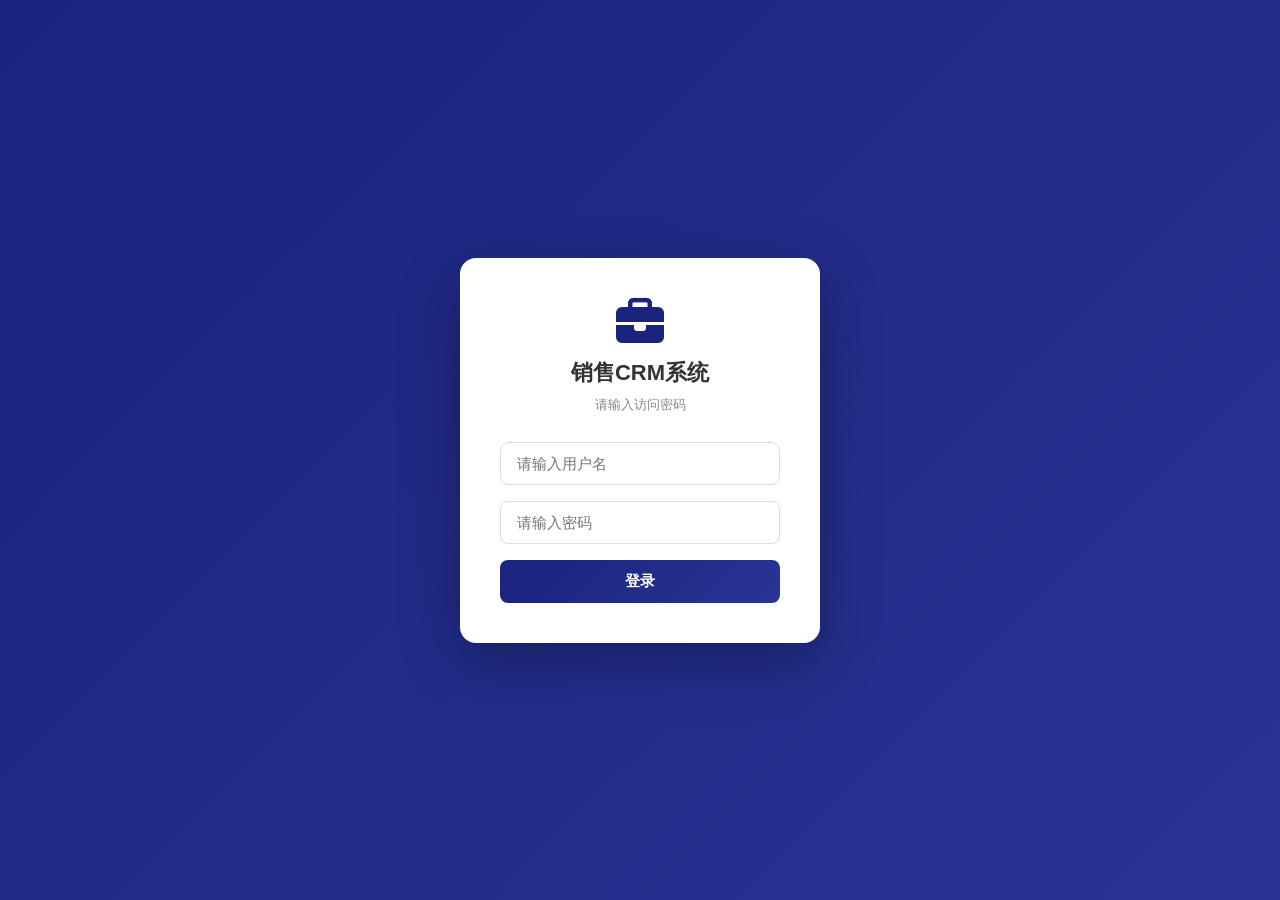
==== index.html @ 740c40c8 "2026-04-01 ??????????????,??????" ====
<!DOCTYPE html>
<html lang="zh-CN">
<head>
<meta charset="UTF-8">
<meta name="viewport" content="width=device-width, initial-scale=1.0, viewport-fit=cover">
<meta name="apple-mobile-web-app-capable" content="yes">
<meta name="apple-mobile-web-app-status-bar-style" content="black-translucent">
<meta name="format-detection" content="telephone=no">
<title>销售CRM系统</title>
<link rel="stylesheet" href="css/style.css">
<link rel="stylesheet" href="https://cdnjs.cloudflare.com/ajax/libs/font-awesome/6.4.0/css/all.min.css">
<script src="https://cdn.jsdelivr.net/npm/tesseract.js@5/dist/tesseract.min.js"></script>
</head>
<body>
<!-- 登录遮罩 -->
<div class="login-overlay" id="loginOverlay">
  <div class="login-box">
    <div class="login-logo">
      <i class="fas fa-briefcase"></i>
      <h2>销售CRM系统</h2>
      <p>请输入访问密码</p>
    </div>
    <div class="login-form">
      <input type="text" id="loginUsername" placeholder="请输入用户名" autocomplete="username" onkeypress="if(event.key==='Enter')document.getElementById('loginPassword').focus()">
      <input type="password" id="loginPassword" placeholder="请输入密码" autocomplete="current-password" onkeypress="if(event.key==='Enter')checkLogin()">
      <button onclick="checkLogin()" class="login-btn">登录</button>
    </div>
  </div>
</div>

<!-- 侧边栏导航 -->
<div class="sidebar" id="sidebar">
  <div class="sidebar-header">
    <div class="logo">
      <i class="fas fa-briefcase"></i>
      <span class="logo-text">销售CRM</span>
    </div>
    <button class="sidebar-toggle" id="sidebarToggle"><i class="fas fa-bars"></i></button>
  </div>
  <nav class="sidebar-nav">
    <a href="#" class="nav-item active" data-page="dashboard"><i class="fas fa-chart-pie"></i><span>工作台</span></a>
    <a href="#" class="nav-item" data-page="leads"><i class="fas fa-user-plus"></i><span>线索管理</span></a>
    <a href="#" class="nav-item" data-page="customers"><i class="fas fa-users"></i><span>客户管理</span></a>
    <a href="#" class="nav-item" data-page="opportunities"><i class="fas fa-fire"></i><span>商机管理</span></a>
    <a href="#" class="nav-item" data-page="contracts"><i class="fas fa-file-contract"></i><span>合同管理</span></a>
    <a href="#" class="nav-item" data-page="projects"><i class="fas fa-tasks"></i><span>项目实施</span></a>
    <a href="#" class="nav-item" data-page="followup">
      <i class="fas fa-bell"></i><span>跟进提醒</span>
      <span class="badge" id="followupBadge">0</span>
    </a>
    <a href="#" class="nav-item" data-page="maintenance"><i class="fas fa-heart"></i><span>客户维护</span></a>
    <a href="#" class="nav-item" data-page="card"><i class="fas fa-id-card"></i><span>名片录入</span></a>
    <div class="nav-divider"></div>
    <a href="#" class="nav-item" data-page="settings"><i class="fas fa-cog"></i><span>系统设置</span></a>
  </nav>
</div>

<!-- 主内容区 -->
<div class="main-content" id="mainContent">
  <div class="topbar">
    <button class="mobile-menu-btn" id="mobileMenuBtn"><i class="fas fa-bars"></i></button>
    <h1 class="page-title" id="pageTitle">工作台</h1>
    <div class="topbar-right">
      <div class="current-time" id="currentTime"></div>
      <div class="user-info"><i class="fas fa-user-circle"></i><span id="currentUserName">管理员</span></div>
    </div>
  </div>

  <div class="page-content">

    <!-- ===== 工作台 ===== -->
    <div id="page-dashboard" class="page active">
      <!-- 统计卡片（可点击跳转） -->
      <div class="stats-grid">
        <div class="stat-card blue clickable" onclick="navigateTo('leads')">
          <div class="stat-icon"><i class="fas fa-user-plus"></i></div>
          <div class="stat-info">
            <div class="stat-value" id="stat-leads">0</div>
            <div class="stat-label">待跟进线索</div>
          </div>
        </div>
        <div class="stat-card orange clickable" onclick="navigateTo('opportunities')">
          <div class="stat-icon"><i class="fas fa-fire"></i></div>
          <div class="stat-info">
            <div class="stat-value" id="stat-opps">0</div>
            <div class="stat-label">进行中商机</div>
          </div>
        </div>
        <div class="stat-card green clickable" onclick="navigateTo('contracts')">
          <div class="stat-icon"><i class="fas fa-handshake"></i></div>
          <div class="stat-info">
            <div class="stat-value" id="stat-contracts">0</div>
            <div class="stat-label">本月成交</div>
          </div>
        </div>
        <div class="stat-card red clickable" onclick="navigateTo('followup')">
          <div class="stat-icon"><i class="fas fa-bell"></i></div>
          <div class="stat-info">
            <div class="stat-value" id="stat-reminders">0</div>
            <div class="stat-label">今日待跟进</div>
          </div>
        </div>
      </div>

      <!-- 金额汇总条 -->
      <div class="amount-summary">
        <div class="amount-item">
          <span class="amount-label"><i class="fas fa-chart-bar"></i> 商机总金额</span>
          <span class="amount-value" id="sum-opps">¥0万</span>
        </div>
        <div class="amount-divider"></div>
        <div class="amount-item">
          <span class="amount-label"><i class="fas fa-trophy"></i> 本月合同金额</span>
          <span class="amount-value highlight" id="sum-contracts-month">¥0万</span>
        </div>
        <div class="amount-divider"></div>
        <div class="amount-item">
          <span class="amount-label"><i class="fas fa-coins"></i> 累计合同金额</span>
          <span class="amount-value" id="sum-contracts-total">¥0万</span>
        </div>
        <div class="amount-divider"></div>
        <div class="amount-item">
          <span class="amount-label"><i class="fas fa-hourglass-half"></i> 在谈商机金额</span>
          <span class="amount-value" id="sum-opps-active">¥0万</span>
        </div>
      </div>

      <div class="dashboard-grid">
        <div class="card">
          <div class="card-header">
            <h3><i class="fas fa-clock"></i> 今日待办</h3>
            <button class="btn-link" onclick="navigateTo('followup')">查看全部</button>
          </div>
          <div id="todayTasks" class="task-list">
            <div class="empty-state"><i class="fas fa-check-circle"></i> 暂无待办事项</div>
          </div>
        </div>
        <div class="card">
          <div class="card-header">
            <h3><i class="fas fa-chart-line"></i> 销售漏斗</h3>
          </div>
          <div class="funnel-chart">
            <div class="funnel-item clickable" style="width:100%" onclick="navigateTo('leads')">
              <span class="funnel-label">线索</span>
              <span class="funnel-count" id="funnel-leads">0</span>
            </div>
            <div class="funnel-item clickable" style="width:80%" onclick="navigateTo('opportunities')">
              <span class="funnel-label">商机</span>
              <span class="funnel-count" id="funnel-opps">0</span>
            </div>
            <div class="funnel-item clickable" style="width:60%" onclick="navigateTo('opportunities')">
              <span class="funnel-label">需求确认</span>
              <span class="funnel-count" id="funnel-needs">0</span>
            </div>
            <div class="funnel-item clickable" style="width:40%" onclick="navigateTo('contracts')">
              <span class="funnel-label">合同签署</span>
              <span class="funnel-count" id="funnel-contracts">0</span>
            </div>
          </div>
        </div>
      </div>

      <div class="card mt-16">
        <div class="card-header"><h3><i class="fas fa-history"></i> 最近动态</h3></div>
        <div id="recentActivities" class="activity-list">
          <div class="empty-state"><i class="fas fa-info-circle"></i> 暂无动态记录</div>
        </div>
      </div>
    </div>

    <!-- ===== 线索管理 ===== -->
    <div id="page-leads" class="page">
      <div class="page-actions">
        <button class="btn btn-primary" onclick="openModal('addLeadModal')"><i class="fas fa-plus"></i> 新增线索</button>
        <div class="search-box"><i class="fas fa-search"></i><input type="text" placeholder="搜索线索..." id="leadsSearch" oninput="filterList('leads')"></div>
      </div>
      <div class="card">
        <div class="table-container">
          <table class="data-table">
            <thead><tr><th>客户名称</th><th>联系人</th><th>来源</th><th>状态</th><th>负责人</th><th>下次跟进</th><th>操作</th></tr></thead>
            <tbody id="leadsTableBody"><tr><td colspan="7" class="empty-row">暂无线索数据</td></tr></tbody>
          </table>
        </div>
      </div>
    </div>

    <!-- ===== 客户管理 ===== -->
    <div id="page-customers" class="page">
      <div class="page-actions">
        <button class="btn btn-primary" onclick="openModal('addCustomerModal')"><i class="fas fa-plus"></i> 新增客户</button>
        <div class="search-box"><i class="fas fa-search"></i><input type="text" placeholder="搜索客户..." id="customersSearch" oninput="filterList('customers')"></div>
      </div>
      <div class="card">
        <div class="table-container">
          <table class="data-table">
            <thead><tr><th>公司名称</th><th>联系人</th><th>电话</th><th>行业</th><th>客户等级</th><th>负责人</th><th>操作</th></tr></thead>
            <tbody id="customersTableBody"><tr><td colspan="7" class="empty-row">暂无客户数据</td></tr></tbody>
          </table>
        </div>
      </div>
    </div>

    <!-- ===== 商机管理 ===== -->
    <div id="page-opportunities" class="page">
      <div class="page-actions">
        <button class="btn btn-primary" onclick="openModal('addOppModal')"><i class="fas fa-plus"></i> 新增商机</button>
        <div class="opp-toolbar">
          <div class="opp-search-wrap">
            <i class="fas fa-search opp-search-icon"></i>
            <input type="text" id="oppSearchInput" placeholder="搜索商机名称/客户..." oninput="renderOpportunitiesWithFilter()">
          </div>
          <select id="oppStageFilter" onchange="renderOpportunitiesWithFilter()" class="opp-filter-select">
            <option value="">全部阶段</option>
            <option value="needs_analysis">需求分析</option>
            <option value="demo">演示交流</option>
            <option value="proposal">方案提交</option>
            <option value="negotiation">商务谈判</option>
            <option value="won">成交</option>
            <option value="lost">失败</option>
          </select>
          <div class="opp-view-btns">
            <button class="opp-view-btn active" id="btnKanban" onclick="switchOppView('kanban')" title="看板视图"><i class="fas fa-columns"></i></button>
            <button class="opp-view-btn" id="btnList" onclick="switchOppView('list')" title="列表视图"><i class="fas fa-list"></i></button>
          </div>
        </div>
      </div>
      <!-- 看板视图 -->
      <div class="kanban-board" id="oppKanban">
        <div class="kanban-col"><div class="kanban-col-header needs-analysis">需求分析</div><div class="kanban-items" id="kanban-needs_analysis"></div></div>
        <div class="kanban-col"><div class="kanban-col-header demo">演示交流</div><div class="kanban-items" id="kanban-demo"></div></div>
        <div class="kanban-col"><div class="kanban-col-header proposal">方案提交</div><div class="kanban-items" id="kanban-proposal"></div></div>
        <div class="kanban-col"><div class="kanban-col-header negotiation">商务谈判</div><div class="kanban-items" id="kanban-negotiation"></div></div>
        <div class="kanban-col"><div class="kanban-col-header won">成交</div><div class="kanban-items" id="kanban-won"></div></div>
        <div class="kanban-col"><div class="kanban-col-header lost">失败</div><div class="kanban-items" id="kanban-lost"></div></div>
      </div>
      <!-- 列表视图（仅电脑端可见） -->
      <div id="oppListView" style="display:none">
        <div class="card">
          <div class="table-container">
            <table class="data-table">
              <thead><tr><th>商机名称</th><th>关联客户</th><th>阶段</th><th>预计金额</th><th>负责人</th><th>预计成交日期</th><th>操作</th></tr></thead>
              <tbody id="oppListBody"><tr><td colspan="7" class="empty-row">暂无商机数据</td></tr></tbody>
            </table>
          </div>
        </div>
      </div>
    </div>

    <!-- ===== 合同管理 ===== -->
    <div id="page-contracts" class="page">
      <div class="page-actions">
        <button class="btn btn-primary" onclick="openModal('addContractModal')"><i class="fas fa-plus"></i> 上传合同</button>
      </div>
      <div class="card">
        <div class="table-container">
          <table class="data-table">
            <thead><tr><th>合同编号</th><th>客户名称</th><th>合同金额</th><th>签署日期</th><th>状态</th><th>负责人</th><th>操作</th></tr></thead>
            <tbody id="contractsTableBody"><tr><td colspan="7" class="empty-row">暂无合同数据</td></tr></tbody>
          </table>
        </div>
      </div>
    </div>

    <!-- ===== 项目实施 ===== -->
    <div id="page-projects" class="page">
      <div class="page-actions">
        <button class="btn btn-primary" onclick="openModal('addProjectModal')"><i class="fas fa-plus"></i> 新建项目</button>
      </div>
      <div id="projectsList" class="projects-grid">
        <div class="empty-state"><i class="fas fa-project-diagram"></i> 暂无项目</div>
      </div>
    </div>

    <!-- ===== 跟进提醒 ===== -->
    <div id="page-followup" class="page">
      <div class="page-actions">
        <button class="btn btn-primary" onclick="openModal('addFollowupModal')"><i class="fas fa-plus"></i> 新增跟进记录</button>
        <button class="btn btn-outline" onclick="openCalendarExport()" style="color:#1976d2;border-color:#1976d2"><i class="fas fa-calendar-plus"></i> 导出到苹果日历</button>
      </div>
      <div class="followup-tabs">
        <button class="tab-btn active" onclick="switchTab('followup','today')">今日到期</button>
        <button class="tab-btn" onclick="switchTab('followup','upcoming')">即将到期</button>
        <button class="tab-btn" onclick="switchTab('followup','all')">全部记录</button>
      </div>
      <div class="card">
        <div id="followupList" class="followup-list"><div class="empty-state"><i class="fas fa-bell-slash"></i> 暂无跟进提醒</div></div>
      </div>
    </div>

    <!-- ===== 客户维护 ===== -->
    <div id="page-maintenance" class="page">
      <div class="page-actions">
        <button class="btn btn-primary" onclick="openModal('addMaintenanceModal')"><i class="fas fa-plus"></i> 制定维护计划</button>
      </div>
      <div class="card">
        <div class="card-header"><h3><i class="fas fa-calendar-alt"></i> 老客户维护计划</h3></div>
        <div id="maintenanceList" class="maintenance-list"><div class="empty-state"><i class="fas fa-heart"></i> 暂无维护计划</div></div>
      </div>
    </div>

    <!-- ===== 名片录入 ===== -->
    <div id="page-card" class="page">
      <div class="card-scan-area">
        <div class="card">
          <div class="card-header"><h3><i class="fas fa-id-card"></i> 名片信息录入</h3></div>
          <div class="card-scan-tips">
            <div class="tip-item"><i class="fas fa-camera"></i><span>拍照上传名片，手动确认信息后保存为线索或客户</span></div>
          </div>
          <div class="card-upload-area" id="cardUploadArea">
            <i class="fas fa-cloud-upload-alt"></i>
            <p>上传名片图片</p><p class="sub-text">支持拍照或从相册选择</p>
            <div style="display:flex;gap:10px;justify-content:center;margin-top:12px;flex-wrap:wrap">
              <button type="button" class="btn btn-primary btn-sm" onclick="document.getElementById('cardImageCamera').click()"><i class="fas fa-camera"></i> 拍照</button>
              <button type="button" class="btn btn-outline btn-sm" onclick="document.getElementById('cardImageGallery').click()"><i class="fas fa-images"></i> 从相册选择</button>
            </div>
            <input type="file" id="cardImageCamera" accept="image/*" capture="environment" style="display:none" onchange="previewCardImage(event)">
            <input type="file" id="cardImageGallery" accept="image/*" style="display:none" onchange="previewCardImage(event)">
          </div>
          <div id="cardPreview" style="display:none"><img id="cardPreviewImg" src="" alt="名片预览"></div>
          <div class="card-form">
            <h4>填写/确认名片信息</h4>
            <div class="form-grid">
              <div class="form-group"><label>姓名 *</label><input type="text" id="card-name" placeholder="联系人姓名"></div>
              <div class="form-group"><label>职位</label><input type="text" id="card-title" placeholder="职位/头衔"></div>
              <div class="form-group"><label>公司名称 *</label><input type="text" id="card-company" placeholder="公司全称"></div>
              <div class="form-group"><label>手机号 *</label><input type="tel" id="card-phone" placeholder="手机号码"></div>
              <div class="form-group"><label>邮箱</label><input type="email" id="card-email" placeholder="电子邮箱"></div>
              <div class="form-group"><label>行业</label><select id="card-industry"><option value="">请选择行业</option></select></div>
              <div class="form-group full-width"><label>地址</label><input type="text" id="card-address" placeholder="公司地址"></div>
              <div class="form-group full-width"><label>备注</label><textarea id="card-note" placeholder="初次见面的印象、背景信息等..." rows="3"></textarea></div>
            </div>
            <div class="form-actions">
              <button class="btn btn-secondary" onclick="clearCardForm()">清空</button>
              <button class="btn btn-primary" onclick="saveCardAsLead()">保存为线索</button>
              <button class="btn btn-success" onclick="saveCardAsCustomer()">保存为客户</button>
            </div>
          </div>
        </div>
      </div>
    </div>

    <!-- ===== 系统设置 ===== -->
    <div id="page-settings" class="page">
      <div class="settings-grid">

        <!-- 账号安全 -->
        <div class="card settings-card" style="grid-column:1/-1">
          <div class="card-header"><h3><i class="fas fa-user-shield"></i> 账号安全</h3></div>
          <div class="settings-body" style="padding:16px">
            <div class="account-security-grid">
              <div class="form-group">
                <label>当前用户名</label>
                <input type="text" id="newUsername" placeholder="输入新用户名" maxlength="20">
              </div>
              <div class="form-group">
                <label>原密码</label>
                <input type="password" id="oldPassword" placeholder="输入当前密码" autocomplete="current-password">
              </div>
              <div class="form-group">
                <label>新密码</label>
                <input type="password" id="newPassword" placeholder="输入新密码（至少6位）" autocomplete="new-password">
              </div>
              <div class="form-group">
                <label>确认新密码</label>
                <input type="password" id="confirmPassword" placeholder="再次输入新密码" autocomplete="new-password">
              </div>
            </div>
            <div style="margin-top:12px;display:flex;gap:10px;flex-wrap:wrap;align-items:center">
              <button class="btn btn-primary btn-sm" onclick="saveAccountSecurity()"><i class="fas fa-save"></i> 保存修改</button>
              <span id="accountSecurityTip" style="font-size:12px;color:#888">用户名和密码可分别单独修改，不填则不改</span>
            </div>
          </div>
        </div>

        <!-- 工商查询配置 -->
        <div class="card settings-card" style="grid-column:1/-1">
          <div class="card-header"><h3><i class="fas fa-building"></i> 全国工商数据查询</h3></div>
          <div class="settings-body" style="padding:16px">
            <p style="font-size:13px;color:#666;margin-bottom:12px">
              新增客户时，在公司名称输入框中输入关键词，下拉菜单会自动显示 <strong>工商官网直达</strong> 按钮，<br>
              点击即可跳转至<a href="https://www.gsxt.gov.cn/index.html" target="_blank" style="color:#1976d2">国家企业信用信息公示系统</a>（工商总局官方数据，免费、准确）查询完整工商注册信息。
            </p>
            <div style="display:flex;gap:10px;align-items:center;flex-wrap:wrap">
              <button class="btn btn-primary btn-sm" onclick="testBizApiToken()"><i class="fas fa-external-link-alt"></i> 打开工商官网</button>
              <span style="font-size:12px;color:#888">国家企业信用信息公示系统 · 全国工商总局官方数据</span>
            </div>
            <div id="bizApiStatus" style="margin-top:8px;font-size:12px;color:#388e3c">✅ 新增客户输入公司名时，下拉框自动显示"工商官网查询"直达链接</div>
          </div>
        </div>


        <!-- 团队成员 -->

        <!-- 团队成员 -->
        <div class="card settings-card">
          <div class="card-header"><h3><i class="fas fa-users-cog"></i> 团队成员</h3></div>
          <div class="settings-body">
            <div class="settings-list" id="ownersList"></div>
            <div class="settings-add-row">
              <input type="text" id="newOwnerInput" placeholder="输入新成员名称" maxlength="10">
              <button class="btn btn-primary btn-sm" onclick="addSettingItem('owners')"><i class="fas fa-plus"></i> 添加</button>
            </div>
          </div>
        </div>

        <!-- 行业类型 -->
        <div class="card settings-card">
          <div class="card-header"><h3><i class="fas fa-industry"></i> 行业类型</h3></div>
          <div class="settings-body">
            <div class="settings-list" id="industriesList"></div>
            <div class="settings-add-row">
              <input type="text" id="newIndustryInput" placeholder="输入行业名称" maxlength="15">
              <button class="btn btn-primary btn-sm" onclick="addSettingItem('industries')"><i class="fas fa-plus"></i> 添加</button>
            </div>
          </div>
        </div>

        <!-- 线索来源 -->
        <div class="card settings-card">
          <div class="card-header"><h3><i class="fas fa-filter"></i> 线索来源</h3></div>
          <div class="settings-body">
            <div class="settings-list" id="sourcesList"></div>
            <div class="settings-add-row">
              <input type="text" id="newSourceInput" placeholder="输入来源名称" maxlength="15">
              <button class="btn btn-primary btn-sm" onclick="addSettingItem('sources')"><i class="fas fa-plus"></i> 添加</button>
            </div>
          </div>
        </div>

        <!-- 产品/方案 -->
        <div class="card settings-card">
          <div class="card-header"><h3><i class="fas fa-box"></i> 产品/方案</h3></div>
          <div class="settings-body">
            <div class="settings-list" id="productsList"></div>
            <div class="settings-add-row">
              <input type="text" id="newProductInput" placeholder="输入产品名称" maxlength="15">
              <button class="btn btn-primary btn-sm" onclick="addSettingItem('products')"><i class="fas fa-plus"></i> 添加</button>
            </div>
          </div>
        </div>

        <!-- 跟进方式 -->
        <div class="card settings-card">
          <div class="card-header"><h3><i class="fas fa-comments"></i> 跟进方式</h3></div>
          <div class="settings-body">
            <div class="settings-list" id="followupTypesList"></div>
            <div class="settings-add-row">
              <input type="text" id="newFollowupTypeInput" placeholder="输入跟进方式" maxlength="10">
              <button class="btn btn-primary btn-sm" onclick="addSettingItem('followupTypes')"><i class="fas fa-plus"></i> 添加</button>
            </div>
          </div>
        </div>

        <!-- 数据管理 -->
        <div class="card settings-card">
          <div class="card-header"><h3><i class="fas fa-database"></i> 数据管理</h3></div>
          <div class="settings-body" style="padding:16px">
            <p style="font-size:13px;color:#888;margin-bottom:16px">数据保存在本地浏览器，清除浏览器数据会丢失。建议定期导出备份。</p>
            <div style="display:flex;flex-direction:column;gap:10px">
              <button class="btn btn-outline" onclick="exportData()"><i class="fas fa-download"></i> 导出全部数据（JSON）</button>
              <button class="btn btn-outline" onclick="document.getElementById('importFile').click()"><i class="fas fa-upload"></i> 导入数据（JSON）</button>
              <input type="file" id="importFile" accept=".json" style="display:none" onchange="importData(event)">
              <button class="btn btn-danger" onclick="clearAllData()"><i class="fas fa-trash"></i> 清空全部数据</button>
            </div>
          </div>
        </div>

      </div>
    </div>

  </div><!-- end page-content -->
</div><!-- end main-content -->

<!-- 遮罩层 -->
<div class="overlay" id="overlay" onclick="closeAllModals()"></div>

<!-- ===== 模态框：新增线索 ===== -->
<div class="modal" id="addLeadModal">
  <div class="modal-header"><h3>新增线索</h3><button onclick="closeModal('addLeadModal')"><i class="fas fa-times"></i></button></div>
  <div class="modal-body">
    <div class="form-grid">
      <div class="form-group"><label>公司名称 *</label><input type="text" id="lead-company" placeholder="公司名称"></div>
      <div class="form-group"><label>联系人 *</label><input type="text" id="lead-contact" placeholder="联系人姓名"></div>
      <div class="form-group"><label>联系电话</label><input type="tel" id="lead-phone" placeholder="手机/电话"></div>
      <div class="form-group"><label>线索来源</label><select id="lead-source"></select></div>
      <div class="form-group"><label>负责人</label><select id="lead-owner"></select></div>
      <div class="form-group"><label>下次跟进时间</label><input type="date" id="lead-nextfollow"></div>
      <div class="form-group full-width"><label>初步需求/备注</label><textarea id="lead-note" placeholder="客户初步需求描述..." rows="3"></textarea></div>
    </div>
  </div>
  <div class="modal-footer">
    <button class="btn btn-secondary" onclick="closeModal('addLeadModal')">取消</button>
    <button class="btn btn-primary" onclick="saveLead()">保存线索</button>
  </div>
</div>

<!-- ===== 模态框：新增客户 ===== -->
<div class="modal" id="addCustomerModal">
  <div class="modal-header"><h3>新增客户</h3><button onclick="closeModal('addCustomerModal')"><i class="fas fa-times"></i></button></div>
  <div class="modal-body">
    <div class="form-grid">
      <div class="form-group" style="position:relative">
        <label>公司名称 *</label>
        <input type="text" id="cust-company" placeholder="输入公司名称可模糊搜索" autocomplete="off" oninput="searchExistingCustomer(this.value)">
        <div id="custCompanySuggest" class="company-suggest-box" style="display:none"></div>
      </div>
      <div class="form-group"><label>联系人 *</label><input type="text" id="cust-contact" placeholder="主要联系人"></div>
      <div class="form-group"><label>职位</label><input type="text" id="cust-position" placeholder="如：采购经理、总经理"></div>
      <div class="form-group"><label>联系电话 *</label><input type="tel" id="cust-phone" placeholder="手机号码"></div>
      <div class="form-group"><label>邮箱</label><input type="email" id="cust-email" placeholder="电子邮箱"></div>
      <div class="form-group"><label>行业</label><select id="cust-industry"></select></div>
      <div class="form-group"><label>客户等级</label>
        <select id="cust-level"><option value="A">A级 - 重要客户</option><option value="B">B级 - 普通客户</option><option value="C">C级 - 观察客户</option></select>
      </div>
      <div class="form-group"><label>负责人</label><select id="cust-owner"></select></div>
      <div class="form-group full-width"><label>公司地址</label><input type="text" id="cust-address" placeholder="公司地址"></div>
      <div class="form-group full-width"><label>备注</label><textarea id="cust-note" placeholder="客户背景信息..." rows="3"></textarea></div>
    </div>
  </div>
  <div class="modal-footer">
    <button class="btn btn-secondary" onclick="closeModal('addCustomerModal')">取消</button>
    <button class="btn btn-primary" onclick="saveCustomer()">保存客户</button>
  </div>
</div>

<!-- ===== 模态框：新增商机 ===== -->
<div class="modal" id="addOppModal">
  <div class="modal-header"><h3>新增商机</h3><button onclick="closeModal('addOppModal')"><i class="fas fa-times"></i></button></div>
  <div class="modal-body">
    <div class="form-grid">
      <div class="form-group"><label>商机名称 *</label><input type="text" id="opp-name" placeholder="如：XX公司MES系统项目"></div>
      <div class="form-group"><label>关联客户</label><select id="opp-customer"><option value="">请选择客户</option></select></div>
      <div class="form-group"><label>预计金额（万元）</label><input type="number" id="opp-amount" placeholder="预计合同金额"></div>
      <div class="form-group"><label>阶段</label>
        <select id="opp-stage">
          <option value="needs_analysis">需求分析</option>
          <option value="demo">演示交流</option>
          <option value="proposal">方案提交</option>
          <option value="negotiation">商务谈判</option><option value="won">成交</option><option value="lost">失败</option>
        </select>
      </div>
      <div class="form-group"><label>负责人</label><select id="opp-owner"></select></div>
      <div class="form-group"><label>预计成交日期</label><input type="date" id="opp-closedate"></div>
    </div>
    <div class="needs-section">
      <h4>需求与产品预留</h4>
      <div id="needsList">
        <div class="need-item">
          <input type="text" placeholder="需求描述（如：MES系统）" class="need-desc">
          <select class="need-product"></select>
          <input type="number" placeholder="预估金额(万)" class="need-amount">
        </div>
      </div>
      <button class="btn btn-outline btn-sm" onclick="addNeedItem()"><i class="fas fa-plus"></i> 添加需求</button>
    </div>
    <div class="form-group full-width mt-16"><label>备注</label><textarea id="opp-note" placeholder="商机详情..." rows="3"></textarea></div>
  </div>
  <div class="modal-footer">
    <button class="btn btn-secondary" onclick="closeModal('addOppModal')">取消</button>
    <button class="btn btn-primary" onclick="saveOpportunity()">保存商机</button>
  </div>
</div>

<!-- ===== 模态框：上传合同 ===== -->
<div class="modal" id="addContractModal">
  <div class="modal-header"><h3>上传合同</h3><button onclick="closeModal('addContractModal')"><i class="fas fa-times"></i></button></div>
  <div class="modal-body">
    <!-- 来源商机提示（商机跳转建立合同时显示） -->
    <div id="contractFromOppTip" style="display:none;background:#e8f5e9;border:1px solid #a5d6a7;border-radius:8px;padding:10px 14px;margin-bottom:12px;font-size:13px;color:#2e7d32">
      <i class="fas fa-link"></i> 来自商机：<strong id="contractFromOppName"></strong>
    </div>
    <input type="hidden" id="contract-opp-id">
    <div class="form-grid">
      <div class="form-group"><label>合同编号 *</label><input type="text" id="contract-no" placeholder="如：HT-2026-001"></div>
      <div class="form-group"><label>关联客户 *</label><select id="contract-customer"><option value="">请选择客户</option></select></div>
      <div class="form-group"><label>合同金额（万元）*</label><input type="number" id="contract-amount" placeholder="合同金额"></div>
      <div class="form-group"><label>签署日期</label><input type="date" id="contract-date"></div>
      <div class="form-group"><label>合同状态</label>
        <select id="contract-status"><option value="active">执行中</option><option value="completed">已完成</option><option value="pending">待审核</option></select>
      </div>
      <div class="form-group"><label>负责人</label><select id="contract-owner"></select></div>
      <div class="form-group full-width">
        <label>合同文件</label>
        <div class="file-upload-area" onclick="document.getElementById('contractFile').click()">
          <i class="fas fa-file-upload"></i><span>点击上传合同文件（PDF/Word）</span>
          <input type="file" id="contractFile" accept=".pdf,.doc,.docx" style="display:none">
        </div>
        <div id="contractFileName" class="file-name-display"></div>
      </div>
      <div class="form-group full-width"><label>备注</label><textarea id="contract-note" placeholder="合同相关备注..." rows="2"></textarea></div>
    </div>
    <!-- 发票抬头区域 -->
    <div class="invoice-section">
      <div class="invoice-section-header">
        <h4><i class="fas fa-file-invoice" style="color:#e65100;margin-right:6px"></i>发票抬头信息</h4>
        <span style="font-size:12px;color:#888">粘贴开票资料文字，一键识别填充</span>
      </div>
      <!-- 快速粘贴识别（主方式） -->
      <div style="margin-bottom:12px">
        <div style="display:flex;align-items:center;gap:8px;margin-bottom:6px">
          <button type="button" class="btn btn-sm" style="background:#fff3e0;color:#e65100;border:1px solid #ffcc80;font-size:13px" onclick="document.getElementById('invoicePasteBox').style.display=document.getElementById('invoicePasteBox').style.display==='none'?'block':'none'">
            <i class="fas fa-paste"></i> 粘贴开票资料文字识别
          </button>
          <button type="button" class="btn btn-sm btn-outline" style="font-size:12px" onclick="document.getElementById('invoiceImageInput').click()">
            <i class="fas fa-image"></i> 上传图片
          </button>
          <input type="file" id="invoiceImageInput" accept="image/*" style="display:none">
        </div>
        <!-- 粘贴文字区域 -->
        <div id="invoicePasteBox" style="display:none">
          <textarea id="invoicePasteArea" rows="5" placeholder="将开票资料文字粘贴到这里，例如：&#10;公司名称：温州盛世机车业有限公司&#10;纳税人识别号：91330304797609680M&#10;地址、电话：浙江省温州市...&#10;开户行及帐号：温州瓯海农村商业银行...梓岙支行 201000019794288" style="width:100%;padding:8px 10px;border:1px solid #ffcc80;border-radius:8px;font-size:13px;resize:vertical;background:#fffaf0;box-sizing:border-box;line-height:1.6"></textarea>
          <button type="button" class="btn btn-primary btn-sm" onclick="parseInvoiceFromPaste()" style="margin-top:6px;width:100%"><i class="fas fa-magic"></i> 自动识别填充</button>
        </div>
        <!-- 图片预览 & 状态 -->
        <div style="display:flex;align-items:center;gap:10px;flex-wrap:wrap;margin-top:4px">
          <img id="invoiceImgPreview" src="" alt="发票预览" style="display:none;max-height:70px;border-radius:6px;border:1px solid #eee">
          <div id="invoiceOcrStatus" style="font-size:12px;color:#888"></div>
        </div>
      </div>
      <div class="form-grid" style="margin-top:12px">
        <div class="form-group full-width"><label>发票抬头（公司名称）</label><input type="text" id="contract-invoice-title" placeholder="企业全称，如：xx有限公司"></div>
        <div class="form-group"><label>纳税人识别号</label><input type="text" id="contract-invoice-taxno" placeholder="15-20位税号"></div>
        <div class="form-group"><label>注册电话</label><input type="text" id="contract-invoice-phone" placeholder="注册电话"></div>
        <div class="form-group"><label>开户银行</label><input type="text" id="contract-invoice-bank" placeholder="开户银行全称"></div>
        <div class="form-group"><label>银行账号</label><input type="text" id="contract-invoice-account" placeholder="银行账号"></div>
        <div class="form-group full-width"><label>注册地址</label><input type="text" id="contract-invoice-address" placeholder="企业注册地址"></div>
      </div>
    </div>
  </div>
  <div class="modal-footer">
    <button class="btn btn-secondary" onclick="closeModal('addContractModal')">取消</button>
    <button class="btn btn-primary" onclick="saveContract()">保存合同</button>
  </div>
</div>

<!-- ===== 模态框：新建项目 ===== -->
<div class="modal" id="addProjectModal">
  <div class="modal-header"><h3>新建实施项目</h3><button onclick="closeModal('addProjectModal')"><i class="fas fa-times"></i></button></div>
  <div class="modal-body">
    <div class="form-grid">
      <div class="form-group"><label>项目名称 *</label><input type="text" id="proj-name" placeholder="项目名称"></div>
      <div class="form-group"><label>关联客户</label><select id="proj-customer"><option value="">请选择客户</option></select></div>
      <div class="form-group"><label>项目状态</label>
        <select id="proj-status"><option value="preparing">筹备中</option><option value="implementing">实施中</option><option value="testing">测试验收</option><option value="completed">已完成</option></select>
      </div>
      <div class="form-group"><label>负责人</label><select id="proj-owner"></select></div>
      <div class="form-group"><label>开始日期</label><input type="date" id="proj-start"></div>
      <div class="form-group"><label>预计完成日期</label><input type="date" id="proj-end"></div>
      <div class="form-group full-width"><label>项目描述</label><textarea id="proj-desc" placeholder="项目内容描述..." rows="3"></textarea></div>
    </div>
    <div class="milestone-section">
      <h4>里程碑计划</h4>
      <div id="milestoneList">
        <div class="milestone-item">
          <input type="text" placeholder="里程碑名称（如：系统上线）" class="milestone-name">
          <input type="date" class="milestone-date">
          <select class="milestone-status"><option value="pending">待完成</option><option value="done">已完成</option></select>
        </div>
      </div>
      <button class="btn btn-outline btn-sm" onclick="addMilestone()"><i class="fas fa-plus"></i> 添加里程碑</button>
    </div>
  </div>
  <div class="modal-footer">
    <button class="btn btn-secondary" onclick="closeModal('addProjectModal')">取消</button>
    <button class="btn btn-primary" onclick="saveProject()">保存项目</button>
  </div>
</div>

<!-- ===== 模态框：新增跟进（含语音录入）===== -->
<div class="modal" id="addFollowupModal">
  <div class="modal-header"><h3>新增跟进记录</h3><button onclick="closeModal('addFollowupModal')"><i class="fas fa-times"></i></button></div>
  <div class="modal-body">
    <div class="form-grid">
      <div class="form-group"><label>关联客户/线索 *</label><select id="followup-customer"><option value="">请选择</option></select></div>
      <div class="form-group"><label>跟进方式</label><select id="followup-type"></select></div>
      <div class="form-group"><label>下次跟进时间 *</label><input type="date" id="followup-nextdate"></div>
      <div class="form-group"><label>优先级</label>
        <select id="followup-priority"><option value="high">高 - 重点跟进</option><option value="medium" selected>中 - 正常跟进</option><option value="low">低 - 定期维护</option></select>
      </div>
      <div class="form-group full-width">
        <label>本次跟进内容
          <button type="button" class="voice-btn" id="voiceBtn" onclick="toggleVoice()" title="点击语音录入">
            <i class="fas fa-microphone"></i><span class="voice-btn-text">语音录入</span>
          </button>
        </label>
        <div class="voice-status" id="voiceStatus"></div>
        <textarea id="followup-content" placeholder="记录本次沟通内容、客户反馈等（可点击上方麦克风语音输入）..." rows="4"></textarea>
      </div>
      <div class="form-group full-width"><label>下次跟进目标</label><input type="text" id="followup-goal" placeholder="下次沟通想达成的目标..."></div>
    </div>
  </div>
  <div class="modal-footer">
    <button class="btn btn-secondary" onclick="closeModal('addFollowupModal')">取消</button>
    <button class="btn btn-primary" onclick="saveFollowup()">保存记录</button>
  </div>
</div>

<!-- ===== 模态框：导出日历提醒 ===== -->
<div class="modal" id="exportCalendarModal" style="max-width:400px">
  <div class="modal-header"><h3><i class="fas fa-calendar-plus" style="color:#1976d2;margin-right:8px"></i>添加到苹果日历</h3><button onclick="closeModal('exportCalendarModal')"><i class="fas fa-times"></i></button></div>
  <div class="modal-body">
    <p style="font-size:13px;color:#666;margin-bottom:16px">将跟进提醒导出为日历文件（.ics），点击后可直接在 iPhone/iPad 日历 App 中添加并设置提醒通知。</p>
    <div id="calendarExportList" style="display:flex;flex-direction:column;gap:8px;max-height:320px;overflow-y:auto"></div>
    <div style="margin-top:16px;padding:12px;background:#f0f4ff;border-radius:8px;font-size:12px;color:#555;line-height:1.6">
      <strong>📱 使用步骤：</strong><br>
      1. 点击下方按钮下载 .ics 文件<br>
      2. 手机打开文件，选择"添加到日历"<br>
      3. 日历 App 将在提醒时间发送通知
    </div>
  </div>
  <div class="modal-footer">
    <button class="btn btn-secondary" onclick="closeModal('exportCalendarModal')">关闭</button>
    <button class="btn btn-primary" onclick="exportAllFollowupsToCalendar()"><i class="fas fa-download"></i> 全部导出</button>
  </div>
</div>

<!-- ===== 模态框：制定维护计划 ===== -->
<div class="modal" id="addMaintenanceModal">
  <div class="modal-header"><h3>制定老客户维护计划</h3><button onclick="closeModal('addMaintenanceModal')"><i class="fas fa-times"></i></button></div>
  <div class="modal-body">
    <div class="form-grid">
      <div class="form-group"><label>选择客户 *</label><select id="maint-customer"><option value="">请选择老客户</option></select></div>
      <div class="form-group"><label>维护频率</label>
        <select id="maint-frequency"><option value="weekly">每周一次</option><option value="biweekly">每两周一次</option><option value="monthly">每月一次</option><option value="quarterly">每季度一次</option></select>
      </div>
      <div class="form-group"><label>维护方式</label><select id="maint-type"></select></div>
      <div class="form-group"><label>负责人</label><select id="maint-owner"></select></div>
      <div class="form-group full-width"><label>维护目标</label><textarea id="maint-goal" placeholder="维护目的，如：了解使用情况、挖掘二次需求等..." rows="3"></textarea></div>
    </div>
  </div>
  <div class="modal-footer">
    <button class="btn btn-secondary" onclick="closeModal('addMaintenanceModal')">取消</button>
    <button class="btn btn-primary" onclick="saveMaintenance()">保存计划</button>
  </div>
</div>

<!-- ===== 通用详情模态框 ===== -->
<div class="modal modal-lg" id="detailModal">
  <div class="modal-header"><h3 id="detailTitle">详情</h3><button onclick="closeModal('detailModal')"><i class="fas fa-times"></i></button></div>
  <div class="modal-body" id="detailContent"></div>
  <div class="modal-footer"><button class="btn btn-secondary" onclick="closeModal('detailModal')">关闭</button></div>
</div>

<!-- Toast提示 -->
<div id="toast" class="toast"></div>

<script>
// ============ 账号管理（用户名+密码存储在localStorage）============
const DEFAULT_USERNAME = 'admin';
const DEFAULT_PASSWORD = 'crm888';

function getAccount() {
  return {
    username: localStorage.getItem('crm_username') || DEFAULT_USERNAME,
    password: localStorage.getItem('crm_password') || DEFAULT_PASSWORD
  };
}

function checkLogin() {
  const inputUser = document.getElementById('loginUsername').value.trim();
  const inputPass = document.getElementById('loginPassword').value;
  const account = getAccount();
  if (!inputUser) { showLoginError('请输入用户名'); return; }
  if (!inputPass) { showLoginError('请输入密码'); return; }
  if (inputUser === account.username && inputPass === account.password) {
    document.getElementById('loginOverlay').style.display = 'none';
    sessionStorage.setItem('crm_logged_in', 'true');
    sessionStorage.setItem('crm_current_user', inputUser);
    // 更新右上角显示用户名
    const userEl = document.getElementById('currentUserName');
    if (userEl) userEl.textContent = inputUser;
  } else {
    showLoginError('用户名或密码错误，请重试');
    document.getElementById('loginPassword').value = '';
  }
}

function showLoginError(msg) {
  let errEl = document.getElementById('loginError');
  if (!errEl) {
    errEl = document.createElement('div');
    errEl.id = 'loginError';
    errEl.style.cssText = 'color:#e53935;font-size:13px;margin-top:8px;text-align:center';
    document.querySelector('.login-form').appendChild(errEl);
  }
  errEl.textContent = msg;
  setTimeout(() => { if (errEl) errEl.textContent = ''; }, 3000);
}

// 检查是否已登录
if (sessionStorage.getItem('crm_logged_in') === 'true') {
  document.getElementById('loginOverlay').style.display = 'none';
  const savedUser = sessionStorage.getItem('crm_current_user') || getAccount().username;
  const userEl = document.getElementById('currentUserName');
  if (userEl) userEl.textContent = savedUser;
}
</script>
<script src="js/app.js"></script>
</body>
</html>
---- css/style.css ----
/* ============ 全局重置 ============ */
*, *::before, *::after { box-sizing: border-box; margin: 0; padding: 0; }
html { font-size: 14px; }
body { font-family: -apple-system, BlinkMacSystemFont, 'Segoe UI', 'PingFang SC', 'Hiragino Sans GB', 'Microsoft YaHei', sans-serif; background: #f0f2f5; color: #333; display: flex; height: 100vh; overflow: hidden; }

/* ============ 侧边栏 ============ */
.sidebar { width: 220px; background: linear-gradient(180deg, #1a237e 0%, #283593 100%); color: #fff; display: flex; flex-direction: column; flex-shrink: 0; transition: width 0.3s ease; z-index: 100; }
.sidebar.collapsed { width: 60px; }
.sidebar-header { display: flex; align-items: center; justify-content: space-between; padding: 16px 14px; border-bottom: 1px solid rgba(255,255,255,0.1); height: 60px; }
.logo { display: flex; align-items: center; gap: 10px; overflow: hidden; }
.logo i { font-size: 20px; color: #ffd54f; flex-shrink: 0; }
.logo-text { font-size: 16px; font-weight: 700; white-space: nowrap; transition: opacity 0.2s; }
.sidebar.collapsed .logo-text { opacity: 0; width: 0; }
.sidebar-toggle { background: none; border: none; color: rgba(255,255,255,0.7); cursor: pointer; padding: 4px; border-radius: 4px; font-size: 16px; }
.sidebar-toggle:hover { color: #fff; background: rgba(255,255,255,0.1); }
.sidebar-nav { flex: 1; padding: 12px 0; overflow-y: auto; }
.nav-item { display: flex; align-items: center; gap: 12px; padding: 12px 16px; color: rgba(255,255,255,0.75); text-decoration: none; transition: all 0.2s; position: relative; white-space: nowrap; }
.nav-item i { font-size: 16px; flex-shrink: 0; width: 20px; text-align: center; }
.nav-item span { transition: opacity 0.2s; }
.sidebar.collapsed .nav-item span { opacity: 0; width: 0; overflow: hidden; }
.nav-item:hover { background: rgba(255,255,255,0.1); color: #fff; }
.nav-item.active { background: rgba(255,255,255,0.15); color: #fff; border-right: 3px solid #ffd54f; }
.badge { background: #f44336; color: #fff; font-size: 11px; font-weight: 700; padding: 1px 6px; border-radius: 10px; min-width: 18px; text-align: center; }

/* ============ 主内容区 ============ */
.main-content { flex: 1; display: flex; flex-direction: column; overflow: hidden; }
.topbar { height: 60px; background: #fff; box-shadow: 0 1px 4px rgba(0,0,0,0.1); display: flex; align-items: center; padding: 0 20px; gap: 12px; flex-shrink: 0; }
.mobile-menu-btn { display: none; background: none; border: none; font-size: 20px; color: #555; cursor: pointer; }
.page-title { font-size: 18px; font-weight: 600; flex: 1; }
.topbar-right { display: flex; align-items: center; gap: 16px; }
.current-time { font-size: 13px; color: #888; }
.user-info { display: flex; align-items: center; gap: 8px; font-size: 14px; color: #555; }
.user-info i { font-size: 24px; color: #1a237e; }
.page-content { flex: 1; overflow-y: auto; padding: 20px; }

/* ============ 页面切换 ============ */
.page { display: none; }
.page.active { display: block; }

/* ============ 统计卡片 ============ */
.stats-grid { display: grid; grid-template-columns: repeat(4, 1fr); gap: 16px; margin-bottom: 20px; }
.stat-card { background: #fff; border-radius: 10px; padding: 20px; display: flex; align-items: center; gap: 16px; box-shadow: 0 2px 8px rgba(0,0,0,0.06); }
.stat-icon { width: 52px; height: 52px; border-radius: 12px; display: flex; align-items: center; justify-content: center; font-size: 22px; color: #fff; flex-shrink: 0; }
.stat-card.blue .stat-icon { background: linear-gradient(135deg, #42a5f5, #1976d2); }
.stat-card.orange .stat-icon { background: linear-gradient(135deg, #ffa726, #f57c00); }
.stat-card.green .stat-icon { background: linear-gradient(135deg, #66bb6a, #388e3c); }
.stat-card.red .stat-icon { background: linear-gradient(135deg, #ef5350, #c62828); }
.stat-value { font-size: 28px; font-weight: 700; line-height: 1; }
.stat-label { font-size: 13px; color: #888; margin-top: 4px; }

/* ============ 卡片 ============ */
.card { background: #fff; border-radius: 10px; box-shadow: 0 2px 8px rgba(0,0,0,0.06); overflow: hidden; }
.card-header { display: flex; align-items: center; justify-content: space-between; padding: 16px 20px; border-bottom: 1px solid #f0f0f0; }
.card-header h3 { font-size: 15px; font-weight: 600; display: flex; align-items: center; gap: 8px; }
.card-header h3 i { color: #1a237e; }
.btn-link { background: none; border: none; color: #1976d2; font-size: 13px; cursor: pointer; }
.btn-link:hover { text-decoration: underline; }
.mt-16 { margin-top: 16px; }

/* ============ 仪表盘网格 ============ */
.dashboard-grid { display: grid; grid-template-columns: 1fr 1fr; gap: 16px; }

/* ============ 漏斗图 ============ */
.funnel-chart { padding: 20px; display: flex; flex-direction: column; align-items: center; gap: 6px; }
.funnel-item { background: linear-gradient(135deg, #1a237e, #3949ab); color: #fff; border-radius: 6px; padding: 12px 16px; display: flex; justify-content: space-between; align-items: center; transition: all 0.3s; }
.funnel-item:nth-child(2) { background: linear-gradient(135deg, #1565c0, #1976d2); }
.funnel-item:nth-child(3) { background: linear-gradient(135deg, #0277bd, #0288d1); }
.funnel-item:nth-child(4) { background: linear-gradient(135deg, #00838f, #00acc1); }
.funnel-label { font-size: 13px; }
.funnel-count { font-weight: 700; font-size: 18px; }

/* ============ 任务列表 ============ */
.task-list { padding: 8px 0; }
.task-item { display: flex; align-items: center; gap: 12px; padding: 10px 20px; border-bottom: 1px solid #f5f5f5; cursor: pointer; }
.task-item:hover { background: #fafafa; }
.task-item:last-child { border-bottom: none; }
.task-dot { width: 8px; height: 8px; border-radius: 50%; flex-shrink: 0; }
.task-dot.high { background: #f44336; }
.task-dot.medium { background: #ff9800; }
.task-dot.low { background: #4caf50; }
.task-info { flex: 1; }
.task-name { font-size: 14px; font-weight: 500; }
.task-meta { font-size: 12px; color: #999; margin-top: 2px; }
.task-date { font-size: 12px; color: #f44336; white-space: nowrap; }

/* ============ 动态列表 ============ */
.activity-list { padding: 8px 0; }
.activity-item { display: flex; gap: 12px; padding: 12px 20px; border-bottom: 1px solid #f5f5f5; }
.activity-item:last-child { border-bottom: none; }
.activity-icon { width: 32px; height: 32px; border-radius: 50%; background: #e8eaf6; display: flex; align-items: center; justify-content: center; flex-shrink: 0; }
.activity-icon i { color: #3949ab; font-size: 13px; }
.activity-content { flex: 1; }
.activity-text { font-size: 13px; }
.activity-time { font-size: 12px; color: #bbb; margin-top: 2px; }

/* ============ 操作栏 ============ */
.page-actions { display: flex; align-items: center; gap: 12px; margin-bottom: 16px; flex-wrap: wrap; }
.search-box { display: flex; align-items: center; gap: 8px; background: #fff; border: 1px solid #ddd; border-radius: 8px; padding: 8px 14px; flex: 1; min-width: 200px; }
.search-box i { color: #bbb; }
.search-box input { border: none; outline: none; font-size: 14px; width: 100%; }

/* ============ 按钮 ============ */
.btn { display: inline-flex; align-items: center; gap: 6px; padding: 9px 18px; border-radius: 8px; font-size: 14px; cursor: pointer; border: none; transition: all 0.2s; font-weight: 500; }
.btn-primary { background: #1a237e; color: #fff; }
.btn-primary:hover { background: #283593; }
.btn-secondary { background: #f5f5f5; color: #555; }
.btn-secondary:hover { background: #eeeeee; }
.btn-success { background: #388e3c; color: #fff; }
.btn-success:hover { background: #2e7d32; }
.btn-danger { background: #c62828; color: #fff; }
.btn-danger:hover { background: #b71c1c; }
.btn-outline { background: transparent; border: 1px solid #1a237e; color: #1a237e; }
.btn-outline:hover { background: #e8eaf6; }
.btn-sm { padding: 6px 12px; font-size: 13px; }

/* ============ 表格 ============ */
.table-container { overflow-x: auto; }
.data-table { width: 100%; border-collapse: collapse; font-size: 14px; }
.data-table th { background: #f8f9ff; padding: 12px 16px; text-align: left; font-weight: 600; color: #555; border-bottom: 2px solid #e8eaf6; white-space: nowrap; }
.data-table td { padding: 12px 16px; border-bottom: 1px solid #f0f0f0; }
.data-table tr:hover td { background: #fafbff; }
.empty-row { text-align: center; color: #bbb; padding: 40px !important; }

/* ============ 状态标签 ============ */
.tag { display: inline-block; padding: 3px 10px; border-radius: 12px; font-size: 12px; font-weight: 500; }
.tag-blue { background: #e3f2fd; color: #1565c0; }
.tag-orange { background: #fff3e0; color: #e65100; }
.tag-green { background: #e8f5e9; color: #2e7d32; }
.tag-red { background: #ffebee; color: #c62828; }
.tag-gray { background: #f5f5f5; color: #666; }
.tag-purple { background: #f3e5f5; color: #6a1b9a; }

/* ============ 看板 ============ */
.kanban-board { display: grid; grid-template-columns: repeat(6, 1fr); gap: 12px; overflow-x: auto; padding-bottom: 8px; }
.kanban-col { min-width: 160px; background: #f8f9ff; border-radius: 10px; overflow: hidden; }
.kanban-col-header { padding: 12px 14px; font-weight: 600; font-size: 13px; color: #fff; }
.kanban-col-header.needs-analysis { background: #5c6bc0; }
.kanban-col-header.demo { background: #26a69a; }
.kanban-col-header.proposal { background: #42a5f5; }
.kanban-col-header.negotiation { background: #ffa726; }
.kanban-col-header.won { background: #66bb6a; }
.kanban-col-header.lost { background: #ef5350; }
.kanban-items { padding: 8px; min-height: 100px; }
.kanban-card { background: #fff; border-radius: 8px; padding: 12px; margin-bottom: 8px; box-shadow: 0 1px 4px rgba(0,0,0,0.08); cursor: pointer; transition: all 0.2s; }
.kanban-card:hover { transform: translateY(-2px); box-shadow: 0 4px 12px rgba(0,0,0,0.12); }
.kanban-card-title { font-size: 13px; font-weight: 600; margin-bottom: 6px; }
.kanban-card-meta { font-size: 12px; color: #999; }
.kanban-card-amount { font-size: 13px; color: #388e3c; font-weight: 600; margin-top: 6px; }

/* ============ 商机工具栏 ============ */
.opp-toolbar { display: flex; align-items: center; gap: 8px; flex-wrap: wrap; margin-left: auto; }
.opp-search-wrap { position: relative; display: flex; align-items: center; }
.opp-search-icon { position: absolute; left: 10px; color: #bbb; font-size: 13px; pointer-events: none; }
.opp-search-wrap input { padding: 7px 12px 7px 32px; border: 1px solid #ddd; border-radius: 8px; font-size: 13px; width: 180px; outline: none; transition: border 0.2s; }
.opp-search-wrap input:focus { border-color: #1976d2; }
.opp-filter-select { padding: 7px 10px; border: 1px solid #ddd; border-radius: 8px; font-size: 13px; outline: none; background: #fff; }
.opp-view-btns { display: flex; gap: 4px; }
.opp-view-btn { width: 34px; height: 34px; border: 1px solid #ddd; border-radius: 6px; background: #fff; cursor: pointer; display: flex; align-items: center; justify-content: center; color: #999; font-size: 14px; transition: all 0.15s; }
.opp-view-btn:hover { border-color: #1976d2; color: #1976d2; }
.opp-view-btn.active { background: #1976d2; border-color: #1976d2; color: #fff; }
/* 手机端隐藏列表视图按钮 */
@media (max-width: 768px) {
  .opp-view-btns { display: none; }
  .opp-search-wrap input { width: 130px; }
}

/* ============ 跟进列表 ============ */
.followup-tabs { display: flex; gap: 8px; margin-bottom: 12px; }
.tab-btn { padding: 8px 18px; border-radius: 20px; border: 1px solid #ddd; background: #fff; cursor: pointer; font-size: 13px; }
.tab-btn.active { background: #1a237e; color: #fff; border-color: #1a237e; }
.followup-list { padding: 12px; }
.followup-item { display: flex; gap: 14px; padding: 14px; margin-bottom: 10px; border: 1px solid #eee; border-radius: 10px; background: #fff; transition: all 0.2s; cursor: pointer; }
.followup-item:hover { border-color: #1a237e; box-shadow: 0 2px 8px rgba(26,35,126,0.1); }
.followup-item.overdue { border-left: 3px solid #f44336; }
.followup-item.today { border-left: 3px solid #ff9800; }
.followup-item.upcoming { border-left: 3px solid #4caf50; }
.followup-avatar { width: 44px; height: 44px; border-radius: 50%; background: linear-gradient(135deg, #1a237e, #3949ab); color: #fff; display: flex; align-items: center; justify-content: center; font-size: 18px; font-weight: 700; flex-shrink: 0; }
.followup-info { flex: 1; }
.followup-title { font-size: 14px; font-weight: 600; }
.followup-sub { font-size: 12px; color: #888; margin-top: 4px; }
.followup-content { font-size: 13px; color: #555; margin-top: 6px; }
.followup-right { text-align: right; flex-shrink: 0; }
.followup-date { font-size: 13px; font-weight: 600; }
.followup-date.overdue { color: #f44336; }
.followup-date.today { color: #ff9800; }
.followup-type-icon { margin-top: 6px; font-size: 18px; color: #bbb; }

/* ============ 维护计划 ============ */
.maintenance-list { padding: 12px; }
.maintenance-item { display: flex; align-items: center; gap: 14px; padding: 14px; margin-bottom: 10px; border: 1px solid #eee; border-radius: 10px; background: #fff; }
.maint-icon { width: 44px; height: 44px; border-radius: 50%; background: linear-gradient(135deg, #388e3c, #4caf50); color: #fff; display: flex; align-items: center; justify-content: center; font-size: 18px; flex-shrink: 0; }
.maint-info { flex: 1; }
.maint-name { font-size: 14px; font-weight: 600; }
.maint-sub { font-size: 12px; color: #888; margin-top: 4px; }
.maint-right { text-align: right; }
.maint-freq { font-size: 12px; padding: 3px 10px; border-radius: 12px; background: #e8f5e9; color: #2e7d32; font-weight: 500; }
.maint-next { font-size: 12px; color: #888; margin-top: 4px; }

/* ============ 名片录入 ============ */
.card-scan-area { max-width: 800px; margin: 0 auto; }
.card-scan-tips { padding: 16px 20px; background: #e8eaf6; border-bottom: 1px solid #e8eaf6; }
.tip-item { display: flex; align-items: center; gap: 10px; font-size: 14px; color: #3949ab; }
.card-upload-area { margin: 20px; border: 2px dashed #c5cae9; border-radius: 10px; padding: 40px; text-align: center; cursor: pointer; transition: all 0.2s; }
.card-upload-area:hover { border-color: #1a237e; background: #f8f9ff; }
.card-upload-area i { font-size: 40px; color: #c5cae9; display: block; margin-bottom: 12px; }
.card-upload-area p { color: #888; }
.sub-text { font-size: 12px; margin-top: 4px; color: #bbb; }
#cardPreview { margin: 0 20px; border-radius: 8px; overflow: hidden; }
#cardPreviewImg { width: 100%; max-height: 200px; object-fit: cover; }
.card-form { padding: 20px; }
.card-form h4 { font-size: 15px; font-weight: 600; margin-bottom: 16px; }

/* ============ 表单 ============ */
.form-grid { display: grid; grid-template-columns: 1fr 1fr; gap: 14px; }
.form-group { display: flex; flex-direction: column; gap: 6px; }
.form-group.full-width { grid-column: 1 / -1; }
.form-group label { font-size: 13px; color: #666; font-weight: 500; }
.form-group input, .form-group select, .form-group textarea { padding: 9px 12px; border: 1px solid #ddd; border-radius: 8px; font-size: 14px; outline: none; transition: border-color 0.2s; font-family: inherit; }
.form-group input:focus, .form-group select:focus, .form-group textarea:focus { border-color: #1a237e; box-shadow: 0 0 0 3px rgba(26,35,126,0.08); }
.form-actions { display: flex; gap: 10px; justify-content: flex-end; margin-top: 20px; flex-wrap: wrap; }
.file-upload-area { border: 1px dashed #ddd; border-radius: 8px; padding: 16px; text-align: center; cursor: pointer; color: #888; font-size: 14px; transition: all 0.2s; }
.file-upload-area:hover { border-color: #1a237e; color: #1a237e; }
.file-upload-area i { margin-right: 8px; }
.file-name-display { font-size: 12px; color: #4caf50; margin-top: 6px; }

/* ============ 需求/里程碑动态行 ============ */
.needs-section, .milestone-section { margin-top: 16px; padding: 16px; background: #f8f9ff; border-radius: 8px; }
.needs-section h4, .milestone-section h4 { font-size: 14px; font-weight: 600; margin-bottom: 12px; }
.need-item, .milestone-item { display: grid; grid-template-columns: 2fr 1.5fr 1fr; gap: 8px; margin-bottom: 8px; }
.need-item input, .need-item select, .milestone-item input, .milestone-item select { padding: 8px 10px; border: 1px solid #ddd; border-radius: 6px; font-size: 13px; outline: none; }
.need-item input:focus, .milestone-item input:focus { border-color: #1a237e; }

/* ============ 项目卡片 ============ */
.projects-grid { display: grid; grid-template-columns: repeat(auto-fill, minmax(320px, 1fr)); gap: 16px; }
.project-card { background: #fff; border-radius: 10px; box-shadow: 0 2px 8px rgba(0,0,0,0.06); overflow: hidden; }
.project-card-header { padding: 16px 20px; color: #fff; }
.project-card-header.preparing { background: linear-gradient(135deg, #7e57c2, #5c35a2); }
.project-card-header.implementing { background: linear-gradient(135deg, #1976d2, #1565c0); }
.project-card-header.testing { background: linear-gradient(135deg, #f57c00, #e65100); }
.project-card-header.completed { background: linear-gradient(135deg, #388e3c, #2e7d32); }
.project-card-title { font-size: 16px; font-weight: 600; }
.project-card-customer { font-size: 13px; opacity: 0.85; margin-top: 4px; }
.project-card-body { padding: 16px 20px; }
.project-progress { margin-bottom: 12px; }
.progress-label { display: flex; justify-content: space-between; font-size: 12px; color: #888; margin-bottom: 4px; }
.progress-bar { height: 6px; background: #f0f0f0; border-radius: 3px; overflow: hidden; }
.progress-fill { height: 100%; background: linear-gradient(90deg, #1a237e, #42a5f5); border-radius: 3px; transition: width 0.5s; }
.milestone-list-mini { font-size: 13px; }
.milestone-mini { display: flex; align-items: center; gap: 8px; padding: 4px 0; }
.milestone-mini i { font-size: 12px; }
.milestone-mini i.done { color: #4caf50; }
.milestone-mini i.pending { color: #bbb; }

/* ============ 模态框 ============ */
.overlay { position: fixed; inset: 0; background: rgba(0,0,0,0.45); z-index: 200; display: none; }
.overlay.active { display: block; }
.modal { position: fixed; top: 50%; left: 50%; transform: translate(-50%, -50%) scale(0.95); background: #fff; border-radius: 12px; width: 90%; max-width: 560px; max-height: 90vh; overflow-y: auto; z-index: 300; display: none; box-shadow: 0 20px 60px rgba(0,0,0,0.2); transition: transform 0.2s; }
.modal.modal-lg { max-width: 720px; }
.modal.active { display: block; transform: translate(-50%, -50%) scale(1); }
.modal-header { display: flex; align-items: center; justify-content: space-between; padding: 16px 20px; border-bottom: 1px solid #f0f0f0; position: sticky; top: 0; background: #fff; z-index: 1; }
.modal-header h3 { font-size: 16px; font-weight: 600; }
.modal-header button { background: none; border: none; font-size: 18px; color: #aaa; cursor: pointer; }
.modal-header button:hover { color: #333; }
.modal-body { padding: 20px; }
.modal-footer { padding: 14px 20px; border-top: 1px solid #f0f0f0; display: flex; justify-content: flex-end; gap: 10px; }

/* ============ 操作按钮 ============ */
.action-btn { background: none; border: none; cursor: pointer; padding: 4px 8px; border-radius: 4px; font-size: 13px; transition: all 0.2s; }
.action-btn.edit { color: #1976d2; }
.action-btn.edit:hover { background: #e3f2fd; }
.action-btn.view { color: #7b1fa2; }
.action-btn.view:hover { background: #f3e5f5; }
.action-btn.del { color: #c62828; }
.action-btn.del:hover { background: #ffebee; }
.action-btn.followup { color: #e65100; }
.action-btn.followup:hover { background: #fff3e0; }

/* ============ 空状态 ============ */
.empty-state { text-align: center; padding: 40px 20px; color: #bbb; }
.empty-state i { font-size: 36px; display: block; margin-bottom: 12px; }

/* ============ Toast提示 ============ */
.toast { position: fixed; bottom: 24px; right: 24px; background: #333; color: #fff; padding: 12px 20px; border-radius: 8px; font-size: 14px; z-index: 9999; opacity: 0; transform: translateY(20px); transition: all 0.3s; pointer-events: none; }
.toast.show { opacity: 1; transform: translateY(0); }
.toast.success { background: #2e7d32; }
.toast.error { background: #c62828; }

/* ============ 登录页面 ============ */
.login-overlay {
  position: fixed; inset: 0; background: linear-gradient(135deg, #1a237e 0%, #283593 100%);
  z-index: 10000; display: flex; align-items: center; justify-content: center;
}
.login-box {
  background: #fff; border-radius: 16px; padding: 40px; width: 90%; max-width: 360px;
  box-shadow: 0 20px 60px rgba(0,0,0,0.3); animation: slideUp 0.4s ease;
}
@keyframes slideUp {
  from { transform: translateY(30px); opacity: 0; }
  to { transform: translateY(0); opacity: 1; }
}
.login-logo {
  text-align: center; margin-bottom: 28px;
}
.login-logo i {
  font-size: 48px; color: #1a237e; margin-bottom: 12px; display: block;
}
.login-logo h2 {
  font-size: 22px; font-weight: 700; color: #333; margin: 0 0 8px 0;
}
.login-logo p {
  font-size: 13px; color: #888; margin: 0;
}
.login-form {
  display: flex; flex-direction: column; gap: 16px;
}
.login-form input {
  padding: 12px 16px; border: 1px solid #ddd; border-radius: 8px;
  font-size: 15px; outline: none; transition: border-color 0.2s;
}
.login-form input:focus { border-color: #1a237e; }
.login-btn {
  padding: 12px; background: linear-gradient(135deg, #1a237e, #283593);
  color: #fff; border: none; border-radius: 8px; font-size: 15px;
  font-weight: 600; cursor: pointer; transition: transform 0.2s;
}
.login-btn:hover { transform: scale(1.02); }
.login-btn:active { transform: scale(0.98); }

/* ============ 详情视图 ============ */
.detail-section { margin-bottom: 20px; }
.detail-section h4 { font-size: 14px; font-weight: 600; color: #555; margin-bottom: 10px; padding-bottom: 6px; border-bottom: 1px solid #f0f0f0; }
.detail-grid { display: grid; grid-template-columns: 1fr 1fr; gap: 10px; }
.detail-item label { font-size: 12px; color: #999; display: block; }
.detail-item span { font-size: 14px; color: #333; }
.followup-history { display: flex; flex-direction: column; gap: 10px; }
.followup-history-item { background: #f8f9ff; border-radius: 8px; padding: 12px; }
.fhi-header { display: flex; justify-content: space-between; font-size: 12px; color: #888; margin-bottom: 6px; }
.fhi-content { font-size: 13px; }

/* ============ 可点击卡片/漏斗 ============ */
.clickable { cursor: pointer; transition: transform 0.15s, box-shadow 0.15s; }
.stat-card.clickable:hover { transform: translateY(-3px); box-shadow: 0 6px 20px rgba(0,0,0,0.12); }
.funnel-item.clickable:hover { filter: brightness(1.1); transform: scaleY(1.03); }

/* ============ 金额汇总条 ============ */
.amount-summary {
  display: flex;
  align-items: center;
  background: linear-gradient(135deg, #1a237e 0%, #3949ab 100%);
  border-radius: 10px;
  padding: 14px 24px;
  margin-bottom: 20px;
  box-shadow: 0 4px 16px rgba(26,35,126,0.2);
  gap: 0;
  flex-wrap: wrap;
}
.amount-item {
  flex: 1;
  min-width: 150px;
  display: flex;
  flex-direction: column;
  align-items: center;
  gap: 4px;
  padding: 6px 0;
}
.amount-label {
  font-size: 12px;
  color: rgba(255,255,255,0.75);
  white-space: nowrap;
}
.amount-label i { margin-right: 4px; }
.amount-value {
  font-size: 20px;
  font-weight: 700;
  color: #fff;
  letter-spacing: 0.5px;
}
.amount-value.highlight {
  color: #ffd54f;
  font-size: 22px;
}
.amount-divider {
  width: 1px;
  height: 36px;
  background: rgba(255,255,255,0.2);
  flex-shrink: 0;
}

/* ============ 语音录入按钮 ============ */
.voice-btn {
  display: inline-flex;
  align-items: center;
  gap: 5px;
  margin-left: 10px;
  padding: 4px 12px;
  background: #f5f5f5;
  border: 1px solid #ddd;
  border-radius: 20px;
  font-size: 12px;
  color: #555;
  cursor: pointer;
  vertical-align: middle;
  transition: all 0.2s;
}
.voice-btn:hover { background: #e8eaf6; border-color: #1a237e; color: #1a237e; }
.voice-btn.recording {
  background: #ffebee;
  border-color: #f44336;
  color: #f44336;
  animation: pulse-voice 1.2s infinite;
}
.voice-btn.recording i { color: #f44336; }
@keyframes pulse-voice {
  0%, 100% { box-shadow: 0 0 0 0 rgba(244,67,54,0.3); }
  50% { box-shadow: 0 0 0 6px rgba(244,67,54,0); }
}
.voice-status {
  font-size: 12px;
  color: #f44336;
  min-height: 18px;
  margin-bottom: 4px;
  transition: opacity 0.3s;
}

/* ============ 系统设置页 ============ */
.settings-grid {
  display: grid;
  grid-template-columns: repeat(3, 1fr);
  gap: 16px;
}
.settings-card .settings-body {
  padding: 14px 16px;
}
.settings-list {
  display: flex;
  flex-wrap: wrap;
  gap: 8px;
  min-height: 60px;
  margin-bottom: 12px;
}
.settings-tag {
  display: inline-flex;
  align-items: center;
  gap: 6px;
  background: #e8eaf6;
  color: #1a237e;
  border-radius: 20px;
  padding: 4px 10px 4px 12px;
  font-size: 13px;
}
.settings-tag button {
  background: none;
  border: none;
  cursor: pointer;
  padding: 0;
  width: 16px;
  height: 16px;
  border-radius: 50%;
  display: flex;
  align-items: center;
  justify-content: center;
  color: #7986cb;
  font-size: 10px;
  transition: all 0.2s;
}
.settings-tag button:hover { background: #f44336; color: #fff; }
.settings-add-row {
  display: flex;
  gap: 8px;
  align-items: center;
}
.settings-add-row input {
  flex: 1;
  padding: 8px 12px;
  border: 1px solid #ddd;
  border-radius: 8px;
  font-size: 13px;
  outline: none;
}
.settings-add-row input:focus { border-color: #1a237e; }

/* ============ 侧边栏分割线 ============ */
.nav-divider {
  height: 1px;
  background: rgba(255,255,255,0.1);
  margin: 8px 14px;
}

/* ============ 账号安全卡片 ============ */
.account-security-grid {
  display: grid;
  grid-template-columns: repeat(2, 1fr);
  gap: 12px;
}
@media (max-width: 600px) {
  .account-security-grid { grid-template-columns: 1fr; }
}

/* ============ 客户模糊搜索建议框 ============ */
.company-suggest-box {
  position: absolute;
  top: 100%;
  left: 0; right: 0;
  background: #fff;
  border: 1px solid #ddd;
  border-radius: 8px;
  box-shadow: 0 4px 16px rgba(0,0,0,0.12);
  z-index: 2000;
  max-height: 200px;
  overflow-y: auto;
}
.suggest-item {
  padding: 10px 14px;
  cursor: pointer;
  font-size: 13px;
  display: flex;
  align-items: center;
  gap: 8px;
  border-bottom: 1px solid #f5f5f5;
  transition: background 0.15s;
}
.suggest-item:last-child { border-bottom: none; }
.suggest-item:hover { background: #f0f4ff; }
.suggest-tag {
  display: inline-block;
  padding: 1px 6px;
  border-radius: 4px;
  font-size: 11px;
  font-weight: 600;
  flex-shrink: 0;
}
.suggest-customer { background: #e8f5e9; color: #2e7d32; }
.suggest-lead { background: #fff3e0; color: #e65100; }
.suggest-biz { background: #e3f2fd; color: #1565c0; }
.suggest-loading { color: #888; font-size: 12px; justify-content: center; }




/* ============ 发票抬头区域 ============ */
.invoice-section {
  margin-top: 16px;
  border-top: 2px dashed #ffe0b2;
  padding-top: 14px;
}
.invoice-section-header {
  display: flex;
  align-items: center;
  justify-content: space-between;
  margin-bottom: 10px;
  flex-wrap: wrap;
  gap: 4px;
}
.invoice-section-header h4 {
  font-size: 14px;
  font-weight: 600;
  color: #e65100;
}
.invoice-upload-row {
  display: flex;
  align-items: center;
  gap: 12px;
  flex-wrap: wrap;
  margin-bottom: 4px;
}
.invoice-img-upload {
  display: flex;
  align-items: center;
  gap: 8px;
  padding: 8px 16px;
  background: #fff3e0;
  border: 1px dashed #ff9800;
  border-radius: 8px;
  cursor: pointer;
  font-size: 13px;
  color: #e65100;
  transition: background 0.2s;
}
.invoice-img-upload:hover { background: #ffe0b2; }
.invoice-img-upload i { font-size: 16px; }

/* ============ 响应式 ============ */
@media (max-width: 1200px) {
  .kanban-board { grid-template-columns: repeat(3, 1fr); }
}
@media (max-width: 1024px) {
  .stats-grid { grid-template-columns: repeat(2, 1fr); }
  .kanban-board { grid-template-columns: repeat(3, 1fr); }
}

@media (max-width: 768px) {
  .sidebar { position: fixed; left: -220px; height: 100vh; transition: left 0.3s; }
  .sidebar.mobile-open { left: 0; }
  .mobile-menu-btn { display: block; }
  .stats-grid { grid-template-columns: repeat(2, 1fr); }
  .dashboard-grid { grid-template-columns: 1fr; }
  .kanban-board { grid-template-columns: repeat(2, 1fr); }
  .form-grid { grid-template-columns: 1fr; }
  .form-group.full-width { grid-column: 1; }
  .need-item, .milestone-item { grid-template-columns: 1fr; }
  .page-content { padding: 12px; }
  .modal { width: 95%; }
  .topbar { padding: 0 12px; }
  /* 金额汇总条移动端 */
  .amount-summary { padding: 12px 16px; gap: 4px; }
  .amount-item { min-width: calc(50% - 8px); padding: 8px 4px; }
  .amount-value { font-size: 17px; }
  .amount-value.highlight { font-size: 18px; }
  .amount-divider { display: none; }
  /* 设置页移动端 */
  .settings-grid { grid-template-columns: 1fr; }
}

@media (max-width: 480px) {
  .stats-grid { grid-template-columns: 1fr 1fr; }
  .page-actions { flex-direction: column; align-items: stretch; }
  .kanban-board { grid-template-columns: 1fr; }
  .detail-grid { grid-template-columns: 1fr; }
  .amount-item { min-width: 100%; }
  .settings-grid { grid-template-columns: 1fr; }
}
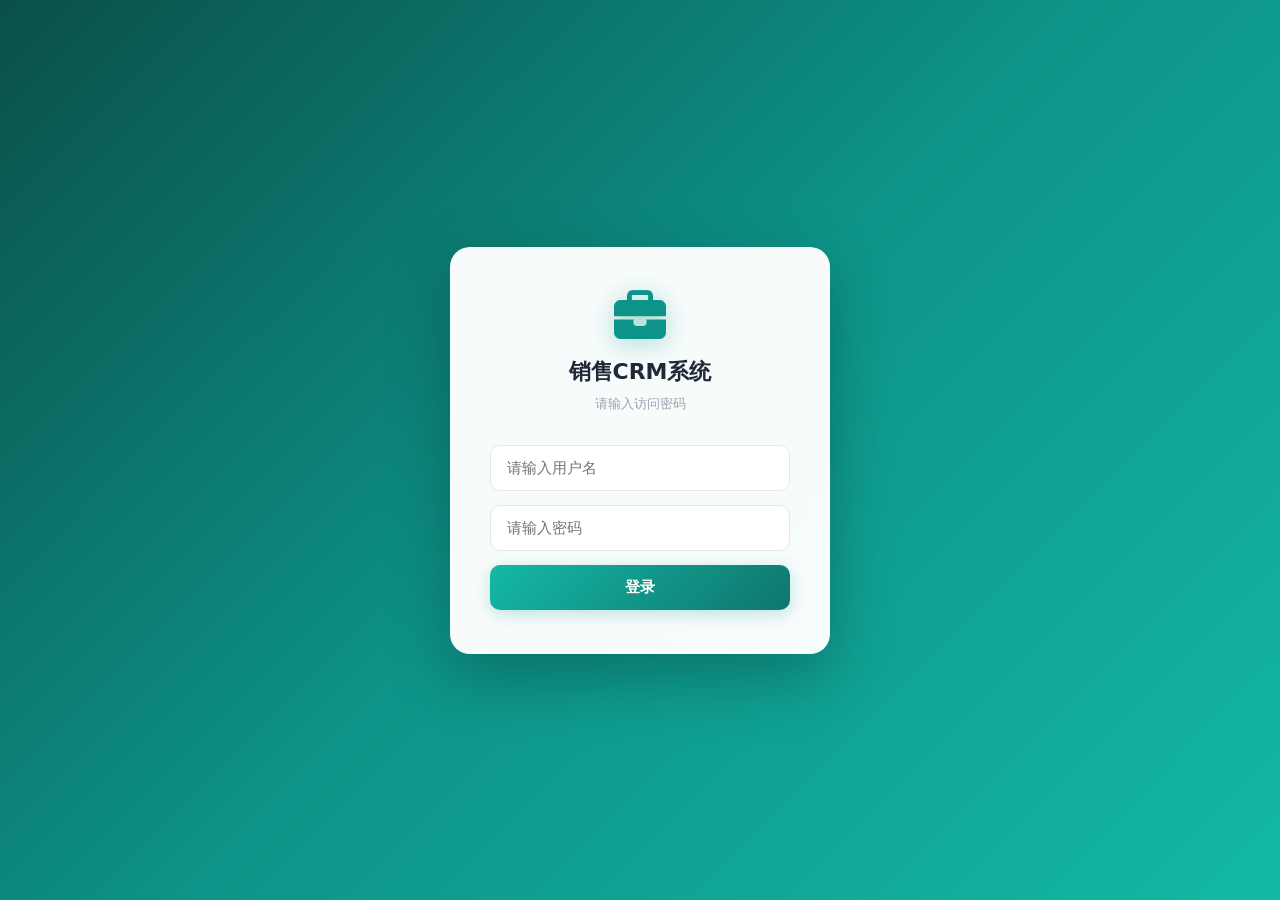
==== commit 3b4d8359: "2026-04-07 ??????????OCR????" ====
--- a/index.html
+++ b/index.html
@@ -7,6 +7,8 @@
 <meta name="apple-mobile-web-app-status-bar-style" content="black-translucent">
 <meta name="format-detection" content="telephone=no">
 <title>销售CRM系统</title>
+<link rel="preconnect" href="https://fonts.googleapis.com">
+<link href="https://fonts.googleapis.com/css2?family=Inter:wght@400;500;600;700&display=swap" rel="stylesheet">
 <link rel="stylesheet" href="css/style.css">
 <link rel="stylesheet" href="https://cdnjs.cloudflare.com/ajax/libs/font-awesome/6.4.0/css/all.min.css">
 <script src="https://cdn.jsdelivr.net/npm/tesseract.js@5/dist/tesseract.min.js"></script>
@@ -372,21 +374,7 @@
           </div>
         </div>
 
-        <!-- 工商查询配置 -->
-        <div class="card settings-card" style="grid-column:1/-1">
-          <div class="card-header"><h3><i class="fas fa-building"></i> 全国工商数据查询</h3></div>
-          <div class="settings-body" style="padding:16px">
-            <p style="font-size:13px;color:#666;margin-bottom:12px">
-              新增客户时，在公司名称输入框中输入关键词，下拉菜单会自动显示 <strong>工商官网直达</strong> 按钮，<br>
-              点击即可跳转至<a href="https://www.gsxt.gov.cn/index.html" target="_blank" style="color:#1976d2">国家企业信用信息公示系统</a>（工商总局官方数据，免费、准确）查询完整工商注册信息。
-            </p>
-            <div style="display:flex;gap:10px;align-items:center;flex-wrap:wrap">
-              <button class="btn btn-primary btn-sm" onclick="testBizApiToken()"><i class="fas fa-external-link-alt"></i> 打开工商官网</button>
-              <span style="font-size:12px;color:#888">国家企业信用信息公示系统 · 全国工商总局官方数据</span>
-            </div>
-            <div id="bizApiStatus" style="margin-top:8px;font-size:12px;color:#388e3c">✅ 新增客户输入公司名时，下拉框自动显示"工商官网查询"直达链接</div>
-          </div>
-        </div>
+
 
 
         <!-- 团队成员 -->
@@ -478,6 +466,27 @@
 <div class="modal" id="addLeadModal">
   <div class="modal-header"><h3>新增线索</h3><button onclick="closeModal('addLeadModal')"><i class="fas fa-times"></i></button></div>
   <div class="modal-body">
+    <!-- 名片快速录入区 -->
+    <div class="card-scan-area" style="margin-bottom:16px">
+      <div class="card-upload-compact">
+        <div id="leadCardUploadArea">
+          <i class="fas fa-id-card"></i>
+          <span>上传名片自动识别</span>
+          <div style="display:flex;gap:8px;justify-content:center;margin-top:8px;flex-wrap:wrap">
+            <button type="button" class="btn btn-primary btn-sm" onclick="document.getElementById('leadCardCamera').click()"><i class="fas fa-camera"></i> 拍照</button>
+            <button type="button" class="btn btn-outline btn-sm" onclick="document.getElementById('leadCardGallery').click()"><i class="fas fa-images"></i> 相册</button>
+          </div>
+          <input type="file" id="leadCardCamera" accept="image/*" capture="environment" style="display:none" onchange="previewLeadCardImage(event)">
+          <input type="file" id="leadCardGallery" accept="image/*" style="display:none" onchange="previewLeadCardImage(event)">
+        </div>
+        <div id="leadCardPreview" style="display:none">
+          <img id="leadCardPreviewImg" src="" alt="名片预览" style="max-width:100%;max-height:200px;border-radius:8px;margin-bottom:8px">
+          <div id="leadOcrStatus" style="font-size:12px;color:#1976d2;margin-bottom:4px">正在识别名片...</div>
+          <button type="button" class="btn btn-text btn-sm" onclick="clearLeadCard()"><i class="fas fa-times"></i> 清除</button>
+        </div>
+      </div>
+    </div>
+    <!-- 手动补充表单 -->
     <div class="form-grid">
       <div class="form-group"><label>公司名称 *</label><input type="text" id="lead-company" placeholder="公司名称"></div>
       <div class="form-group"><label>联系人 *</label><input type="text" id="lead-contact" placeholder="联系人姓名"></div>
--- a/css/style.css
+++ b/css/style.css
@@ -1,36 +1,185 @@
+/* =====================================================
+   设计令牌 Design Tokens
+   ===================================================== */
+:root {
+  /* 主色 - 工业蓝绿 */
+  --primary-50:  #f0fdfa;
+  --primary-100: #ccfbf1;
+  --primary-200: #99f6e4;
+  --primary-300: #5eead4;
+  --primary-400: #2dd4bf;
+  --primary-500: #14b8a6;
+  --primary-600: #0d9488;  /* 核心品牌色 */
+  --primary-700: #0f766e;
+  --primary-800: #115e59;
+  --primary-900: #134e4a;
+
+  /* 强调色 - 暖橙 */
+  --accent-400: #fb923c;
+  --accent-500: #f97316;
+  --accent-600: #ea6c0a;
+
+  /* 语义色 */
+  --success:  #10b981;
+  --success-bg: #d1fae5;
+  --warning:  #f59e0b;
+  --warning-bg: #fef3c7;
+  --danger:   #ef4444;
+  --danger-bg: #fee2e2;
+  --info:     #3b82f6;
+  --info-bg:  #dbeafe;
+
+  /* 中性灰 */
+  --gray-50:  #f9fafb;
+  --gray-100: #f3f4f6;
+  --gray-200: #e5e7eb;
+  --gray-300: #d1d5db;
+  --gray-400: #9ca3af;
+  --gray-500: #6b7280;
+  --gray-600: #4b5563;
+  --gray-700: #374151;
+  --gray-800: #1f2937;
+  --gray-900: #111827;
+
+  /* 字体 */
+  --font: 'Inter', 'PingFang SC', 'Hiragino Sans GB', 'Microsoft YaHei', system-ui, sans-serif;
+
+  /* 圆角 */
+  --radius-sm: 6px;
+  --radius-md: 10px;
+  --radius-lg: 14px;
+  --radius-xl: 20px;
+  --radius-full: 9999px;
+
+  /* 阴影 */
+  --shadow-xs: 0 1px 2px rgba(0,0,0,.05);
+  --shadow-sm: 0 2px 8px rgba(0,0,0,.07);
+  --shadow-md: 0 4px 16px rgba(0,0,0,.09);
+  --shadow-lg: 0 8px 32px rgba(0,0,0,.11);
+  --shadow-xl: 0 16px 48px rgba(0,0,0,.14);
+  --shadow-teal: 0 4px 16px rgba(13,148,136,.25);
+
+  /* 过渡 */
+  --ease: 200ms cubic-bezier(.4,0,.2,1);
+}
+
 /* ============ 全局重置 ============ */
 *, *::before, *::after { box-sizing: border-box; margin: 0; padding: 0; }
 html { font-size: 14px; }
-body { font-family: -apple-system, BlinkMacSystemFont, 'Segoe UI', 'PingFang SC', 'Hiragino Sans GB', 'Microsoft YaHei', sans-serif; background: #f0f2f5; color: #333; display: flex; height: 100vh; overflow: hidden; }
+body {
+  font-family: var(--font);
+  background: #f0f4f8;
+  color: var(--gray-800);
+  display: flex;
+  height: 100vh;
+  overflow: hidden;
+  -webkit-font-smoothing: antialiased;
+}
 
 /* ============ 侧边栏 ============ */
-.sidebar { width: 220px; background: linear-gradient(180deg, #1a237e 0%, #283593 100%); color: #fff; display: flex; flex-direction: column; flex-shrink: 0; transition: width 0.3s ease; z-index: 100; }
+.sidebar {
+  width: 220px;
+  background: linear-gradient(180deg, #0a4f4a 0%, #0d9488 60%, #14b8a6 100%);
+  color: #fff;
+  display: flex;
+  flex-direction: column;
+  flex-shrink: 0;
+  transition: width 0.3s ease;
+  z-index: 100;
+  box-shadow: 2px 0 16px rgba(13,148,136,.18);
+}
 .sidebar.collapsed { width: 60px; }
-.sidebar-header { display: flex; align-items: center; justify-content: space-between; padding: 16px 14px; border-bottom: 1px solid rgba(255,255,255,0.1); height: 60px; }
+.sidebar-header {
+  display: flex;
+  align-items: center;
+  justify-content: space-between;
+  padding: 16px 14px;
+  border-bottom: 1px solid rgba(255,255,255,0.12);
+  height: 64px;
+  background: rgba(0,0,0,0.12);
+}
 .logo { display: flex; align-items: center; gap: 10px; overflow: hidden; }
-.logo i { font-size: 20px; color: #ffd54f; flex-shrink: 0; }
-.logo-text { font-size: 16px; font-weight: 700; white-space: nowrap; transition: opacity 0.2s; }
+.logo i { font-size: 20px; color: #fde68a; flex-shrink: 0; }
+.logo-text { font-size: 16px; font-weight: 700; white-space: nowrap; transition: opacity 0.2s; letter-spacing: 0.3px; }
 .sidebar.collapsed .logo-text { opacity: 0; width: 0; }
-.sidebar-toggle { background: none; border: none; color: rgba(255,255,255,0.7); cursor: pointer; padding: 4px; border-radius: 4px; font-size: 16px; }
-.sidebar-toggle:hover { color: #fff; background: rgba(255,255,255,0.1); }
-.sidebar-nav { flex: 1; padding: 12px 0; overflow-y: auto; }
-.nav-item { display: flex; align-items: center; gap: 12px; padding: 12px 16px; color: rgba(255,255,255,0.75); text-decoration: none; transition: all 0.2s; position: relative; white-space: nowrap; }
-.nav-item i { font-size: 16px; flex-shrink: 0; width: 20px; text-align: center; }
+.sidebar-toggle {
+  background: none;
+  border: none;
+  color: rgba(255,255,255,0.65);
+  cursor: pointer;
+  padding: 5px;
+  border-radius: 6px;
+  font-size: 16px;
+  transition: all 0.2s;
+}
+.sidebar-toggle:hover { color: #fff; background: rgba(255,255,255,0.15); }
+.sidebar-nav { flex: 1; padding: 10px 0; overflow-y: auto; }
+.nav-item {
+  display: flex;
+  align-items: center;
+  gap: 12px;
+  padding: 11px 16px;
+  color: rgba(255,255,255,0.78);
+  text-decoration: none;
+  transition: all 0.18s;
+  position: relative;
+  white-space: nowrap;
+  font-size: 14px;
+  margin: 1px 8px;
+  border-radius: var(--radius-md);
+}
+.nav-item i { font-size: 15px; flex-shrink: 0; width: 20px; text-align: center; }
 .nav-item span { transition: opacity 0.2s; }
 .sidebar.collapsed .nav-item span { opacity: 0; width: 0; overflow: hidden; }
-.nav-item:hover { background: rgba(255,255,255,0.1); color: #fff; }
-.nav-item.active { background: rgba(255,255,255,0.15); color: #fff; border-right: 3px solid #ffd54f; }
-.badge { background: #f44336; color: #fff; font-size: 11px; font-weight: 700; padding: 1px 6px; border-radius: 10px; min-width: 18px; text-align: center; }
+.nav-item:hover { background: rgba(255,255,255,0.16); color: #fff; }
+.nav-item.active {
+  background: rgba(255,255,255,0.22);
+  color: #fff;
+  font-weight: 600;
+  box-shadow: 0 2px 8px rgba(0,0,0,.15);
+}
+.nav-item.active::before {
+  content: '';
+  position: absolute;
+  left: 0;
+  top: 50%;
+  transform: translateY(-50%);
+  width: 3px;
+  height: 60%;
+  background: #fde68a;
+  border-radius: 0 3px 3px 0;
+}
+.badge {
+  background: var(--accent-500);
+  color: #fff;
+  font-size: 11px;
+  font-weight: 700;
+  padding: 1px 6px;
+  border-radius: var(--radius-full);
+  min-width: 18px;
+  text-align: center;
+  margin-left: auto;
+}
 
 /* ============ 主内容区 ============ */
 .main-content { flex: 1; display: flex; flex-direction: column; overflow: hidden; }
-.topbar { height: 60px; background: #fff; box-shadow: 0 1px 4px rgba(0,0,0,0.1); display: flex; align-items: center; padding: 0 20px; gap: 12px; flex-shrink: 0; }
-.mobile-menu-btn { display: none; background: none; border: none; font-size: 20px; color: #555; cursor: pointer; }
-.page-title { font-size: 18px; font-weight: 600; flex: 1; }
+.topbar {
+  height: 64px;
+  background: #fff;
+  box-shadow: 0 1px 0 var(--gray-200);
+  display: flex;
+  align-items: center;
+  padding: 0 24px;
+  gap: 12px;
+  flex-shrink: 0;
+  border-bottom: 1px solid var(--gray-100);
+}
+.mobile-menu-btn { display: none; background: none; border: none; font-size: 20px; color: var(--gray-500); cursor: pointer; }
+.page-title { font-size: 18px; font-weight: 700; flex: 1; color: var(--gray-800); letter-spacing: -0.2px; }
 .topbar-right { display: flex; align-items: center; gap: 16px; }
-.current-time { font-size: 13px; color: #888; }
-.user-info { display: flex; align-items: center; gap: 8px; font-size: 14px; color: #555; }
-.user-info i { font-size: 24px; color: #1a237e; }
+.current-time { font-size: 13px; color: var(--gray-400); font-variant-numeric: tabular-nums; }
+.user-info { display: flex; align-items: center; gap: 8px; font-size: 14px; color: var(--gray-600); }
+.user-info i { font-size: 26px; color: var(--primary-600); }
 .page-content { flex: 1; overflow-y: auto; padding: 20px; }
 
 /* ============ 页面切换 ============ */
@@ -39,22 +188,61 @@
 
 /* ============ 统计卡片 ============ */
 .stats-grid { display: grid; grid-template-columns: repeat(4, 1fr); gap: 16px; margin-bottom: 20px; }
-.stat-card { background: #fff; border-radius: 10px; padding: 20px; display: flex; align-items: center; gap: 16px; box-shadow: 0 2px 8px rgba(0,0,0,0.06); }
-.stat-icon { width: 52px; height: 52px; border-radius: 12px; display: flex; align-items: center; justify-content: center; font-size: 22px; color: #fff; flex-shrink: 0; }
-.stat-card.blue .stat-icon { background: linear-gradient(135deg, #42a5f5, #1976d2); }
-.stat-card.orange .stat-icon { background: linear-gradient(135deg, #ffa726, #f57c00); }
-.stat-card.green .stat-icon { background: linear-gradient(135deg, #66bb6a, #388e3c); }
-.stat-card.red .stat-icon { background: linear-gradient(135deg, #ef5350, #c62828); }
-.stat-value { font-size: 28px; font-weight: 700; line-height: 1; }
-.stat-label { font-size: 13px; color: #888; margin-top: 4px; }
+.stat-card {
+  background: #fff;
+  border-radius: var(--radius-lg);
+  padding: 20px;
+  display: flex;
+  align-items: center;
+  gap: 16px;
+  box-shadow: var(--shadow-sm);
+  border: 1px solid var(--gray-100);
+  transition: transform var(--ease), box-shadow var(--ease);
+}
+.stat-icon {
+  width: 52px;
+  height: 52px;
+  border-radius: var(--radius-md);
+  display: flex;
+  align-items: center;
+  justify-content: center;
+  font-size: 22px;
+  color: #fff;
+  flex-shrink: 0;
+}
+.stat-card.blue .stat-icon { background: linear-gradient(135deg, #60a5fa, #2563eb); }
+.stat-card.orange .stat-icon { background: linear-gradient(135deg, #fb923c, #ea580c); }
+.stat-card.green .stat-icon { background: linear-gradient(135deg, #34d399, #059669); }
+.stat-card.red .stat-icon { background: linear-gradient(135deg, #f87171, #dc2626); }
+.stat-value { font-size: 28px; font-weight: 700; line-height: 1; color: var(--gray-800); }
+.stat-label { font-size: 12px; color: var(--gray-400); margin-top: 5px; font-weight: 500; }
 
 /* ============ 卡片 ============ */
-.card { background: #fff; border-radius: 10px; box-shadow: 0 2px 8px rgba(0,0,0,0.06); overflow: hidden; }
-.card-header { display: flex; align-items: center; justify-content: space-between; padding: 16px 20px; border-bottom: 1px solid #f0f0f0; }
-.card-header h3 { font-size: 15px; font-weight: 600; display: flex; align-items: center; gap: 8px; }
-.card-header h3 i { color: #1a237e; }
-.btn-link { background: none; border: none; color: #1976d2; font-size: 13px; cursor: pointer; }
-.btn-link:hover { text-decoration: underline; }
+.card {
+  background: #fff;
+  border-radius: var(--radius-lg);
+  box-shadow: var(--shadow-sm);
+  border: 1px solid var(--gray-100);
+  overflow: hidden;
+}
+.card-header {
+  display: flex;
+  align-items: center;
+  justify-content: space-between;
+  padding: 16px 20px;
+  border-bottom: 1px solid var(--gray-100);
+}
+.card-header h3 {
+  font-size: 15px;
+  font-weight: 600;
+  display: flex;
+  align-items: center;
+  gap: 8px;
+  color: var(--gray-800);
+}
+.card-header h3 i { color: var(--primary-600); }
+.btn-link { background: none; border: none; color: var(--primary-600); font-size: 13px; cursor: pointer; font-weight: 500; }
+.btn-link:hover { text-decoration: underline; color: var(--primary-700); }
 .mt-16 { margin-top: 16px; }
 
 /* ============ 仪表盘网格 ============ */
@@ -62,103 +250,244 @@
 
 /* ============ 漏斗图 ============ */
 .funnel-chart { padding: 20px; display: flex; flex-direction: column; align-items: center; gap: 6px; }
-.funnel-item { background: linear-gradient(135deg, #1a237e, #3949ab); color: #fff; border-radius: 6px; padding: 12px 16px; display: flex; justify-content: space-between; align-items: center; transition: all 0.3s; }
-.funnel-item:nth-child(2) { background: linear-gradient(135deg, #1565c0, #1976d2); }
-.funnel-item:nth-child(3) { background: linear-gradient(135deg, #0277bd, #0288d1); }
-.funnel-item:nth-child(4) { background: linear-gradient(135deg, #00838f, #00acc1); }
+.funnel-item {
+  color: #fff;
+  border-radius: var(--radius-sm);
+  padding: 12px 16px;
+  display: flex;
+  justify-content: space-between;
+  align-items: center;
+  transition: all 0.2s;
+}
+.funnel-item:nth-child(1) { background: linear-gradient(135deg, #6366f1, #4f46e5); }
+.funnel-item:nth-child(2) { background: linear-gradient(135deg, #14b8a6, #0d9488); }
+.funnel-item:nth-child(3) { background: linear-gradient(135deg, #3b82f6, #2563eb); }
+.funnel-item:nth-child(4) { background: linear-gradient(135deg, #10b981, #059669); }
 .funnel-label { font-size: 13px; }
 .funnel-count { font-weight: 700; font-size: 18px; }
 
 /* ============ 任务列表 ============ */
 .task-list { padding: 8px 0; }
-.task-item { display: flex; align-items: center; gap: 12px; padding: 10px 20px; border-bottom: 1px solid #f5f5f5; cursor: pointer; }
-.task-item:hover { background: #fafafa; }
+.task-item {
+  display: flex;
+  align-items: center;
+  gap: 12px;
+  padding: 10px 20px;
+  border-bottom: 1px solid var(--gray-100);
+  cursor: pointer;
+  transition: background var(--ease);
+}
+.task-item:hover { background: var(--primary-50); }
 .task-item:last-child { border-bottom: none; }
 .task-dot { width: 8px; height: 8px; border-radius: 50%; flex-shrink: 0; }
-.task-dot.high { background: #f44336; }
-.task-dot.medium { background: #ff9800; }
-.task-dot.low { background: #4caf50; }
+.task-dot.high { background: var(--danger); }
+.task-dot.medium { background: var(--warning); }
+.task-dot.low { background: var(--success); }
 .task-info { flex: 1; }
 .task-name { font-size: 14px; font-weight: 500; }
-.task-meta { font-size: 12px; color: #999; margin-top: 2px; }
-.task-date { font-size: 12px; color: #f44336; white-space: nowrap; }
+.task-meta { font-size: 12px; color: var(--gray-400); margin-top: 2px; }
+.task-date { font-size: 12px; color: var(--danger); white-space: nowrap; font-weight: 500; }
 
 /* ============ 动态列表 ============ */
 .activity-list { padding: 8px 0; }
-.activity-item { display: flex; gap: 12px; padding: 12px 20px; border-bottom: 1px solid #f5f5f5; }
+.activity-item { display: flex; gap: 12px; padding: 12px 20px; border-bottom: 1px solid var(--gray-100); }
 .activity-item:last-child { border-bottom: none; }
-.activity-icon { width: 32px; height: 32px; border-radius: 50%; background: #e8eaf6; display: flex; align-items: center; justify-content: center; flex-shrink: 0; }
-.activity-icon i { color: #3949ab; font-size: 13px; }
+.activity-icon {
+  width: 32px;
+  height: 32px;
+  border-radius: 50%;
+  background: var(--primary-100);
+  display: flex;
+  align-items: center;
+  justify-content: center;
+  flex-shrink: 0;
+}
+.activity-icon i { color: var(--primary-700); font-size: 13px; }
 .activity-content { flex: 1; }
-.activity-text { font-size: 13px; }
-.activity-time { font-size: 12px; color: #bbb; margin-top: 2px; }
+.activity-text { font-size: 13px; color: var(--gray-700); }
+.activity-time { font-size: 12px; color: var(--gray-400); margin-top: 2px; }
 
 /* ============ 操作栏 ============ */
 .page-actions { display: flex; align-items: center; gap: 12px; margin-bottom: 16px; flex-wrap: wrap; }
-.search-box { display: flex; align-items: center; gap: 8px; background: #fff; border: 1px solid #ddd; border-radius: 8px; padding: 8px 14px; flex: 1; min-width: 200px; }
-.search-box i { color: #bbb; }
-.search-box input { border: none; outline: none; font-size: 14px; width: 100%; }
+.search-box {
+  display: flex;
+  align-items: center;
+  gap: 8px;
+  background: #fff;
+  border: 1px solid var(--gray-200);
+  border-radius: var(--radius-md);
+  padding: 8px 14px;
+  flex: 1;
+  min-width: 200px;
+  transition: border-color var(--ease), box-shadow var(--ease);
+}
+.search-box:focus-within {
+  border-color: var(--primary-500);
+  box-shadow: 0 0 0 3px rgba(13,148,136,.08);
+}
+.search-box i { color: var(--gray-400); }
+.search-box input { border: none; outline: none; font-size: 14px; width: 100%; font-family: var(--font); }
 
 /* ============ 按钮 ============ */
-.btn { display: inline-flex; align-items: center; gap: 6px; padding: 9px 18px; border-radius: 8px; font-size: 14px; cursor: pointer; border: none; transition: all 0.2s; font-weight: 500; }
-.btn-primary { background: #1a237e; color: #fff; }
-.btn-primary:hover { background: #283593; }
-.btn-secondary { background: #f5f5f5; color: #555; }
-.btn-secondary:hover { background: #eeeeee; }
-.btn-success { background: #388e3c; color: #fff; }
-.btn-success:hover { background: #2e7d32; }
-.btn-danger { background: #c62828; color: #fff; }
-.btn-danger:hover { background: #b71c1c; }
-.btn-outline { background: transparent; border: 1px solid #1a237e; color: #1a237e; }
-.btn-outline:hover { background: #e8eaf6; }
+.btn {
+  display: inline-flex;
+  align-items: center;
+  gap: 6px;
+  padding: 9px 18px;
+  border-radius: var(--radius-md);
+  font-size: 14px;
+  cursor: pointer;
+  border: none;
+  transition: all var(--ease);
+  font-weight: 500;
+  font-family: var(--font);
+  white-space: nowrap;
+}
+.btn:focus-visible { outline: 2px solid var(--primary-500); outline-offset: 2px; }
+.btn-primary {
+  background: linear-gradient(135deg, var(--primary-500), var(--primary-600));
+  color: #fff;
+  box-shadow: 0 2px 8px rgba(13,148,136,.3);
+}
+.btn-primary:hover {
+  background: linear-gradient(135deg, var(--primary-600), var(--primary-700));
+  box-shadow: var(--shadow-teal);
+  transform: translateY(-1px);
+}
+.btn-secondary {
+  background: var(--gray-100);
+  color: var(--gray-700);
+  border: 1px solid var(--gray-200);
+}
+.btn-secondary:hover { background: var(--gray-200); }
+.btn-success {
+  background: linear-gradient(135deg, #34d399, #059669);
+  color: #fff;
+  box-shadow: 0 2px 8px rgba(16,185,129,.25);
+}
+.btn-success:hover { transform: translateY(-1px); }
+.btn-danger {
+  background: linear-gradient(135deg, #f87171, #dc2626);
+  color: #fff;
+  box-shadow: 0 2px 6px rgba(239,68,68,.25);
+}
+.btn-danger:hover { transform: translateY(-1px); }
+.btn-outline {
+  background: transparent;
+  border: 1.5px solid var(--primary-600);
+  color: var(--primary-600);
+}
+.btn-outline:hover { background: var(--primary-50); }
 .btn-sm { padding: 6px 12px; font-size: 13px; }
 
 /* ============ 表格 ============ */
 .table-container { overflow-x: auto; }
 .data-table { width: 100%; border-collapse: collapse; font-size: 14px; }
-.data-table th { background: #f8f9ff; padding: 12px 16px; text-align: left; font-weight: 600; color: #555; border-bottom: 2px solid #e8eaf6; white-space: nowrap; }
-.data-table td { padding: 12px 16px; border-bottom: 1px solid #f0f0f0; }
-.data-table tr:hover td { background: #fafbff; }
-.empty-row { text-align: center; color: #bbb; padding: 40px !important; }
+.data-table th {
+  background: var(--gray-50);
+  padding: 12px 16px;
+  text-align: left;
+  font-weight: 600;
+  color: var(--gray-500);
+  border-bottom: 2px solid var(--gray-200);
+  white-space: nowrap;
+  font-size: 13px;
+  letter-spacing: 0.3px;
+  text-transform: uppercase;
+}
+.data-table td { padding: 12px 16px; border-bottom: 1px solid var(--gray-100); color: var(--gray-700); }
+.data-table tr:hover td { background: var(--primary-50); }
+.empty-row { text-align: center; color: var(--gray-300); padding: 40px !important; font-size: 14px; }
 
 /* ============ 状态标签 ============ */
-.tag { display: inline-block; padding: 3px 10px; border-radius: 12px; font-size: 12px; font-weight: 500; }
-.tag-blue { background: #e3f2fd; color: #1565c0; }
-.tag-orange { background: #fff3e0; color: #e65100; }
-.tag-green { background: #e8f5e9; color: #2e7d32; }
-.tag-red { background: #ffebee; color: #c62828; }
-.tag-gray { background: #f5f5f5; color: #666; }
-.tag-purple { background: #f3e5f5; color: #6a1b9a; }
+.tag {
+  display: inline-block;
+  padding: 3px 10px;
+  border-radius: var(--radius-full);
+  font-size: 12px;
+  font-weight: 500;
+}
+.tag-blue  { background: var(--info-bg);    color: #1d4ed8; }
+.tag-orange { background: #fff7ed;          color: #c2410c; }
+.tag-green  { background: var(--success-bg); color: #065f46; }
+.tag-red    { background: var(--danger-bg);  color: #991b1b; }
+.tag-gray   { background: var(--gray-100);   color: var(--gray-600); }
+.tag-purple { background: #f5f3ff;           color: #6d28d9; }
+.tag-teal   { background: var(--primary-100); color: var(--primary-800); }
 
 /* ============ 看板 ============ */
 .kanban-board { display: grid; grid-template-columns: repeat(6, 1fr); gap: 12px; overflow-x: auto; padding-bottom: 8px; }
-.kanban-col { min-width: 160px; background: #f8f9ff; border-radius: 10px; overflow: hidden; }
+.kanban-col {
+  min-width: 160px;
+  background: var(--gray-50);
+  border-radius: var(--radius-lg);
+  overflow: hidden;
+  border: 1px solid var(--gray-200);
+}
 .kanban-col-header { padding: 12px 14px; font-weight: 600; font-size: 13px; color: #fff; }
-.kanban-col-header.needs-analysis { background: #5c6bc0; }
-.kanban-col-header.demo { background: #26a69a; }
-.kanban-col-header.proposal { background: #42a5f5; }
-.kanban-col-header.negotiation { background: #ffa726; }
-.kanban-col-header.won { background: #66bb6a; }
-.kanban-col-header.lost { background: #ef5350; }
+.kanban-col-header.needs-analysis { background: linear-gradient(135deg, #818cf8, #6366f1); }
+.kanban-col-header.demo           { background: linear-gradient(135deg, #2dd4bf, #0d9488); }
+.kanban-col-header.proposal       { background: linear-gradient(135deg, #60a5fa, #3b82f6); }
+.kanban-col-header.negotiation    { background: linear-gradient(135deg, #fbbf24, #d97706); }
+.kanban-col-header.won            { background: linear-gradient(135deg, #34d399, #059669); }
+.kanban-col-header.lost           { background: linear-gradient(135deg, #f87171, #dc2626); }
 .kanban-items { padding: 8px; min-height: 100px; }
-.kanban-card { background: #fff; border-radius: 8px; padding: 12px; margin-bottom: 8px; box-shadow: 0 1px 4px rgba(0,0,0,0.08); cursor: pointer; transition: all 0.2s; }
-.kanban-card:hover { transform: translateY(-2px); box-shadow: 0 4px 12px rgba(0,0,0,0.12); }
-.kanban-card-title { font-size: 13px; font-weight: 600; margin-bottom: 6px; }
-.kanban-card-meta { font-size: 12px; color: #999; }
-.kanban-card-amount { font-size: 13px; color: #388e3c; font-weight: 600; margin-top: 6px; }
+.kanban-card {
+  background: #fff;
+  border-radius: var(--radius-md);
+  padding: 12px;
+  margin-bottom: 8px;
+  box-shadow: var(--shadow-xs);
+  cursor: pointer;
+  transition: all 0.2s;
+  border: 1px solid var(--gray-100);
+}
+.kanban-card:hover { transform: translateY(-2px); box-shadow: var(--shadow-md); border-color: var(--primary-200); }
+.kanban-card-title { font-size: 13px; font-weight: 600; margin-bottom: 6px; color: var(--gray-800); }
+.kanban-card-meta { font-size: 12px; color: var(--gray-400); }
+.kanban-card-amount { font-size: 13px; color: var(--success); font-weight: 600; margin-top: 6px; }
 
 /* ============ 商机工具栏 ============ */
 .opp-toolbar { display: flex; align-items: center; gap: 8px; flex-wrap: wrap; margin-left: auto; }
 .opp-search-wrap { position: relative; display: flex; align-items: center; }
-.opp-search-icon { position: absolute; left: 10px; color: #bbb; font-size: 13px; pointer-events: none; }
-.opp-search-wrap input { padding: 7px 12px 7px 32px; border: 1px solid #ddd; border-radius: 8px; font-size: 13px; width: 180px; outline: none; transition: border 0.2s; }
-.opp-search-wrap input:focus { border-color: #1976d2; }
-.opp-filter-select { padding: 7px 10px; border: 1px solid #ddd; border-radius: 8px; font-size: 13px; outline: none; background: #fff; }
+.opp-search-icon { position: absolute; left: 10px; color: var(--gray-400); font-size: 13px; pointer-events: none; }
+.opp-search-wrap input {
+  padding: 7px 12px 7px 32px;
+  border: 1px solid var(--gray-200);
+  border-radius: var(--radius-md);
+  font-size: 13px;
+  width: 180px;
+  outline: none;
+  transition: border var(--ease);
+  font-family: var(--font);
+}
+.opp-search-wrap input:focus { border-color: var(--primary-500); box-shadow: 0 0 0 3px rgba(13,148,136,.08); }
+.opp-filter-select {
+  padding: 7px 10px;
+  border: 1px solid var(--gray-200);
+  border-radius: var(--radius-md);
+  font-size: 13px;
+  outline: none;
+  background: #fff;
+  font-family: var(--font);
+}
 .opp-view-btns { display: flex; gap: 4px; }
-.opp-view-btn { width: 34px; height: 34px; border: 1px solid #ddd; border-radius: 6px; background: #fff; cursor: pointer; display: flex; align-items: center; justify-content: center; color: #999; font-size: 14px; transition: all 0.15s; }
-.opp-view-btn:hover { border-color: #1976d2; color: #1976d2; }
-.opp-view-btn.active { background: #1976d2; border-color: #1976d2; color: #fff; }
-/* 手机端隐藏列表视图按钮 */
+.opp-view-btn {
+  width: 34px;
+  height: 34px;
+  border: 1px solid var(--gray-200);
+  border-radius: var(--radius-sm);
+  background: #fff;
+  cursor: pointer;
+  display: flex;
+  align-items: center;
+  justify-content: center;
+  color: var(--gray-400);
+  font-size: 14px;
+  transition: all 0.15s;
+}
+.opp-view-btn:hover { border-color: var(--primary-500); color: var(--primary-600); }
+.opp-view-btn.active { background: var(--primary-600); border-color: var(--primary-600); color: #fff; }
 @media (max-width: 768px) {
   .opp-view-btns { display: none; }
   .opp-search-wrap input { width: 130px; }
@@ -166,193 +495,424 @@
 
 /* ============ 跟进列表 ============ */
 .followup-tabs { display: flex; gap: 8px; margin-bottom: 12px; }
-.tab-btn { padding: 8px 18px; border-radius: 20px; border: 1px solid #ddd; background: #fff; cursor: pointer; font-size: 13px; }
-.tab-btn.active { background: #1a237e; color: #fff; border-color: #1a237e; }
+.tab-btn {
+  padding: 7px 18px;
+  border-radius: var(--radius-full);
+  border: 1.5px solid var(--gray-200);
+  background: #fff;
+  cursor: pointer;
+  font-size: 13px;
+  font-weight: 500;
+  transition: all var(--ease);
+  font-family: var(--font);
+}
+.tab-btn.active { background: var(--primary-600); color: #fff; border-color: var(--primary-600); box-shadow: var(--shadow-teal); }
+.tab-btn:not(.active):hover { border-color: var(--primary-400); color: var(--primary-600); }
 .followup-list { padding: 12px; }
-.followup-item { display: flex; gap: 14px; padding: 14px; margin-bottom: 10px; border: 1px solid #eee; border-radius: 10px; background: #fff; transition: all 0.2s; cursor: pointer; }
-.followup-item:hover { border-color: #1a237e; box-shadow: 0 2px 8px rgba(26,35,126,0.1); }
-.followup-item.overdue { border-left: 3px solid #f44336; }
-.followup-item.today { border-left: 3px solid #ff9800; }
-.followup-item.upcoming { border-left: 3px solid #4caf50; }
-.followup-avatar { width: 44px; height: 44px; border-radius: 50%; background: linear-gradient(135deg, #1a237e, #3949ab); color: #fff; display: flex; align-items: center; justify-content: center; font-size: 18px; font-weight: 700; flex-shrink: 0; }
+.followup-item {
+  display: flex;
+  gap: 14px;
+  padding: 14px;
+  margin-bottom: 10px;
+  border: 1px solid var(--gray-200);
+  border-radius: var(--radius-lg);
+  background: #fff;
+  transition: all 0.2s;
+  cursor: pointer;
+}
+.followup-item:hover { border-color: var(--primary-300); box-shadow: var(--shadow-teal); }
+.followup-item.overdue  { border-left: 3px solid var(--danger); }
+.followup-item.today    { border-left: 3px solid var(--warning); }
+.followup-item.upcoming { border-left: 3px solid var(--success); }
+.followup-avatar {
+  width: 44px;
+  height: 44px;
+  border-radius: 50%;
+  background: linear-gradient(135deg, var(--primary-500), var(--primary-700));
+  color: #fff;
+  display: flex;
+  align-items: center;
+  justify-content: center;
+  font-size: 18px;
+  font-weight: 700;
+  flex-shrink: 0;
+}
 .followup-info { flex: 1; }
-.followup-title { font-size: 14px; font-weight: 600; }
-.followup-sub { font-size: 12px; color: #888; margin-top: 4px; }
-.followup-content { font-size: 13px; color: #555; margin-top: 6px; }
+.followup-title { font-size: 14px; font-weight: 600; color: var(--gray-800); }
+.followup-sub { font-size: 12px; color: var(--gray-400); margin-top: 4px; }
+.followup-content { font-size: 13px; color: var(--gray-600); margin-top: 6px; }
 .followup-right { text-align: right; flex-shrink: 0; }
-.followup-date { font-size: 13px; font-weight: 600; }
-.followup-date.overdue { color: #f44336; }
-.followup-date.today { color: #ff9800; }
-.followup-type-icon { margin-top: 6px; font-size: 18px; color: #bbb; }
+.followup-date { font-size: 13px; font-weight: 600; color: var(--gray-600); }
+.followup-date.overdue { color: var(--danger); }
+.followup-date.today   { color: var(--warning); }
+.followup-type-icon { margin-top: 6px; font-size: 18px; color: var(--gray-300); }
 
 /* ============ 维护计划 ============ */
 .maintenance-list { padding: 12px; }
-.maintenance-item { display: flex; align-items: center; gap: 14px; padding: 14px; margin-bottom: 10px; border: 1px solid #eee; border-radius: 10px; background: #fff; }
-.maint-icon { width: 44px; height: 44px; border-radius: 50%; background: linear-gradient(135deg, #388e3c, #4caf50); color: #fff; display: flex; align-items: center; justify-content: center; font-size: 18px; flex-shrink: 0; }
+.maintenance-item {
+  display: flex;
+  align-items: center;
+  gap: 14px;
+  padding: 14px;
+  margin-bottom: 10px;
+  border: 1px solid var(--gray-200);
+  border-radius: var(--radius-lg);
+  background: #fff;
+}
+.maint-icon {
+  width: 44px;
+  height: 44px;
+  border-radius: 50%;
+  background: linear-gradient(135deg, var(--success), #047857);
+  color: #fff;
+  display: flex;
+  align-items: center;
+  justify-content: center;
+  font-size: 18px;
+  flex-shrink: 0;
+}
 .maint-info { flex: 1; }
-.maint-name { font-size: 14px; font-weight: 600; }
-.maint-sub { font-size: 12px; color: #888; margin-top: 4px; }
+.maint-name { font-size: 14px; font-weight: 600; color: var(--gray-800); }
+.maint-sub { font-size: 12px; color: var(--gray-400); margin-top: 4px; }
 .maint-right { text-align: right; }
-.maint-freq { font-size: 12px; padding: 3px 10px; border-radius: 12px; background: #e8f5e9; color: #2e7d32; font-weight: 500; }
-.maint-next { font-size: 12px; color: #888; margin-top: 4px; }
+.maint-freq { font-size: 12px; padding: 3px 10px; border-radius: var(--radius-full); background: var(--success-bg); color: #065f46; font-weight: 500; }
+.maint-next { font-size: 12px; color: var(--gray-400); margin-top: 4px; }
 
 /* ============ 名片录入 ============ */
 .card-scan-area { max-width: 800px; margin: 0 auto; }
-.card-scan-tips { padding: 16px 20px; background: #e8eaf6; border-bottom: 1px solid #e8eaf6; }
-.tip-item { display: flex; align-items: center; gap: 10px; font-size: 14px; color: #3949ab; }
-.card-upload-area { margin: 20px; border: 2px dashed #c5cae9; border-radius: 10px; padding: 40px; text-align: center; cursor: pointer; transition: all 0.2s; }
-.card-upload-area:hover { border-color: #1a237e; background: #f8f9ff; }
-.card-upload-area i { font-size: 40px; color: #c5cae9; display: block; margin-bottom: 12px; }
-.card-upload-area p { color: #888; }
-.sub-text { font-size: 12px; margin-top: 4px; color: #bbb; }
-#cardPreview { margin: 0 20px; border-radius: 8px; overflow: hidden; }
+.card-scan-tips { padding: 16px 20px; background: var(--primary-50); border-bottom: 1px solid var(--primary-100); }
+.tip-item { display: flex; align-items: center; gap: 10px; font-size: 14px; color: var(--primary-700); }
+.card-upload-area {
+  margin: 20px;
+  border: 2px dashed var(--primary-300);
+  border-radius: var(--radius-lg);
+  padding: 40px;
+  text-align: center;
+  cursor: pointer;
+  transition: all 0.2s;
+}
+.card-upload-area:hover { border-color: var(--primary-600); background: var(--primary-50); }
+.card-upload-area i { font-size: 40px; color: var(--primary-300); display: block; margin-bottom: 12px; }
+.card-upload-area p { color: var(--gray-500); }
+.sub-text { font-size: 12px; margin-top: 4px; color: var(--gray-400); }
+#cardPreview { margin: 0 20px; border-radius: var(--radius-md); overflow: hidden; }
 #cardPreviewImg { width: 100%; max-height: 200px; object-fit: cover; }
 .card-form { padding: 20px; }
-.card-form h4 { font-size: 15px; font-weight: 600; margin-bottom: 16px; }
+.card-form h4 { font-size: 15px; font-weight: 600; margin-bottom: 16px; color: var(--gray-800); }
 
 /* ============ 表单 ============ */
 .form-grid { display: grid; grid-template-columns: 1fr 1fr; gap: 14px; }
 .form-group { display: flex; flex-direction: column; gap: 6px; }
 .form-group.full-width { grid-column: 1 / -1; }
-.form-group label { font-size: 13px; color: #666; font-weight: 500; }
-.form-group input, .form-group select, .form-group textarea { padding: 9px 12px; border: 1px solid #ddd; border-radius: 8px; font-size: 14px; outline: none; transition: border-color 0.2s; font-family: inherit; }
-.form-group input:focus, .form-group select:focus, .form-group textarea:focus { border-color: #1a237e; box-shadow: 0 0 0 3px rgba(26,35,126,0.08); }
+.form-group label { font-size: 13px; color: var(--gray-600); font-weight: 500; }
+.form-group input,
+.form-group select,
+.form-group textarea {
+  padding: 9px 12px;
+  border: 1.5px solid var(--gray-200);
+  border-radius: var(--radius-md);
+  font-size: 14px;
+  outline: none;
+  transition: all var(--ease);
+  font-family: var(--font);
+  background: #fff;
+  color: var(--gray-800);
+}
+.form-group input:focus,
+.form-group select:focus,
+.form-group textarea:focus {
+  border-color: var(--primary-500);
+  box-shadow: 0 0 0 3px rgba(13,148,136,.1);
+}
 .form-actions { display: flex; gap: 10px; justify-content: flex-end; margin-top: 20px; flex-wrap: wrap; }
-.file-upload-area { border: 1px dashed #ddd; border-radius: 8px; padding: 16px; text-align: center; cursor: pointer; color: #888; font-size: 14px; transition: all 0.2s; }
-.file-upload-area:hover { border-color: #1a237e; color: #1a237e; }
+.file-upload-area {
+  border: 1.5px dashed var(--gray-200);
+  border-radius: var(--radius-md);
+  padding: 16px;
+  text-align: center;
+  cursor: pointer;
+  color: var(--gray-500);
+  font-size: 14px;
+  transition: all 0.2s;
+}
+.file-upload-area:hover { border-color: var(--primary-500); color: var(--primary-600); background: var(--primary-50); }
 .file-upload-area i { margin-right: 8px; }
-.file-name-display { font-size: 12px; color: #4caf50; margin-top: 6px; }
+.file-name-display { font-size: 12px; color: var(--success); margin-top: 6px; }
 
 /* ============ 需求/里程碑动态行 ============ */
-.needs-section, .milestone-section { margin-top: 16px; padding: 16px; background: #f8f9ff; border-radius: 8px; }
-.needs-section h4, .milestone-section h4 { font-size: 14px; font-weight: 600; margin-bottom: 12px; }
+.needs-section, .milestone-section {
+  margin-top: 16px;
+  padding: 16px;
+  background: var(--gray-50);
+  border-radius: var(--radius-md);
+  border: 1px solid var(--gray-200);
+}
+.needs-section h4, .milestone-section h4 { font-size: 14px; font-weight: 600; margin-bottom: 12px; color: var(--gray-700); }
 .need-item, .milestone-item { display: grid; grid-template-columns: 2fr 1.5fr 1fr; gap: 8px; margin-bottom: 8px; }
-.need-item input, .need-item select, .milestone-item input, .milestone-item select { padding: 8px 10px; border: 1px solid #ddd; border-radius: 6px; font-size: 13px; outline: none; }
-.need-item input:focus, .milestone-item input:focus { border-color: #1a237e; }
+.need-item input, .need-item select,
+.milestone-item input, .milestone-item select {
+  padding: 8px 10px;
+  border: 1px solid var(--gray-200);
+  border-radius: var(--radius-sm);
+  font-size: 13px;
+  outline: none;
+  font-family: var(--font);
+}
+.need-item input:focus, .milestone-item input:focus { border-color: var(--primary-500); }
 
 /* ============ 项目卡片 ============ */
 .projects-grid { display: grid; grid-template-columns: repeat(auto-fill, minmax(320px, 1fr)); gap: 16px; }
-.project-card { background: #fff; border-radius: 10px; box-shadow: 0 2px 8px rgba(0,0,0,0.06); overflow: hidden; }
+.project-card {
+  background: #fff;
+  border-radius: var(--radius-lg);
+  box-shadow: var(--shadow-sm);
+  overflow: hidden;
+  border: 1px solid var(--gray-100);
+}
 .project-card-header { padding: 16px 20px; color: #fff; }
-.project-card-header.preparing { background: linear-gradient(135deg, #7e57c2, #5c35a2); }
-.project-card-header.implementing { background: linear-gradient(135deg, #1976d2, #1565c0); }
-.project-card-header.testing { background: linear-gradient(135deg, #f57c00, #e65100); }
-.project-card-header.completed { background: linear-gradient(135deg, #388e3c, #2e7d32); }
+.project-card-header.preparing    { background: linear-gradient(135deg, #a78bfa, #7c3aed); }
+.project-card-header.implementing { background: linear-gradient(135deg, #60a5fa, #2563eb); }
+.project-card-header.testing      { background: linear-gradient(135deg, #fb923c, #ea580c); }
+.project-card-header.completed    { background: linear-gradient(135deg, #34d399, #059669); }
 .project-card-title { font-size: 16px; font-weight: 600; }
 .project-card-customer { font-size: 13px; opacity: 0.85; margin-top: 4px; }
 .project-card-body { padding: 16px 20px; }
 .project-progress { margin-bottom: 12px; }
-.progress-label { display: flex; justify-content: space-between; font-size: 12px; color: #888; margin-bottom: 4px; }
-.progress-bar { height: 6px; background: #f0f0f0; border-radius: 3px; overflow: hidden; }
-.progress-fill { height: 100%; background: linear-gradient(90deg, #1a237e, #42a5f5); border-radius: 3px; transition: width 0.5s; }
+.progress-label { display: flex; justify-content: space-between; font-size: 12px; color: var(--gray-400); margin-bottom: 4px; }
+.progress-bar { height: 6px; background: var(--gray-100); border-radius: 3px; overflow: hidden; }
+.progress-fill {
+  height: 100%;
+  background: linear-gradient(90deg, var(--primary-400), var(--primary-600));
+  border-radius: 3px;
+  transition: width 0.5s;
+}
 .milestone-list-mini { font-size: 13px; }
-.milestone-mini { display: flex; align-items: center; gap: 8px; padding: 4px 0; }
+.milestone-mini { display: flex; align-items: center; gap: 8px; padding: 4px 0; color: var(--gray-700); }
 .milestone-mini i { font-size: 12px; }
-.milestone-mini i.done { color: #4caf50; }
-.milestone-mini i.pending { color: #bbb; }
+.milestone-mini i.done    { color: var(--success); }
+.milestone-mini i.pending { color: var(--gray-300); }
 
 /* ============ 模态框 ============ */
-.overlay { position: fixed; inset: 0; background: rgba(0,0,0,0.45); z-index: 200; display: none; }
+.overlay {
+  position: fixed;
+  inset: 0;
+  background: rgba(15,20,30,.5);
+  z-index: 200;
+  display: none;
+  backdrop-filter: blur(2px);
+}
 .overlay.active { display: block; }
-.modal { position: fixed; top: 50%; left: 50%; transform: translate(-50%, -50%) scale(0.95); background: #fff; border-radius: 12px; width: 90%; max-width: 560px; max-height: 90vh; overflow-y: auto; z-index: 300; display: none; box-shadow: 0 20px 60px rgba(0,0,0,0.2); transition: transform 0.2s; }
+.modal {
+  position: fixed;
+  top: 50%;
+  left: 50%;
+  transform: translate(-50%, -50%) scale(0.96);
+  background: #fff;
+  border-radius: var(--radius-xl);
+  width: 90%;
+  max-width: 560px;
+  max-height: 90vh;
+  overflow-y: auto;
+  z-index: 300;
+  display: none;
+  box-shadow: var(--shadow-xl);
+  transition: transform 0.2s cubic-bezier(.34,1.56,.64,1);
+}
 .modal.modal-lg { max-width: 720px; }
 .modal.active { display: block; transform: translate(-50%, -50%) scale(1); }
-.modal-header { display: flex; align-items: center; justify-content: space-between; padding: 16px 20px; border-bottom: 1px solid #f0f0f0; position: sticky; top: 0; background: #fff; z-index: 1; }
-.modal-header h3 { font-size: 16px; font-weight: 600; }
-.modal-header button { background: none; border: none; font-size: 18px; color: #aaa; cursor: pointer; }
-.modal-header button:hover { color: #333; }
-.modal-body { padding: 20px; }
-.modal-footer { padding: 14px 20px; border-top: 1px solid #f0f0f0; display: flex; justify-content: flex-end; gap: 10px; }
+.modal-header {
+  display: flex;
+  align-items: center;
+  justify-content: space-between;
+  padding: 18px 24px;
+  border-bottom: 1px solid var(--gray-100);
+  position: sticky;
+  top: 0;
+  background: #fff;
+  z-index: 1;
+  border-radius: var(--radius-xl) var(--radius-xl) 0 0;
+}
+.modal-header h3 { font-size: 16px; font-weight: 700; color: var(--gray-800); }
+.modal-header button {
+  background: none;
+  border: none;
+  font-size: 18px;
+  color: var(--gray-400);
+  cursor: pointer;
+  width: 32px;
+  height: 32px;
+  border-radius: 50%;
+  display: flex;
+  align-items: center;
+  justify-content: center;
+  transition: all var(--ease);
+}
+.modal-header button:hover { color: var(--gray-700); background: var(--gray-100); }
+.modal-body { padding: 20px 24px; }
+.modal-footer {
+  padding: 16px 24px;
+  border-top: 1px solid var(--gray-100);
+  display: flex;
+  justify-content: flex-end;
+  gap: 10px;
+  background: var(--gray-50);
+  border-radius: 0 0 var(--radius-xl) var(--radius-xl);
+}
 
 /* ============ 操作按钮 ============ */
-.action-btn { background: none; border: none; cursor: pointer; padding: 4px 8px; border-radius: 4px; font-size: 13px; transition: all 0.2s; }
-.action-btn.edit { color: #1976d2; }
-.action-btn.edit:hover { background: #e3f2fd; }
-.action-btn.view { color: #7b1fa2; }
-.action-btn.view:hover { background: #f3e5f5; }
-.action-btn.del { color: #c62828; }
-.action-btn.del:hover { background: #ffebee; }
-.action-btn.followup { color: #e65100; }
-.action-btn.followup:hover { background: #fff3e0; }
+.action-btn {
+  background: none;
+  border: none;
+  cursor: pointer;
+  padding: 5px 8px;
+  border-radius: var(--radius-sm);
+  font-size: 13px;
+  transition: all 0.18s;
+  font-family: var(--font);
+}
+.action-btn.edit    { color: var(--info); }
+.action-btn.edit:hover { background: var(--info-bg); }
+.action-btn.view    { color: #7c3aed; }
+.action-btn.view:hover { background: #f5f3ff; }
+.action-btn.del     { color: var(--danger); }
+.action-btn.del:hover { background: var(--danger-bg); }
+.action-btn.followup { color: var(--accent-500); }
+.action-btn.followup:hover { background: #fff7ed; }
 
 /* ============ 空状态 ============ */
-.empty-state { text-align: center; padding: 40px 20px; color: #bbb; }
-.empty-state i { font-size: 36px; display: block; margin-bottom: 12px; }
+.empty-state { text-align: center; padding: 48px 20px; color: var(--gray-300); }
+.empty-state i { font-size: 40px; display: block; margin-bottom: 12px; }
+.empty-state p { font-size: 14px; color: var(--gray-400); }
 
 /* ============ Toast提示 ============ */
-.toast { position: fixed; bottom: 24px; right: 24px; background: #333; color: #fff; padding: 12px 20px; border-radius: 8px; font-size: 14px; z-index: 9999; opacity: 0; transform: translateY(20px); transition: all 0.3s; pointer-events: none; }
+.toast {
+  position: fixed;
+  bottom: 28px;
+  right: 28px;
+  background: var(--gray-800);
+  color: #fff;
+  padding: 12px 20px;
+  border-radius: var(--radius-md);
+  font-size: 14px;
+  z-index: 9999;
+  opacity: 0;
+  transform: translateY(12px);
+  transition: all 0.25s cubic-bezier(.4,0,.2,1);
+  pointer-events: none;
+  box-shadow: var(--shadow-lg);
+  display: flex;
+  align-items: center;
+  gap: 8px;
+  max-width: 320px;
+}
 .toast.show { opacity: 1; transform: translateY(0); }
-.toast.success { background: #2e7d32; }
-.toast.error { background: #c62828; }
+.toast.success { background: var(--primary-700); }
+.toast.error   { background: #991b1b; }
 
 /* ============ 登录页面 ============ */
 .login-overlay {
-  position: fixed; inset: 0; background: linear-gradient(135deg, #1a237e 0%, #283593 100%);
-  z-index: 10000; display: flex; align-items: center; justify-content: center;
+  position: fixed;
+  inset: 0;
+  background: linear-gradient(135deg, #0a4f4a 0%, #0d9488 50%, #14b8a6 100%);
+  z-index: 10000;
+  display: flex;
+  align-items: center;
+  justify-content: center;
 }
 .login-box {
-  background: #fff; border-radius: 16px; padding: 40px; width: 90%; max-width: 360px;
-  box-shadow: 0 20px 60px rgba(0,0,0,0.3); animation: slideUp 0.4s ease;
+  background: rgba(255,255,255,0.97);
+  border-radius: var(--radius-xl);
+  padding: 44px 40px;
+  width: 90%;
+  max-width: 380px;
+  box-shadow: 0 24px 64px rgba(0,0,0,.25);
+  animation: slideUp 0.4s cubic-bezier(.34,1.56,.64,1);
+  backdrop-filter: blur(8px);
 }
 @keyframes slideUp {
-  from { transform: translateY(30px); opacity: 0; }
-  to { transform: translateY(0); opacity: 1; }
-}
-.login-logo {
-  text-align: center; margin-bottom: 28px;
-}
+  from { transform: translateY(40px) scale(.96); opacity: 0; }
+  to   { transform: translateY(0) scale(1); opacity: 1; }
+}
+.login-logo { text-align: center; margin-bottom: 32px; }
 .login-logo i {
-  font-size: 48px; color: #1a237e; margin-bottom: 12px; display: block;
-}
-.login-logo h2 {
-  font-size: 22px; font-weight: 700; color: #333; margin: 0 0 8px 0;
-}
-.login-logo p {
-  font-size: 13px; color: #888; margin: 0;
-}
-.login-form {
-  display: flex; flex-direction: column; gap: 16px;
-}
+  font-size: 52px;
+  color: var(--primary-600);
+  margin-bottom: 14px;
+  display: block;
+  filter: drop-shadow(0 4px 12px rgba(13,148,136,.35));
+}
+.login-logo h2 { font-size: 22px; font-weight: 700; color: var(--gray-800); margin: 0 0 8px 0; }
+.login-logo p  { font-size: 13px; color: var(--gray-400); margin: 0; }
+.login-form { display: flex; flex-direction: column; gap: 14px; }
 .login-form input {
-  padding: 12px 16px; border: 1px solid #ddd; border-radius: 8px;
-  font-size: 15px; outline: none; transition: border-color 0.2s;
-}
-.login-form input:focus { border-color: #1a237e; }
+  padding: 13px 16px;
+  border: 1.5px solid var(--gray-200);
+  border-radius: var(--radius-md);
+  font-size: 15px;
+  outline: none;
+  transition: all var(--ease);
+  font-family: var(--font);
+}
+.login-form input:focus { border-color: var(--primary-500); box-shadow: 0 0 0 3px rgba(13,148,136,.12); }
 .login-btn {
-  padding: 12px; background: linear-gradient(135deg, #1a237e, #283593);
-  color: #fff; border: none; border-radius: 8px; font-size: 15px;
-  font-weight: 600; cursor: pointer; transition: transform 0.2s;
-}
-.login-btn:hover { transform: scale(1.02); }
-.login-btn:active { transform: scale(0.98); }
+  padding: 13px;
+  background: linear-gradient(135deg, var(--primary-500), var(--primary-700));
+  color: #fff;
+  border: none;
+  border-radius: var(--radius-md);
+  font-size: 15px;
+  font-weight: 600;
+  cursor: pointer;
+  transition: all 0.2s;
+  font-family: var(--font);
+  box-shadow: var(--shadow-teal);
+  letter-spacing: 0.3px;
+}
+.login-btn:hover { transform: translateY(-1px); box-shadow: 0 6px 20px rgba(13,148,136,.4); }
+.login-btn:active { transform: scale(0.99); }
 
 /* ============ 详情视图 ============ */
 .detail-section { margin-bottom: 20px; }
-.detail-section h4 { font-size: 14px; font-weight: 600; color: #555; margin-bottom: 10px; padding-bottom: 6px; border-bottom: 1px solid #f0f0f0; }
+.detail-section h4 {
+  font-size: 13px;
+  font-weight: 600;
+  color: var(--gray-500);
+  margin-bottom: 10px;
+  padding-bottom: 6px;
+  border-bottom: 1px solid var(--gray-100);
+  text-transform: uppercase;
+  letter-spacing: 0.4px;
+}
 .detail-grid { display: grid; grid-template-columns: 1fr 1fr; gap: 10px; }
-.detail-item label { font-size: 12px; color: #999; display: block; }
-.detail-item span { font-size: 14px; color: #333; }
+.detail-item label { font-size: 12px; color: var(--gray-400); display: block; }
+.detail-item span  { font-size: 14px; color: var(--gray-800); }
 .followup-history { display: flex; flex-direction: column; gap: 10px; }
-.followup-history-item { background: #f8f9ff; border-radius: 8px; padding: 12px; }
-.fhi-header { display: flex; justify-content: space-between; font-size: 12px; color: #888; margin-bottom: 6px; }
-.fhi-content { font-size: 13px; }
+.followup-history-item {
+  background: var(--gray-50);
+  border-radius: var(--radius-md);
+  padding: 12px;
+  border: 1px solid var(--gray-100);
+}
+.fhi-header { display: flex; justify-content: space-between; font-size: 12px; color: var(--gray-400); margin-bottom: 6px; }
+.fhi-content { font-size: 13px; color: var(--gray-700); }
 
 /* ============ 可点击卡片/漏斗 ============ */
 .clickable { cursor: pointer; transition: transform 0.15s, box-shadow 0.15s; }
-.stat-card.clickable:hover { transform: translateY(-3px); box-shadow: 0 6px 20px rgba(0,0,0,0.12); }
-.funnel-item.clickable:hover { filter: brightness(1.1); transform: scaleY(1.03); }
+.stat-card.clickable:hover { transform: translateY(-3px); box-shadow: var(--shadow-md); border-color: var(--primary-200); }
+.funnel-item.clickable:hover { filter: brightness(1.08); transform: scaleY(1.03); }
 
 /* ============ 金额汇总条 ============ */
 .amount-summary {
   display: flex;
   align-items: center;
-  background: linear-gradient(135deg, #1a237e 0%, #3949ab 100%);
-  border-radius: 10px;
+  background: linear-gradient(135deg, var(--primary-700) 0%, var(--primary-500) 100%);
+  border-radius: var(--radius-lg);
   padding: 14px 24px;
   margin-bottom: 20px;
-  box-shadow: 0 4px 16px rgba(26,35,126,0.2);
+  box-shadow: var(--shadow-teal);
   gap: 0;
   flex-wrap: wrap;
+  border: 1px solid rgba(255,255,255,.1);
 }
 .amount-item {
   flex: 1;
@@ -367,6 +927,8 @@
   font-size: 12px;
   color: rgba(255,255,255,0.75);
   white-space: nowrap;
+  font-weight: 500;
+  letter-spacing: 0.3px;
 }
 .amount-label i { margin-right: 4px; }
 .amount-value {
@@ -376,13 +938,13 @@
   letter-spacing: 0.5px;
 }
 .amount-value.highlight {
-  color: #ffd54f;
+  color: #fde68a;
   font-size: 22px;
 }
 .amount-divider {
   width: 1px;
   height: 36px;
-  background: rgba(255,255,255,0.2);
+  background: rgba(255,255,255,0.18);
   flex-shrink: 0;
 }
 
@@ -393,34 +955,29 @@
   gap: 5px;
   margin-left: 10px;
   padding: 4px 12px;
-  background: #f5f5f5;
-  border: 1px solid #ddd;
-  border-radius: 20px;
+  background: var(--gray-100);
+  border: 1.5px solid var(--gray-200);
+  border-radius: var(--radius-full);
   font-size: 12px;
-  color: #555;
+  color: var(--gray-600);
   cursor: pointer;
   vertical-align: middle;
   transition: all 0.2s;
-}
-.voice-btn:hover { background: #e8eaf6; border-color: #1a237e; color: #1a237e; }
+  font-family: var(--font);
+}
+.voice-btn:hover { background: var(--primary-50); border-color: var(--primary-500); color: var(--primary-600); }
 .voice-btn.recording {
-  background: #ffebee;
-  border-color: #f44336;
-  color: #f44336;
+  background: var(--danger-bg);
+  border-color: var(--danger);
+  color: var(--danger);
   animation: pulse-voice 1.2s infinite;
 }
-.voice-btn.recording i { color: #f44336; }
+.voice-btn.recording i { color: var(--danger); }
 @keyframes pulse-voice {
-  0%, 100% { box-shadow: 0 0 0 0 rgba(244,67,54,0.3); }
-  50% { box-shadow: 0 0 0 6px rgba(244,67,54,0); }
-}
-.voice-status {
-  font-size: 12px;
-  color: #f44336;
-  min-height: 18px;
-  margin-bottom: 4px;
-  transition: opacity 0.3s;
-}
+  0%, 100% { box-shadow: 0 0 0 0 rgba(239,68,68,.3); }
+  50%       { box-shadow: 0 0 0 6px rgba(239,68,68,0); }
+}
+.voice-status { font-size: 12px; color: var(--danger); min-height: 18px; margin-bottom: 4px; transition: opacity 0.3s; }
 
 /* ============ 系统设置页 ============ */
 .settings-grid {
@@ -428,9 +985,7 @@
   grid-template-columns: repeat(3, 1fr);
   gap: 16px;
 }
-.settings-card .settings-body {
-  padding: 14px 16px;
-}
+.settings-card .settings-body { padding: 14px 16px; }
 .settings-list {
   display: flex;
   flex-wrap: wrap;
@@ -442,11 +997,12 @@
   display: inline-flex;
   align-items: center;
   gap: 6px;
-  background: #e8eaf6;
-  color: #1a237e;
-  border-radius: 20px;
+  background: var(--primary-100);
+  color: var(--primary-800);
+  border-radius: var(--radius-full);
   padding: 4px 10px 4px 12px;
   font-size: 13px;
+  font-weight: 500;
 }
 .settings-tag button {
   background: none;
@@ -459,52 +1015,44 @@
   display: flex;
   align-items: center;
   justify-content: center;
-  color: #7986cb;
+  color: var(--primary-600);
   font-size: 10px;
   transition: all 0.2s;
 }
-.settings-tag button:hover { background: #f44336; color: #fff; }
-.settings-add-row {
-  display: flex;
-  gap: 8px;
-  align-items: center;
-}
+.settings-tag button:hover { background: var(--danger); color: #fff; }
+.settings-add-row { display: flex; gap: 8px; align-items: center; }
 .settings-add-row input {
   flex: 1;
   padding: 8px 12px;
-  border: 1px solid #ddd;
-  border-radius: 8px;
+  border: 1.5px solid var(--gray-200);
+  border-radius: var(--radius-md);
   font-size: 13px;
   outline: none;
-}
-.settings-add-row input:focus { border-color: #1a237e; }
+  font-family: var(--font);
+}
+.settings-add-row input:focus { border-color: var(--primary-500); }
 
 /* ============ 侧边栏分割线 ============ */
 .nav-divider {
   height: 1px;
-  background: rgba(255,255,255,0.1);
+  background: rgba(255,255,255,0.12);
   margin: 8px 14px;
 }
 
 /* ============ 账号安全卡片 ============ */
-.account-security-grid {
-  display: grid;
-  grid-template-columns: repeat(2, 1fr);
-  gap: 12px;
-}
-@media (max-width: 600px) {
-  .account-security-grid { grid-template-columns: 1fr; }
-}
+.account-security-grid { display: grid; grid-template-columns: repeat(2, 1fr); gap: 12px; }
+@media (max-width: 600px) { .account-security-grid { grid-template-columns: 1fr; } }
 
 /* ============ 客户模糊搜索建议框 ============ */
 .company-suggest-box {
   position: absolute;
   top: 100%;
-  left: 0; right: 0;
-  background: #fff;
-  border: 1px solid #ddd;
-  border-radius: 8px;
-  box-shadow: 0 4px 16px rgba(0,0,0,0.12);
+  left: 0;
+  right: 0;
+  background: #fff;
+  border: 1px solid var(--gray-200);
+  border-radius: var(--radius-md);
+  box-shadow: var(--shadow-md);
   z-index: 2000;
   max-height: 200px;
   overflow-y: auto;
@@ -516,11 +1064,11 @@
   display: flex;
   align-items: center;
   gap: 8px;
-  border-bottom: 1px solid #f5f5f5;
+  border-bottom: 1px solid var(--gray-100);
   transition: background 0.15s;
 }
 .suggest-item:last-child { border-bottom: none; }
-.suggest-item:hover { background: #f0f4ff; }
+.suggest-item:hover { background: var(--primary-50); }
 .suggest-tag {
   display: inline-block;
   padding: 1px 6px;
@@ -529,18 +1077,13 @@
   font-weight: 600;
   flex-shrink: 0;
 }
-.suggest-customer { background: #e8f5e9; color: #2e7d32; }
-.suggest-lead { background: #fff3e0; color: #e65100; }
-.suggest-biz { background: #e3f2fd; color: #1565c0; }
-.suggest-loading { color: #888; font-size: 12px; justify-content: center; }
-
-
-
+.suggest-customer { background: var(--success-bg); color: #065f46; }
+.suggest-lead     { background: #fff7ed;            color: #c2410c; }
 
 /* ============ 发票抬头区域 ============ */
 .invoice-section {
   margin-top: 16px;
-  border-top: 2px dashed #ffe0b2;
+  border-top: 2px dashed #fed7aa;
   padding-top: 14px;
 }
 .invoice-section-header {
@@ -554,7 +1097,7 @@
 .invoice-section-header h4 {
   font-size: 14px;
   font-weight: 600;
-  color: #e65100;
+  color: var(--accent-600);
 }
 .invoice-upload-row {
   display: flex;
@@ -568,15 +1111,15 @@
   align-items: center;
   gap: 8px;
   padding: 8px 16px;
-  background: #fff3e0;
-  border: 1px dashed #ff9800;
-  border-radius: 8px;
+  background: #fff7ed;
+  border: 1px dashed var(--warning);
+  border-radius: var(--radius-md);
   cursor: pointer;
   font-size: 13px;
-  color: #e65100;
+  color: var(--accent-600);
   transition: background 0.2s;
 }
-.invoice-img-upload:hover { background: #ffe0b2; }
+.invoice-img-upload:hover { background: #fed7aa; }
 .invoice-img-upload i { font-size: 16px; }
 
 /* ============ 响应式 ============ */
@@ -587,7 +1130,6 @@
   .stats-grid { grid-template-columns: repeat(2, 1fr); }
   .kanban-board { grid-template-columns: repeat(3, 1fr); }
 }
-
 @media (max-width: 768px) {
   .sidebar { position: fixed; left: -220px; height: 100vh; transition: left 0.3s; }
   .sidebar.mobile-open { left: 0; }
@@ -600,17 +1142,14 @@
   .need-item, .milestone-item { grid-template-columns: 1fr; }
   .page-content { padding: 12px; }
   .modal { width: 95%; }
-  .topbar { padding: 0 12px; }
-  /* 金额汇总条移动端 */
+  .topbar { padding: 0 14px; }
   .amount-summary { padding: 12px 16px; gap: 4px; }
   .amount-item { min-width: calc(50% - 8px); padding: 8px 4px; }
   .amount-value { font-size: 17px; }
   .amount-value.highlight { font-size: 18px; }
   .amount-divider { display: none; }
-  /* 设置页移动端 */
   .settings-grid { grid-template-columns: 1fr; }
 }
-
 @media (max-width: 480px) {
   .stats-grid { grid-template-columns: 1fr 1fr; }
   .page-actions { flex-direction: column; align-items: stretch; }
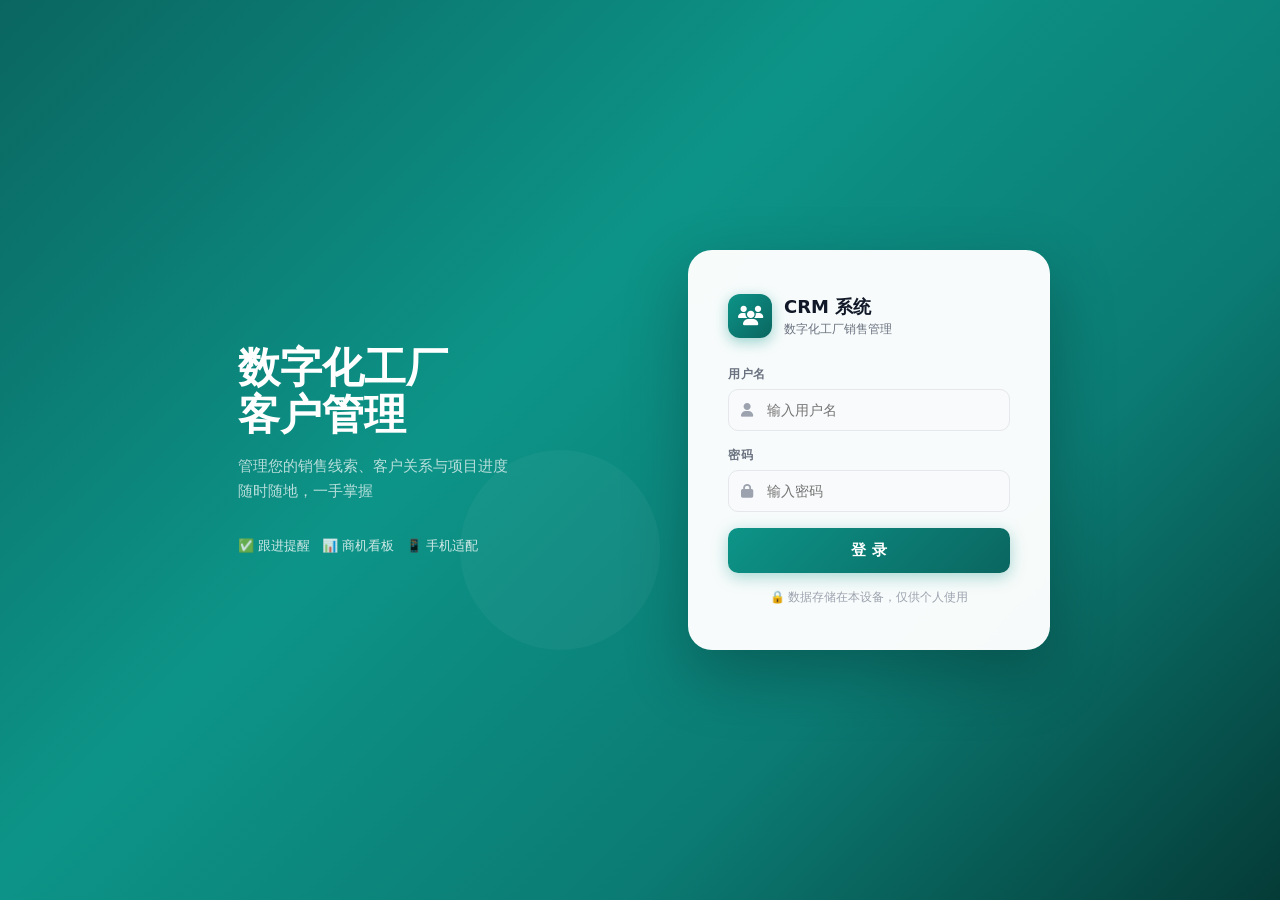
==== commit d9b614e5: "feat: CRM UI 升级 - 新版设计系统 - 重构CSS设计系统（主色改为teal-500） - 登录页双栏毛玻璃布局 - 侧边栏分组导航 + 顶栏胶囊搜索 - 工作台KPI卡片 + 柱状图 " ====
--- a/index.html
+++ b/index.html
@@ -11,96 +11,167 @@
 <link href="https://fonts.googleapis.com/css2?family=Inter:wght@400;500;600;700&display=swap" rel="stylesheet">
 <link rel="stylesheet" href="css/style.css">
 <link rel="stylesheet" href="https://cdnjs.cloudflare.com/ajax/libs/font-awesome/6.4.0/css/all.min.css">
-<script src="https://cdn.jsdelivr.net/npm/tesseract.js@5/dist/tesseract.min.js"></script>
-</head>
+<script src="js/app.js"></script>
 <body>
-<!-- 登录遮罩 -->
+<!-- 登录遮罩（新版：双栏布局） -->
 <div class="login-overlay" id="loginOverlay">
-  <div class="login-box">
-    <div class="login-logo">
-      <i class="fas fa-briefcase"></i>
-      <h2>销售CRM系统</h2>
-      <p>请输入访问密码</p>
-    </div>
-    <div class="login-form">
-      <input type="text" id="loginUsername" placeholder="请输入用户名" autocomplete="username" onkeypress="if(event.key==='Enter')document.getElementById('loginPassword').focus()">
-      <input type="password" id="loginPassword" placeholder="请输入密码" autocomplete="current-password" onkeypress="if(event.key==='Enter')checkLogin()">
-      <button onclick="checkLogin()" class="login-btn">登录</button>
-    </div>
-  </div>
-</div>
-
-<!-- 侧边栏导航 -->
+  <div class="login-container">
+    <!-- 左侧品牌区 -->
+    <div class="login-brand">
+      <div class="login-brand-title">数字化工厂<br>客户管理</div>
+      <div class="login-brand-desc">管理您的销售线索、客户关系与项目进度<br>随时随地，一手掌握</div>
+      <div class="login-brand-tags">
+        <div class="login-brand-tag">✅ 跟进提醒</div>
+        <div class="login-brand-tag">📊 商机看板</div>
+        <div class="login-brand-tag">📱 手机适配</div>
+      </div>
+    </div>
+    <!-- 右侧登录表单面板 -->
+    <div class="login-form-panel">
+      <div class="login-box">
+        <div class="login-logo">
+          <div class="login-logo-icon"><i class="fas fa-users"></i></div>
+          <div class="login-logo-text"><h2>CRM 系统</h2><p>数字化工厂销售管理</p></div>
+        </div>
+        <div class="login-form">
+          <div class="login-field">
+            <label>用户名</label>
+            <div class="login-input-wrap">
+              <i class="fas fa-user"></i>
+              <input type="text" id="loginUsername" class="login-input" placeholder="输入用户名" autocomplete="username" onkeypress="if(event.key==='Enter')document.getElementById('loginPassword').focus()">
+            </div>
+          </div>
+          <div class="login-field">
+            <label>密码</label>
+            <div class="login-input-wrap">
+              <i class="fas fa-lock"></i>
+              <input type="password" id="loginPassword" class="login-input" placeholder="输入密码" autocomplete="current-password" onkeypress="if(event.key==='Enter')checkLogin()">
+            </div>
+          </div>
+          <button onclick="checkLogin()" class="login-btn">登 录</button>
+          <div class="login-hint">🔒 数据存储在本设备，仅供个人使用</div>
+        </div>
+      </div>
+    </div>
+    <!-- 装饰圆形 -->
+    <div class="login-bg-circle"></div>
+    <div class="login-bg-circle"></div>
+    <div class="login-bg-circle"></div>
+  </div>
+</div>
+
+<!-- 侧边栏导航（带分组标签） -->
 <div class="sidebar" id="sidebar">
   <div class="sidebar-header">
     <div class="logo">
-      <i class="fas fa-briefcase"></i>
-      <span class="logo-text">销售CRM</span>
+      <div class="logo-icon">📊</div>
+      <div>
+        <div class="logo-text">CRM</div>
+        <div class="logo-sub">数字化工厂</div>
+      </div>
     </div>
     <button class="sidebar-toggle" id="sidebarToggle"><i class="fas fa-bars"></i></button>
   </div>
   <nav class="sidebar-nav">
-    <a href="#" class="nav-item active" data-page="dashboard"><i class="fas fa-chart-pie"></i><span>工作台</span></a>
-    <a href="#" class="nav-item" data-page="leads"><i class="fas fa-user-plus"></i><span>线索管理</span></a>
-    <a href="#" class="nav-item" data-page="customers"><i class="fas fa-users"></i><span>客户管理</span></a>
-    <a href="#" class="nav-item" data-page="opportunities"><i class="fas fa-fire"></i><span>商机管理</span></a>
-    <a href="#" class="nav-item" data-page="contracts"><i class="fas fa-file-contract"></i><span>合同管理</span></a>
-    <a href="#" class="nav-item" data-page="projects"><i class="fas fa-tasks"></i><span>项目实施</span></a>
-    <a href="#" class="nav-item" data-page="followup">
-      <i class="fas fa-bell"></i><span>跟进提醒</span>
-      <span class="badge" id="followupBadge">0</span>
-    </a>
-    <a href="#" class="nav-item" data-page="maintenance"><i class="fas fa-heart"></i><span>客户维护</span></a>
-    <a href="#" class="nav-item" data-page="card"><i class="fas fa-id-card"></i><span>名片录入</span></a>
+    <!-- 工作台 -->
+    <div class="nav-group">
+      <div class="nav-group-label">工作台</div>
+      <a href="#" class="nav-item active" data-page="dashboard">
+        <i class="fas fa-chart-pie"></i><span>工作台</span>
+      </a>
+    </div>
+    <!-- 销售 -->
+    <div class="nav-group">
+      <div class="nav-group-label">销售</div>
+      <a href="#" class="nav-item" data-page="leads">
+        <i class="fas fa-user-plus"></i><span>线索管理</span>
+      </a>
+      <a href="#" class="nav-item" data-page="customers">
+        <i class="fas fa-users"></i><span>客户管理</span>
+      </a>
+      <a href="#" class="nav-item" data-page="opportunities">
+        <i class="fas fa-fire"></i><span>商机看板</span>
+      </a>
+    </div>
+    <!-- 管理 -->
+    <div class="nav-group">
+      <div class="nav-group-label">管理</div>
+      <a href="#" class="nav-item" data-page="contracts">
+        <i class="fas fa-file-contract"></i><span>合同管理</span>
+      </a>
+      <a href="#" class="nav-item" data-page="projects">
+        <i class="fas fa-tasks"></i><span>项目实施</span>
+      </a>
+      <a href="#" class="nav-item" data-page="followup">
+        <i class="fas fa-bell"></i><span>跟进提醒</span>
+        <span class="nav-badge" id="followupBadge">0</span>
+      </a>
+      <a href="#" class="nav-item" data-page="maintenance">
+        <i class="fas fa-heart"></i><span>客户维护</span>
+      </a>
+    </div>
     <div class="nav-divider"></div>
-    <a href="#" class="nav-item" data-page="settings"><i class="fas fa-cog"></i><span>系统设置</span></a>
+    <!-- 系统 -->
+    <div class="nav-group" style="margin-bottom:0">
+      <div class="nav-group-label">系统</div>
+      <a href="#" class="nav-item" data-page="settings">
+        <i class="fas fa-cog"></i><span>系统设置</span>
+      </a>
+    </div>
   </nav>
+  <!-- 底部用户信息 -->
+  <div class="sidebar-footer" id="sidebarUserFooter">
+    <div class="sidebar-avatar" id="sidebarAvatar">管</div>
+    <div>
+      <div class="sidebar-user-name" id="currentUserName">管理员</div>
+      <div class="sidebar-user-role">系统用户</div>
+    </div>
+  </div>
 </div>
 
 <!-- 主内容区 -->
 <div class="main-content" id="mainContent">
   <div class="topbar">
     <button class="mobile-menu-btn" id="mobileMenuBtn"><i class="fas fa-bars"></i></button>
-    <h1 class="page-title" id="pageTitle">工作台</h1>
-    <div class="topbar-right">
-      <div class="current-time" id="currentTime"></div>
-      <div class="user-info"><i class="fas fa-user-circle"></i><span id="currentUserName">管理员</span></div>
-    </div>
+    <div class="page-title" id="pageTitle">工作台</div>
+    <div class="topbar-search" id="topbarSearch">
+      <i class="fas fa-search"></i>搜索客户/商机...
+    </div>
+    <button class="btn btn-primary btn-sm" onclick="showQuickAddMenu()">
+      <i class="fas fa-plus"></i>新增
+    </button>
+    <div class="user-info"><i class="fas fa-user-circle"></i><span id="topbarUserName">管理员</span></div>
   </div>
 
   <div class="page-content">
 
     <!-- ===== 工作台 ===== -->
     <div id="page-dashboard" class="page active">
-      <!-- 统计卡片（可点击跳转） -->
-      <div class="stats-grid">
-        <div class="stat-card blue clickable" onclick="navigateTo('leads')">
-          <div class="stat-icon"><i class="fas fa-user-plus"></i></div>
-          <div class="stat-info">
-            <div class="stat-value" id="stat-leads">0</div>
-            <div class="stat-label">待跟进线索</div>
-          </div>
-        </div>
-        <div class="stat-card orange clickable" onclick="navigateTo('opportunities')">
-          <div class="stat-icon"><i class="fas fa-fire"></i></div>
-          <div class="stat-info">
-            <div class="stat-value" id="stat-opps">0</div>
-            <div class="stat-label">进行中商机</div>
-          </div>
-        </div>
-        <div class="stat-card green clickable" onclick="navigateTo('contracts')">
-          <div class="stat-icon"><i class="fas fa-handshake"></i></div>
-          <div class="stat-info">
-            <div class="stat-value" id="stat-contracts">0</div>
-            <div class="stat-label">本月成交</div>
-          </div>
-        </div>
-        <div class="stat-card red clickable" onclick="navigateTo('followup')">
-          <div class="stat-icon"><i class="fas fa-bell"></i></div>
-          <div class="stat-info">
-            <div class="stat-value" id="stat-reminders">0</div>
-            <div class="stat-label">今日待跟进</div>
-          </div>
+      <!-- KPI 统计条 -->
+      <div class="kpi-bar">
+        <div class="kpi-card clickable" style="--kpi-color:#dbeafe" onclick="navigateTo('leads')">
+          <div class="kpi-icon" style="background:#dbeafe">💰</div>
+          <div class="kpi-label">本月合同额</div>
+          <div class="kpi-value"><span id="stat-month-contracts">¥0</span><span>万</span></div>
+          <div class="kpi-trend up" id="stat-month-trend">▲ 本月签约</div>
+        </div>
+        <div class="kpi-card clickable" style="--kpi-color:#d1fae5" onclick="navigateTo('opportunities')">
+          <div class="kpi-icon" style="background:#d1fae5">📈</div>
+          <div class="kpi-label">在谈商机</div>
+          <div class="kpi-value"><span id="stat-opps">0</span><span> 个</span></div>
+          <div class="kpi-trend up" id="stat-opps-trend">▲ 活跃商机</div>
+        </div>
+        <div class="kpi-card clickable" style="--kpi-color:#ffedd5" onclick="navigateTo('customers')">
+          <div class="kpi-icon" style="background:#ffedd5">👥</div>
+          <div class="kpi-label">客户总数</div>
+          <div class="kpi-value"><span id="stat-customers">0</span><span> 家</span></div>
+          <div class="kpi-trend up" id="stat-customers-trend">▲ 本月新增</div>
+        </div>
+        <div class="kpi-card clickable" style="--kpi-color:#fee2e2" onclick="navigateTo('followup')">
+          <div class="kpi-icon" style="background:#fee2e2">⏰</div>
+          <div class="kpi-label">今日待跟进</div>
+          <div class="kpi-value"><span id="stat-reminders">0</span><span> 条</span></div>
+          <div class="kpi-trend down" id="stat-reminders-trend">▼ 待处理</div>
         </div>
       </div>
 
@@ -127,41 +198,74 @@
         </div>
       </div>
 
-      <div class="dashboard-grid">
-        <div class="card">
-          <div class="card-header">
-            <h3><i class="fas fa-clock"></i> 今日待办</h3>
-            <button class="btn-link" onclick="navigateTo('followup')">查看全部</button>
-          </div>
-          <div id="todayTasks" class="task-list">
-            <div class="empty-state"><i class="fas fa-check-circle"></i> 暂无待办事项</div>
-          </div>
-        </div>
-        <div class="card">
-          <div class="card-header">
-            <h3><i class="fas fa-chart-line"></i> 销售漏斗</h3>
-          </div>
-          <div class="funnel-chart">
-            <div class="funnel-item clickable" style="width:100%" onclick="navigateTo('leads')">
-              <span class="funnel-label">线索</span>
-              <span class="funnel-count" id="funnel-leads">0</span>
-            </div>
-            <div class="funnel-item clickable" style="width:80%" onclick="navigateTo('opportunities')">
-              <span class="funnel-label">商机</span>
-              <span class="funnel-count" id="funnel-opps">0</span>
-            </div>
-            <div class="funnel-item clickable" style="width:60%" onclick="navigateTo('opportunities')">
-              <span class="funnel-label">需求确认</span>
-              <span class="funnel-count" id="funnel-needs">0</span>
-            </div>
-            <div class="funnel-item clickable" style="width:40%" onclick="navigateTo('contracts')">
-              <span class="funnel-label">合同签署</span>
-              <span class="funnel-count" id="funnel-contracts">0</span>
-            </div>
-          </div>
-        </div>
-      </div>
-
+      <!-- 图表行：柱状图 + 漏斗图 -->
+      <div class="chart-row">
+        <div class="chart-card">
+          <div class="chart-header">
+            <div>
+              <div class="chart-title">月度合同趋势</div>
+              <div class="chart-subtitle">近6个月签约金额（万元）</div>
+            </div>
+            <span class="tag tag-teal">2026</span>
+          </div>
+          <div class="bar-chart" id="dashboardBarChart">
+            <div class="bar-group"><div class="bar" style="height:40%;background:var(--primary-200)"></div><div class="bar-label">11月</div></div>
+            <div class="bar-group"><div class="bar" style="height:60%;background:var(--primary-200)"></div><div class="bar-label">12月</div></div>
+            <div class="bar-group"><div class="bar" style="height:35%;background:var(--primary-300)"></div><div class="bar-label">1月</div></div>
+            <div class="bar-group"><div class="bar" style="height:70%;background:var(--primary-400)"></div><div class="bar-label">2月</div></div>
+            <div class="bar-group"><div class="bar" style="height:55%;background:var(--primary-500)"></div><div class="bar-label">3月</div></div>
+            <div class="bar-group"><div class="bar" style="height:85%;background:linear-gradient(180deg,var(--primary-500),var(--primary-700))"></div><div class="bar-label" style="color:var(--primary-600);font-weight:700">4月 ✦</div></div>
+          </div>
+        </div>
+        <div class="chart-card">
+          <div class="chart-header">
+            <div>
+              <div class="chart-title">销售漏斗</div>
+              <div class="chart-subtitle">各阶段商机数量</div>
+            </div>
+          </div>
+          <div class="funnel" id="dashboardFunnel">
+            <div class="funnel-item">
+              <div class="funnel-label">线索</div>
+              <div class="funnel-bar-wrap"><div class="funnel-bar" style="width:100%;background:var(--info)" id="funnel-leads">0</div></div>
+              <div class="funnel-num" id="funnel-leads-num">0</div>
+            </div>
+            <div class="funnel-item">
+              <div class="funnel-label">初步接触</div>
+              <div class="funnel-bar-wrap"><div class="funnel-bar" style="width:72%;background:var(--primary-400)" id="funnel-demo">0</div></div>
+              <div class="funnel-num" id="funnel-demo-num">0</div>
+            </div>
+            <div class="funnel-item">
+              <div class="funnel-label">需求分析</div>
+              <div class="funnel-bar-wrap"><div class="funnel-bar" style="width:50%;background:var(--primary-500)" id="funnel-needs">0</div></div>
+              <div class="funnel-num" id="funnel-needs-num">0</div>
+            </div>
+            <div class="funnel-item">
+              <div class="funnel-label">报价谈判</div>
+              <div class="funnel-bar-wrap"><div class="funnel-bar" style="width:28%;background:var(--warning)" id="funnel-negotiation">0</div></div>
+              <div class="funnel-num" id="funnel-negotiation-num">0</div>
+            </div>
+            <div class="funnel-item">
+              <div class="funnel-label">成交</div>
+              <div class="funnel-bar-wrap"><div class="funnel-bar" style="width:14%;background:var(--success)" id="funnel-won">0</div></div>
+              <div class="funnel-num" id="funnel-won-num">0</div>
+            </div>
+          </div>
+        </div>
+      </div>
+
+      <!-- 待办提醒 -->
+      <div class="card mt-16">
+        <div class="card-header">
+          <h3><i class="fas fa-bell"></i> 今日待办</h3>
+          <button class="btn-link" onclick="navigateTo('followup')">查看全部</button>
+        </div>
+        <div id="todayTasks" class="reminder-list" style="padding:12px">
+          <div class="empty-state"><i class="fas fa-check-circle"></i> 暂无待办事项</div>
+        </div>
+      </div>
+
+      <!-- 最近动态 -->
       <div class="card mt-16">
         <div class="card-header"><h3><i class="fas fa-history"></i> 最近动态</h3></div>
         <div id="recentActivities" class="activity-list">
@@ -176,7 +280,10 @@
         <button class="btn btn-primary" onclick="openModal('addLeadModal')"><i class="fas fa-plus"></i> 新增线索</button>
         <div class="search-box"><i class="fas fa-search"></i><input type="text" placeholder="搜索线索..." id="leadsSearch" oninput="filterList('leads')"></div>
       </div>
-      <div class="card">
+      <div class="table-wrap">
+        <div class="table-toolbar">
+          <span style="font-size:13px;color:var(--gray-500)">共 <strong id="leadsCount">0</strong> 条线索</span>
+        </div>
         <div class="table-container">
           <table class="data-table">
             <thead><tr><th>客户名称</th><th>联系人</th><th>来源</th><th>状态</th><th>负责人</th><th>下次跟进</th><th>操作</th></tr></thead>
@@ -192,7 +299,10 @@
         <button class="btn btn-primary" onclick="openModal('addCustomerModal')"><i class="fas fa-plus"></i> 新增客户</button>
         <div class="search-box"><i class="fas fa-search"></i><input type="text" placeholder="搜索客户..." id="customersSearch" oninput="filterList('customers')"></div>
       </div>
-      <div class="card">
+      <div class="table-wrap">
+        <div class="table-toolbar">
+          <span style="font-size:13px;color:var(--gray-500)">共 <strong id="customersCount">0</strong> 家客户</span>
+        </div>
         <div class="table-container">
           <table class="data-table">
             <thead><tr><th>公司名称</th><th>联系人</th><th>电话</th><th>行业</th><th>客户等级</th><th>负责人</th><th>操作</th></tr></thead>
@@ -228,16 +338,55 @@
       </div>
       <!-- 看板视图 -->
       <div class="kanban-board" id="oppKanban">
-        <div class="kanban-col"><div class="kanban-col-header needs-analysis">需求分析</div><div class="kanban-items" id="kanban-needs_analysis"></div></div>
-        <div class="kanban-col"><div class="kanban-col-header demo">演示交流</div><div class="kanban-items" id="kanban-demo"></div></div>
-        <div class="kanban-col"><div class="kanban-col-header proposal">方案提交</div><div class="kanban-items" id="kanban-proposal"></div></div>
-        <div class="kanban-col"><div class="kanban-col-header negotiation">商务谈判</div><div class="kanban-items" id="kanban-negotiation"></div></div>
-        <div class="kanban-col"><div class="kanban-col-header won">成交</div><div class="kanban-items" id="kanban-won"></div></div>
-        <div class="kanban-col"><div class="kanban-col-header lost">失败</div><div class="kanban-items" id="kanban-lost"></div></div>
-      </div>
-      <!-- 列表视图（仅电脑端可见） -->
+        <div class="kanban-col">
+          <div class="kanban-col-header">
+            <div class="kanban-col-title"><div class="kanban-stage-dot" style="background:#818cf8"></div>需求分析</div>
+            <span class="kanban-col-count" id="kanban-needs_analysis-count">0</span>
+          </div>
+          <div class="kanban-items" id="kanban-needs_analysis"></div>
+        </div>
+        <div class="kanban-col">
+          <div class="kanban-col-header">
+            <div class="kanban-col-title"><div class="kanban-stage-dot" style="background:#0d9488"></div>演示交流</div>
+            <span class="kanban-col-count" id="kanban-demo-count">0</span>
+          </div>
+          <div class="kanban-items" id="kanban-demo"></div>
+        </div>
+        <div class="kanban-col">
+          <div class="kanban-col-header">
+            <div class="kanban-col-title"><div class="kanban-stage-dot" style="background:#3b82f6"></div>方案提交</div>
+            <span class="kanban-col-count" id="kanban-proposal-count">0</span>
+          </div>
+          <div class="kanban-items" id="kanban-proposal"></div>
+        </div>
+        <div class="kanban-col">
+          <div class="kanban-col-header">
+            <div class="kanban-col-title"><div class="kanban-stage-dot" style="background:#f59e0b"></div>商务谈判</div>
+            <span class="kanban-col-count" id="kanban-negotiation-count">0</span>
+          </div>
+          <div class="kanban-items" id="kanban-negotiation"></div>
+        </div>
+        <div class="kanban-col">
+          <div class="kanban-col-header">
+            <div class="kanban-col-title"><div class="kanban-stage-dot" style="background:#10b981"></div>成交</div>
+            <span class="kanban-col-count" id="kanban-won-count">0</span>
+          </div>
+          <div class="kanban-items" id="kanban-won"></div>
+        </div>
+        <div class="kanban-col">
+          <div class="kanban-col-header">
+            <div class="kanban-col-title"><div class="kanban-stage-dot" style="background:#ef4444"></div>失败</div>
+            <span class="kanban-col-count" id="kanban-lost-count">0</span>
+          </div>
+          <div class="kanban-items" id="kanban-lost"></div>
+        </div>
+      </div>
+      <!-- 列表视图 -->
       <div id="oppListView" style="display:none">
-        <div class="card">
+        <div class="table-wrap">
+          <div class="table-toolbar">
+            <span style="font-size:13px;color:var(--gray-500)">共 <strong id="oppListCount">0</strong> 个商机</span>
+          </div>
           <div class="table-container">
             <table class="data-table">
               <thead><tr><th>商机名称</th><th>关联客户</th><th>阶段</th><th>预计金额</th><th>负责人</th><th>预计成交日期</th><th>操作</th></tr></thead>
@@ -253,7 +402,10 @@
       <div class="page-actions">
         <button class="btn btn-primary" onclick="openModal('addContractModal')"><i class="fas fa-plus"></i> 上传合同</button>
       </div>
-      <div class="card">
+      <div class="table-wrap">
+        <div class="table-toolbar">
+          <span style="font-size:13px;color:var(--gray-500)">共 <strong id="contractsCount">0</strong> 份合同</span>
+        </div>
         <div class="table-container">
           <table class="data-table">
             <thead><tr><th>合同编号</th><th>客户名称</th><th>合同金额</th><th>签署日期</th><th>状态</th><th>负责人</th><th>操作</th></tr></thead>
@@ -297,47 +449,6 @@
       <div class="card">
         <div class="card-header"><h3><i class="fas fa-calendar-alt"></i> 老客户维护计划</h3></div>
         <div id="maintenanceList" class="maintenance-list"><div class="empty-state"><i class="fas fa-heart"></i> 暂无维护计划</div></div>
-      </div>
-    </div>
-
-    <!-- ===== 名片录入 ===== -->
-    <div id="page-card" class="page">
-      <div class="card-scan-area">
-        <div class="card">
-          <div class="card-header"><h3><i class="fas fa-id-card"></i> 名片信息录入</h3></div>
-          <div class="card-scan-tips">
-            <div class="tip-item"><i class="fas fa-camera"></i><span>拍照上传名片，手动确认信息后保存为线索或客户</span></div>
-          </div>
-          <div class="card-upload-area" id="cardUploadArea">
-            <i class="fas fa-cloud-upload-alt"></i>
-            <p>上传名片图片</p><p class="sub-text">支持拍照或从相册选择</p>
-            <div style="display:flex;gap:10px;justify-content:center;margin-top:12px;flex-wrap:wrap">
-              <button type="button" class="btn btn-primary btn-sm" onclick="document.getElementById('cardImageCamera').click()"><i class="fas fa-camera"></i> 拍照</button>
-              <button type="button" class="btn btn-outline btn-sm" onclick="document.getElementById('cardImageGallery').click()"><i class="fas fa-images"></i> 从相册选择</button>
-            </div>
-            <input type="file" id="cardImageCamera" accept="image/*" capture="environment" style="display:none" onchange="previewCardImage(event)">
-            <input type="file" id="cardImageGallery" accept="image/*" style="display:none" onchange="previewCardImage(event)">
-          </div>
-          <div id="cardPreview" style="display:none"><img id="cardPreviewImg" src="" alt="名片预览"></div>
-          <div class="card-form">
-            <h4>填写/确认名片信息</h4>
-            <div class="form-grid">
-              <div class="form-group"><label>姓名 *</label><input type="text" id="card-name" placeholder="联系人姓名"></div>
-              <div class="form-group"><label>职位</label><input type="text" id="card-title" placeholder="职位/头衔"></div>
-              <div class="form-group"><label>公司名称 *</label><input type="text" id="card-company" placeholder="公司全称"></div>
-              <div class="form-group"><label>手机号 *</label><input type="tel" id="card-phone" placeholder="手机号码"></div>
-              <div class="form-group"><label>邮箱</label><input type="email" id="card-email" placeholder="电子邮箱"></div>
-              <div class="form-group"><label>行业</label><select id="card-industry"><option value="">请选择行业</option></select></div>
-              <div class="form-group full-width"><label>地址</label><input type="text" id="card-address" placeholder="公司地址"></div>
-              <div class="form-group full-width"><label>备注</label><textarea id="card-note" placeholder="初次见面的印象、背景信息等..." rows="3"></textarea></div>
-            </div>
-            <div class="form-actions">
-              <button class="btn btn-secondary" onclick="clearCardForm()">清空</button>
-              <button class="btn btn-primary" onclick="saveCardAsLead()">保存为线索</button>
-              <button class="btn btn-success" onclick="saveCardAsCustomer()">保存为客户</button>
-            </div>
-          </div>
-        </div>
       </div>
     </div>
 
@@ -466,27 +577,6 @@
 <div class="modal" id="addLeadModal">
   <div class="modal-header"><h3>新增线索</h3><button onclick="closeModal('addLeadModal')"><i class="fas fa-times"></i></button></div>
   <div class="modal-body">
-    <!-- 名片快速录入区 -->
-    <div class="card-scan-area" style="margin-bottom:16px">
-      <div class="card-upload-compact">
-        <div id="leadCardUploadArea">
-          <i class="fas fa-id-card"></i>
-          <span>上传名片自动识别</span>
-          <div style="display:flex;gap:8px;justify-content:center;margin-top:8px;flex-wrap:wrap">
-            <button type="button" class="btn btn-primary btn-sm" onclick="document.getElementById('leadCardCamera').click()"><i class="fas fa-camera"></i> 拍照</button>
-            <button type="button" class="btn btn-outline btn-sm" onclick="document.getElementById('leadCardGallery').click()"><i class="fas fa-images"></i> 相册</button>
-          </div>
-          <input type="file" id="leadCardCamera" accept="image/*" capture="environment" style="display:none" onchange="previewLeadCardImage(event)">
-          <input type="file" id="leadCardGallery" accept="image/*" style="display:none" onchange="previewLeadCardImage(event)">
-        </div>
-        <div id="leadCardPreview" style="display:none">
-          <img id="leadCardPreviewImg" src="" alt="名片预览" style="max-width:100%;max-height:200px;border-radius:8px;margin-bottom:8px">
-          <div id="leadOcrStatus" style="font-size:12px;color:#1976d2;margin-bottom:4px">正在识别名片...</div>
-          <button type="button" class="btn btn-text btn-sm" onclick="clearLeadCard()"><i class="fas fa-times"></i> 清除</button>
-        </div>
-      </div>
-    </div>
-    <!-- 手动补充表单 -->
     <div class="form-grid">
       <div class="form-group"><label>公司名称 *</label><input type="text" id="lead-company" placeholder="公司名称"></div>
       <div class="form-group"><label>联系人 *</label><input type="text" id="lead-contact" placeholder="联系人姓名"></div>
@@ -753,6 +843,36 @@
 <!-- Toast提示 -->
 <div id="toast" class="toast"></div>
 
+<!-- ===== 移动端底部导航 ===== -->
+<nav class="mobile-bottom-nav" id="mobileBottomNav">
+  <div class="mobile-nav-item active" data-page="dashboard" onclick="navigateToMobile(this)">
+    <i class="fas fa-chart-pie"></i>
+    <span>工作台</span>
+    <div class="mobile-nav-dot"></div>
+  </div>
+  <div class="mobile-nav-item" data-page="customers" onclick="navigateToMobile(this)">
+    <i class="fas fa-users"></i>
+    <span>客户</span>
+  </div>
+  <div class="mobile-nav-item" data-page="opportunities" onclick="navigateToMobile(this)">
+    <i class="fas fa-fire"></i>
+    <span>商机</span>
+  </div>
+  <div class="mobile-nav-item" data-page="followup" onclick="navigateToMobile(this)">
+    <i class="fas fa-bell"></i>
+    <span>跟进</span>
+  </div>
+  <div class="mobile-nav-item" data-page="settings" onclick="navigateToMobile(this)">
+    <i class="fas fa-cog"></i>
+    <span>设置</span>
+  </div>
+</nav>
+
+<!-- 移动端悬浮新增按钮 -->
+<div class="mobile-fab" id="mobileFab" onclick="showQuickAddMenu()">
+  <i class="fas fa-plus"></i>
+</div>
+
 <script>
 // ============ 账号管理（用户名+密码存储在localStorage）============
 const DEFAULT_USERNAME = 'admin';
@@ -768,14 +888,24 @@
 function checkLogin() {
   const inputUser = document.getElementById('loginUsername').value.trim();
   const inputPass = document.getElementById('loginPassword').value;
-  const account = getAccount();
   if (!inputUser) { showLoginError('请输入用户名'); return; }
   if (!inputPass) { showLoginError('请输入密码'); return; }
+
+  // 从 localStorage 读取，若为空则用默认值
+  const savedUsername = localStorage.getItem('crm_username');
+  const savedPassword = localStorage.getItem('crm_password');
+
+  // 兼容：若未设置过（首次使用），自动写入默认值
+  if (savedUsername === null && savedPassword === null) {
+    localStorage.setItem('crm_username', DEFAULT_USERNAME);
+    localStorage.setItem('crm_password', DEFAULT_PASSWORD);
+  }
+
+  const account = getAccount();
   if (inputUser === account.username && inputPass === account.password) {
     document.getElementById('loginOverlay').style.display = 'none';
     sessionStorage.setItem('crm_logged_in', 'true');
     sessionStorage.setItem('crm_current_user', inputUser);
-    // 更新右上角显示用户名
     const userEl = document.getElementById('currentUserName');
     if (userEl) userEl.textContent = inputUser;
   } else {
@@ -797,11 +927,33 @@
 }
 
 // 检查是否已登录
-if (sessionStorage.getItem('crm_logged_in') === 'true') {
-  document.getElementById('loginOverlay').style.display = 'none';
-  const savedUser = sessionStorage.getItem('crm_current_user') || getAccount().username;
-  const userEl = document.getElementById('currentUserName');
-  if (userEl) userEl.textContent = savedUser;
+(function() {
+  if (sessionStorage.getItem('crm_logged_in') === 'true') {
+    const overlay = document.getElementById('loginOverlay');
+    if (overlay) overlay.style.display = 'none';
+    const savedUser = sessionStorage.getItem('crm_current_user') || getAccount().username;
+    ['currentUserName','topbarUserName','sidebarName'].forEach(id => {
+      const el = document.getElementById(id);
+      if (el) el.textContent = savedUser;
+    });
+    const avatar = document.getElementById('sidebarAvatar');
+    if (avatar) avatar.textContent = savedUser.charAt(0);
+  }
+})();
+
+// ============ 移动端导航 ============
+function navigateToMobile(el) {
+  const page = el.dataset.page;
+  navigateTo(page);
+  // 更新底部导航激活态
+  document.querySelectorAll('.mobile-nav-item').forEach(item => item.classList.remove('active'));
+  el.classList.add('active');
+}
+
+// ============ 快捷新增菜单（手机端点击新增按钮弹出）============
+function showQuickAddMenu() {
+  // 弹出商机模态框作为默认选项（也可改为选择列表）
+  openModal('addOppModal');
 }
 </script>
 <script src="js/app.js"></script>
--- a/css/style.css
+++ b/css/style.css
@@ -1,29 +1,28 @@
 /* =====================================================
-   设计令牌 Design Tokens
+   设计令牌 Design Tokens（参照 UI 设计方案）
    ===================================================== */
 :root {
-  /* 主色 - 工业蓝绿 */
-  --primary-50:  #f0fdfa;
-  --primary-100: #ccfbf1;
-  --primary-200: #99f6e4;
-  --primary-300: #5eead4;
-  --primary-400: #2dd4bf;
-  --primary-500: #14b8a6;
-  --primary-600: #0d9488;  /* 核心品牌色 */
-  --primary-700: #0f766e;
-  --primary-800: #115e59;
-  --primary-900: #134e4a;
+  /* 主色 - 工业蓝绿 Teal */
+  --primary-50:  #edfafa;
+  --primary-100: #d5f5f6;
+  --primary-200: #afeaec;
+  --primary-300: #7dd9da;
+  --primary-400: #16bdbd;
+  --primary-500: #0d9488;  /* 核心品牌色 */
+  --primary-600: #0b7b73;
+  --primary-700: #0a6660;
+  --primary-800: #084f4a;
+  --primary-900: #053b37;
 
   /* 强调色 - 暖橙 */
   --accent-400: #fb923c;
   --accent-500: #f97316;
-  --accent-600: #ea6c0a;
 
   /* 语义色 */
   --success:  #10b981;
   --success-bg: #d1fae5;
   --warning:  #f59e0b;
-  --warning-bg: #fef3c7;
+  --warning-bg: #fef9c3;
   --danger:   #ef4444;
   --danger-bg: #fee2e2;
   --info:     #3b82f6;
@@ -44,6 +43,14 @@
   /* 字体 */
   --font: 'Inter', 'PingFang SC', 'Hiragino Sans GB', 'Microsoft YaHei', system-ui, sans-serif;
 
+  /* 字号 */
+  --text-xs:   0.75rem;
+  --text-sm:   0.875rem;
+  --text-base: 1rem;
+  --text-lg:   1.125rem;
+  --text-xl:   1.25rem;
+  --text-2xl:  1.5rem;
+
   /* 圆角 */
   --radius-sm: 6px;
   --radius-md: 10px;
@@ -52,11 +59,11 @@
   --radius-full: 9999px;
 
   /* 阴影 */
-  --shadow-xs: 0 1px 2px rgba(0,0,0,.05);
-  --shadow-sm: 0 2px 8px rgba(0,0,0,.07);
-  --shadow-md: 0 4px 16px rgba(0,0,0,.09);
-  --shadow-lg: 0 8px 32px rgba(0,0,0,.11);
-  --shadow-xl: 0 16px 48px rgba(0,0,0,.14);
+  --shadow-xs: 0 1px 2px rgba(0,0,0,.06);
+  --shadow-sm: 0 2px 8px rgba(0,0,0,.08);
+  --shadow-md: 0 4px 16px rgba(0,0,0,.10);
+  --shadow-lg: 0 8px 32px rgba(0,0,0,.12);
+  --shadow-xl: 0 16px 48px rgba(0,0,0,.16);
   --shadow-teal: 0 4px 16px rgba(13,148,136,.25);
 
   /* 过渡 */
@@ -68,7 +75,7 @@
 html { font-size: 14px; }
 body {
   font-family: var(--font);
-  background: #f0f4f8;
+  background: var(--gray-100);
   color: var(--gray-800);
   display: flex;
   height: 100vh;
@@ -79,7 +86,7 @@
 /* ============ 侧边栏 ============ */
 .sidebar {
   width: 220px;
-  background: linear-gradient(180deg, #0a4f4a 0%, #0d9488 60%, #14b8a6 100%);
+  background: linear-gradient(180deg, #0a3d38 0%, #0d9488 100%);
   color: #fff;
   display: flex;
   flex-direction: column;
@@ -87,135 +94,562 @@
   transition: width 0.3s ease;
   z-index: 100;
   box-shadow: 2px 0 16px rgba(13,148,136,.18);
+  position: relative;
+  overflow: hidden;
+}
+.sidebar::before {
+  content: '';
+  position: absolute;
+  top: -80px;
+  right: -60px;
+  width: 200px;
+  height: 200px;
+  border-radius: 50%;
+  background: rgba(255,255,255,.05);
+  pointer-events: none;
 }
 .sidebar.collapsed { width: 60px; }
 .sidebar-header {
   display: flex;
   align-items: center;
   justify-content: space-between;
-  padding: 16px 14px;
-  border-bottom: 1px solid rgba(255,255,255,0.12);
-  height: 64px;
-  background: rgba(0,0,0,0.12);
+  padding: 0 16px 20px;
+  border-bottom: 1px solid rgba(255,255,255,.1);
+  margin-bottom: 8px;
+  height: auto;
+  background: transparent;
 }
 .logo { display: flex; align-items: center; gap: 10px; overflow: hidden; }
-.logo i { font-size: 20px; color: #fde68a; flex-shrink: 0; }
-.logo-text { font-size: 16px; font-weight: 700; white-space: nowrap; transition: opacity 0.2s; letter-spacing: 0.3px; }
-.sidebar.collapsed .logo-text { opacity: 0; width: 0; }
+.logo-icon {
+  width: 36px;
+  height: 36px;
+  border-radius: 10px;
+  background: rgba(255,255,255,.2);
+  display: flex;
+  align-items: center;
+  justify-content: center;
+  font-size: 18px;
+  flex-shrink: 0;
+}
+.logo-text { font-size: 16px; font-weight: 800; white-space: nowrap; transition: opacity 0.2s; letter-spacing: 0.5px; color: #fff; }
+.logo-sub { font-size: 10px; color: rgba(255,255,255,.5); margin-top: 1px; }
+.sidebar.collapsed .logo-text,
+.sidebar.collapsed .logo-sub { opacity: 0; width: 0; overflow: hidden; }
 .sidebar-toggle {
   background: none;
   border: none;
-  color: rgba(255,255,255,0.65);
+  color: rgba(255,255,255,.65);
   cursor: pointer;
   padding: 5px;
   border-radius: 6px;
   font-size: 16px;
   transition: all 0.2s;
 }
-.sidebar-toggle:hover { color: #fff; background: rgba(255,255,255,0.15); }
-.sidebar-nav { flex: 1; padding: 10px 0; overflow-y: auto; }
+.sidebar-toggle:hover { color: #fff; background: rgba(255,255,255,.15); }
+.sidebar-nav { flex: 1; padding: 0 0 12px; overflow-y: auto; }
+
+/* 导航分组 */
+.nav-group { padding: 0 12px; margin-bottom: 16px; }
+.nav-group-label {
+  font-size: 10px;
+  font-weight: 700;
+  letter-spacing: 1.5px;
+  color: rgba(255,255,255,.4);
+  padding: 0 8px 8px;
+  text-transform: uppercase;
+}
+
 .nav-item {
   display: flex;
   align-items: center;
-  gap: 12px;
-  padding: 11px 16px;
-  color: rgba(255,255,255,0.78);
+  gap: 10px;
+  padding: 10px 12px;
+  color: rgba(255,255,255,.7);
   text-decoration: none;
   transition: all 0.18s;
   position: relative;
   white-space: nowrap;
   font-size: 14px;
-  margin: 1px 8px;
-  border-radius: var(--radius-md);
+  margin: 1px 4px;
+  border-radius: var(--radius-md);
+  cursor: pointer;
 }
 .nav-item i { font-size: 15px; flex-shrink: 0; width: 20px; text-align: center; }
 .nav-item span { transition: opacity 0.2s; }
 .sidebar.collapsed .nav-item span { opacity: 0; width: 0; overflow: hidden; }
-.nav-item:hover { background: rgba(255,255,255,0.16); color: #fff; }
+.nav-item:hover { background: rgba(255,255,255,.1); color: #fff; }
 .nav-item.active {
-  background: rgba(255,255,255,0.22);
-  color: #fff;
-  font-weight: 600;
-  box-shadow: 0 2px 8px rgba(0,0,0,.15);
-}
-.nav-item.active::before {
-  content: '';
-  position: absolute;
-  left: 0;
-  top: 50%;
-  transform: translateY(-50%);
-  width: 3px;
-  height: 60%;
-  background: #fde68a;
-  border-radius: 0 3px 3px 0;
-}
-.badge {
+  background: rgba(255,255,255,.18);
+  color: #fff;
+  font-weight: 700;
+  box-shadow: inset 3px 0 0 #fff;
+}
+.nav-badge {
+  margin-left: auto;
   background: var(--accent-500);
   color: #fff;
-  font-size: 11px;
+  font-size: 10px;
   font-weight: 700;
   padding: 1px 6px;
   border-radius: var(--radius-full);
-  min-width: 18px;
+  min-width: 20px;
   text-align: center;
-  margin-left: auto;
-}
+}
+.sidebar-footer {
+  margin-top: auto;
+  padding: 16px 20px;
+  border-top: 1px solid rgba(255,255,255,.1);
+  display: flex;
+  align-items: center;
+  gap: 10px;
+}
+.sidebar-avatar {
+  width: 32px;
+  height: 32px;
+  border-radius: 50%;
+  background: linear-gradient(135deg, var(--accent-400), var(--accent-500));
+  display: flex;
+  align-items: center;
+  justify-content: center;
+  color: #fff;
+  font-size: 13px;
+  font-weight: 700;
+  flex-shrink: 0;
+}
+.sidebar-user-name { color: rgba(255,255,255,.9); font-size: 13px; font-weight: 600; }
+.sidebar-user-role { color: rgba(255,255,255,.4); font-size: 10px; }
+.nav-divider { height: 1px; background: rgba(255,255,255,.12); margin: 8px 14px; }
 
 /* ============ 主内容区 ============ */
 .main-content { flex: 1; display: flex; flex-direction: column; overflow: hidden; }
 .topbar {
   height: 64px;
   background: #fff;
-  box-shadow: 0 1px 0 var(--gray-200);
+  border-bottom: 1px solid var(--gray-200);
   display: flex;
   align-items: center;
   padding: 0 24px;
-  gap: 12px;
+  gap: 16px;
   flex-shrink: 0;
-  border-bottom: 1px solid var(--gray-100);
-}
-.mobile-menu-btn { display: none; background: none; border: none; font-size: 20px; color: var(--gray-500); cursor: pointer; }
-.page-title { font-size: 18px; font-weight: 700; flex: 1; color: var(--gray-800); letter-spacing: -0.2px; }
+  position: sticky;
+  top: 0;
+  z-index: 10;
+}
+.mobile-menu-btn { display: none; background: none; border: none; font-size: 20px; color: var(--gray-500); cursor: pointer; padding: 4px; }
+.page-title { font-size: 18px; font-weight: 800; flex: 1; color: var(--gray-900); letter-spacing: -0.2px; }
+.topbar-search {
+  display: flex;
+  align-items: center;
+  gap: 8px;
+  background: var(--gray-50);
+  border: 1.5px solid var(--gray-200);
+  border-radius: var(--radius-full);
+  padding: 8px 14px;
+  font-size: 13px;
+  color: var(--gray-400);
+  cursor: pointer;
+  width: 220px;
+  transition: var(--ease);
+}
+.topbar-search:hover { border-color: var(--primary-300); background: #fff; }
 .topbar-right { display: flex; align-items: center; gap: 16px; }
 .current-time { font-size: 13px; color: var(--gray-400); font-variant-numeric: tabular-nums; }
 .user-info { display: flex; align-items: center; gap: 8px; font-size: 14px; color: var(--gray-600); }
-.user-info i { font-size: 26px; color: var(--primary-600); }
+.user-info i { font-size: 26px; color: var(--primary-500); }
 .page-content { flex: 1; overflow-y: auto; padding: 20px; }
 
 /* ============ 页面切换 ============ */
 .page { display: none; }
 .page.active { display: block; }
 
-/* ============ 统计卡片 ============ */
-.stats-grid { display: grid; grid-template-columns: repeat(4, 1fr); gap: 16px; margin-bottom: 20px; }
-.stat-card {
+/* ============ 登录页 ============ */
+.login-overlay {
+  position: fixed;
+  inset: 0;
+  background: linear-gradient(135deg, #0a6660 0%, #0d9488 40%, #0b7b73 70%, #053b37 100%);
+  z-index: 10000;
+  display: flex;
+  align-items: center;
+  justify-content: center;
+  overflow: hidden;
+}
+.login-bg-circle {
+  position: absolute;
+  border-radius: 50%;
+  background: rgba(255,255,255,.04);
+}
+.login-bg-circle:nth-child(1) { width: 600px; height: 600px; top: -200px; right: -150px; }
+.login-bg-circle:nth-child(2) { width: 400px; height: 400px; bottom: -100px; left: -100px; }
+.login-bg-circle:nth-child(3) { width: 200px; height: 200px; top: 50%; left: 30%; }
+.login-container {
+  display: flex;
+  align-items: center;
+  gap: 0;
+  width: 900px;
+  max-width: 95vw;
+  position: relative;
+  z-index: 1;
+}
+.login-brand {
+  flex: 1;
+  padding: 48px;
+  display: flex;
+  flex-direction: column;
+  justify-content: center;
+  max-width: 460px;
+}
+.login-brand-title {
+  font-size: 42px;
+  font-weight: 900;
+  color: #fff;
+  line-height: 1.1;
+  margin-bottom: 16px;
+}
+.login-brand-desc {
+  color: rgba(255,255,255,.7);
+  font-size: 15px;
+  line-height: 1.7;
+  margin-bottom: 32px;
+}
+.login-brand-tags { display: flex; gap: 12px; flex-wrap: wrap; }
+.login-brand-tag {
+  display: flex;
+  align-items: center;
+  gap: 6px;
+  color: rgba(255,255,255,.8);
+  font-size: 13px;
+}
+.login-form-panel {
+  flex: 1;
+  display: flex;
+  align-items: center;
+  justify-content: center;
+  padding: 40px;
+}
+.login-box {
+  background: rgba(255,255,255,.97);
+  backdrop-filter: blur(20px);
+  border-radius: 24px;
+  padding: 44px 40px;
+  width: 100%;
+  max-width: 380px;
+  box-shadow: 0 24px 64px rgba(0,0,0,.25);
+  animation: slideUp 0.4s cubic-bezier(.34,1.56,.64,1);
+}
+@keyframes slideUp {
+  from { transform: translateY(40px) scale(.96); opacity: 0; }
+  to   { transform: translateY(0) scale(1); opacity: 1; }
+}
+.login-logo {
+  display: flex;
+  align-items: center;
+  gap: 12px;
+  margin-bottom: 28px;
+}
+.login-logo-icon {
+  width: 44px;
+  height: 44px;
+  border-radius: 12px;
+  background: linear-gradient(135deg, var(--primary-500), var(--primary-700));
+  display: flex;
+  align-items: center;
+  justify-content: center;
+  box-shadow: 0 4px 14px rgba(13,148,136,.4);
+}
+.login-logo-icon i { font-size: 20px; color: #fff; }
+.login-logo-text h2 { font-size: 18px; font-weight: 800; color: var(--gray-900); margin: 0 0 2px; }
+.login-logo-text p  { font-size: 12px; color: var(--gray-500); margin: 0; }
+.login-form { display: flex; flex-direction: column; gap: 16px; }
+.login-field { display: flex; flex-direction: column; gap: 6px; }
+.login-field label { font-size: 12px; font-weight: 700; color: var(--gray-500); text-transform: uppercase; letter-spacing: 0.5px; }
+.login-input-wrap { position: relative; }
+.login-input-wrap i { position: absolute; left: 13px; top: 50%; transform: translateY(-50%); color: var(--gray-400); font-size: 14px; }
+.login-input {
+  width: 100%;
+  padding: 12px 14px 12px 38px;
+  border: 1.5px solid var(--gray-200);
+  border-radius: var(--radius-md);
+  font-size: 14px;
+  outline: none;
+  transition: var(--ease);
+  font-family: var(--font);
+  background: var(--gray-50);
+  color: var(--gray-800);
+}
+.login-input:focus {
+  border-color: var(--primary-400);
+  background: #fff;
+  box-shadow: 0 0 0 3px rgba(13,148,136,.12);
+}
+.login-btn {
+  width: 100%;
+  padding: 13px;
+  background: linear-gradient(135deg, var(--primary-500), var(--primary-700));
+  color: #fff;
+  border: none;
+  border-radius: var(--radius-md);
+  font-size: 15px;
+  font-weight: 700;
+  cursor: pointer;
+  transition: all 0.2s;
+  font-family: var(--font);
+  box-shadow: 0 4px 16px rgba(13,148,136,.35);
+  letter-spacing: 0.3px;
+}
+.login-btn:hover { transform: translateY(-1px); box-shadow: 0 6px 20px rgba(13,148,136,.45); }
+.login-btn:active { transform: scale(0.99); }
+.login-hint { font-size: 12px; color: var(--gray-400); text-align: center; }
+
+/* ============ KPI 统计卡片 ============ */
+.kpi-bar {
+  display: grid;
+  grid-template-columns: repeat(4, 1fr);
+  gap: 16px;
+  margin-bottom: 20px;
+}
+.kpi-card {
   background: #fff;
   border-radius: var(--radius-lg);
   padding: 20px;
-  display: flex;
-  align-items: center;
-  gap: 16px;
-  box-shadow: var(--shadow-sm);
   border: 1px solid var(--gray-100);
-  transition: transform var(--ease), box-shadow var(--ease);
-}
-.stat-icon {
-  width: 52px;
-  height: 52px;
+  box-shadow: var(--shadow-xs);
+  transition: var(--ease);
+  cursor: pointer;
+  position: relative;
+  overflow: hidden;
+}
+.kpi-card::before {
+  content: '';
+  position: absolute;
+  bottom: -20px;
+  right: -20px;
+  width: 80px;
+  height: 80px;
+  border-radius: 50%;
+  background: var(--kpi-color, var(--primary-100));
+  opacity: .5;
+}
+.kpi-card:hover { box-shadow: var(--shadow-md); transform: translateY(-2px); }
+.kpi-icon {
+  position: absolute;
+  top: 16px;
+  right: 16px;
+  width: 38px;
+  height: 38px;
   border-radius: var(--radius-md);
   display: flex;
   align-items: center;
   justify-content: center;
-  font-size: 22px;
-  color: #fff;
+  font-size: 18px;
+}
+.kpi-label {
+  font-size: 11px;
+  font-weight: 700;
+  color: var(--gray-500);
+  letter-spacing: 0.5px;
+  text-transform: uppercase;
+  margin-bottom: 8px;
+}
+.kpi-value { font-size: 26px; font-weight: 800; color: var(--gray-900); line-height: 1.2; }
+.kpi-value span { font-size: 14px; font-weight: 500; color: var(--gray-500); }
+.kpi-trend { margin-top: 6px; font-size: 12px; font-weight: 600; display: flex; align-items: center; gap: 3px; }
+.kpi-trend.up   { color: var(--success); }
+.kpi-trend.down { color: var(--danger); }
+
+/* ============ 金额汇总条 ============ */
+.amount-summary {
+  display: flex;
+  align-items: center;
+  background: linear-gradient(135deg, var(--primary-700) 0%, var(--primary-500) 100%);
+  border-radius: var(--radius-lg);
+  padding: 14px 24px;
+  margin-bottom: 20px;
+  box-shadow: var(--shadow-teal);
+  gap: 0;
+  flex-wrap: wrap;
+  border: 1px solid rgba(255,255,255,.1);
+}
+.amount-item {
+  flex: 1;
+  min-width: 150px;
+  display: flex;
+  flex-direction: column;
+  align-items: center;
+  gap: 4px;
+  padding: 6px 0;
+}
+.amount-label {
+  font-size: 12px;
+  color: rgba(255,255,255,.75);
+  white-space: nowrap;
+  font-weight: 500;
+  letter-spacing: 0.3px;
+}
+.amount-label i { margin-right: 4px; }
+.amount-value { font-size: 20px; font-weight: 700; color: #fff; letter-spacing: 0.5px; }
+.amount-value.highlight { color: #fde68a; font-size: 22px; }
+.amount-divider { width: 1px; height: 36px; background: rgba(255,255,255,.18); flex-shrink: 0; }
+
+/* ============ 图表行 ============ */
+.chart-row { display: grid; grid-template-columns: 2fr 1fr; gap: 16px; margin-bottom: 16px; }
+.chart-card {
+  background: #fff;
+  border-radius: var(--radius-lg);
+  padding: 20px;
+  border: 1px solid var(--gray-100);
+  box-shadow: var(--shadow-xs);
+}
+.chart-header { display: flex; align-items: center; justify-content: space-between; margin-bottom: 16px; }
+.chart-title { font-size: 15px; font-weight: 700; color: var(--gray-900); }
+.chart-subtitle { font-size: 12px; color: var(--gray-500); margin-top: 2px; }
+
+/* 柱状图 */
+.bar-chart { display: flex; align-items: flex-end; gap: 8px; height: 120px; }
+.bar-group { display: flex; flex-direction: column; align-items: center; gap: 4px; flex: 1; }
+.bar {
+  border-radius: var(--radius-sm) var(--radius-sm) 0 0;
+  width: 100%;
+  transition: var(--ease);
+  cursor: pointer;
+}
+.bar:hover { opacity: .8; }
+.bar-label { font-size: 11px; color: var(--gray-500); }
+
+/* 漏斗图（新版横向） */
+.funnel { display: flex; flex-direction: column; gap: 8px; }
+.funnel-item { display: flex; align-items: center; gap: 10px; }
+.funnel-label { font-size: 12px; color: var(--gray-600); width: 70px; flex-shrink: 0; font-weight: 500; }
+.funnel-bar-wrap { flex: 1; background: var(--gray-100); border-radius: var(--radius-full); height: 22px; overflow: hidden; }
+.funnel-bar {
+  height: 100%;
+  border-radius: var(--radius-full);
+  display: flex;
+  align-items: center;
+  justify-content: flex-end;
+  padding-right: 8px;
+  font-size: 11px;
+  color: #fff;
+  font-weight: 700;
+  transition: var(--ease);
+  min-width: 28px;
+}
+.funnel-num { font-size: 12px; color: var(--gray-500); width: 28px; text-align: right; flex-shrink: 0; }
+
+/* ============ 仪表盘网格 ============ */
+.dashboard-grid { display: grid; grid-template-columns: 1fr 1fr; gap: 16px; }
+
+/* ============ 待办提醒列表 ============ */
+.reminder-list { display: flex; flex-direction: column; gap: 8px; }
+.reminder-item {
+  display: flex;
+  align-items: center;
+  gap: 12px;
+  padding: 12px 16px;
+  background: #fff;
+  border-radius: var(--radius-md);
+  border: 1px solid var(--gray-100);
+  box-shadow: var(--shadow-xs);
+  cursor: pointer;
+  transition: var(--ease);
+}
+.reminder-item:hover { box-shadow: var(--shadow-sm); border-color: var(--primary-200); }
+.reminder-dot { width: 8px; height: 8px; border-radius: 50%; flex-shrink: 0; }
+.reminder-main { flex: 1; min-width: 0; }
+.reminder-company { font-size: 14px; font-weight: 600; color: var(--gray-800); }
+.reminder-desc { font-size: 12px; color: var(--gray-500); white-space: nowrap; overflow: hidden; text-overflow: ellipsis; }
+.reminder-time { font-size: 12px; color: var(--gray-400); flex-shrink: 0; white-space: nowrap; }
+
+/* ============ 任务列表（向下兼容） ============ */
+.task-list { padding: 8px 0; }
+.task-item {
+  display: flex;
+  align-items: center;
+  gap: 12px;
+  padding: 10px 20px;
+  border-bottom: 1px solid var(--gray-100);
+  cursor: pointer;
+  transition: background var(--ease);
+}
+.task-item:hover { background: var(--primary-50); }
+.task-item:last-child { border-bottom: none; }
+.task-dot { width: 8px; height: 8px; border-radius: 50%; flex-shrink: 0; }
+.task-dot.high   { background: var(--danger); }
+.task-dot.medium { background: var(--warning); }
+.task-dot.low    { background: var(--success); }
+.task-info { flex: 1; }
+.task-name { font-size: 14px; font-weight: 500; }
+.task-meta { font-size: 12px; color: var(--gray-400); margin-top: 2px; }
+.task-date { font-size: 12px; color: var(--danger); white-space: nowrap; font-weight: 500; }
+
+/* ============ 动态列表（向下兼容） ============ */
+.activity-list { padding: 8px 0; }
+.activity-item { display: flex; gap: 12px; padding: 12px 20px; border-bottom: 1px solid var(--gray-100); }
+.activity-item:last-child { border-bottom: none; }
+.activity-icon {
+  width: 32px; height: 32px; border-radius: 50%;
+  background: var(--primary-100);
+  display: flex; align-items: center; justify-content: center;
   flex-shrink: 0;
 }
-.stat-card.blue .stat-icon { background: linear-gradient(135deg, #60a5fa, #2563eb); }
-.stat-card.orange .stat-icon { background: linear-gradient(135deg, #fb923c, #ea580c); }
-.stat-card.green .stat-icon { background: linear-gradient(135deg, #34d399, #059669); }
-.stat-card.red .stat-icon { background: linear-gradient(135deg, #f87171, #dc2626); }
-.stat-value { font-size: 28px; font-weight: 700; line-height: 1; color: var(--gray-800); }
-.stat-label { font-size: 12px; color: var(--gray-400); margin-top: 5px; font-weight: 500; }
+.activity-icon i { color: var(--primary-700); font-size: 13px; }
+.activity-content { flex: 1; }
+.activity-text { font-size: 13px; color: var(--gray-700); }
+.activity-time { font-size: 12px; color: var(--gray-400); margin-top: 2px; }
+
+/* ============ 按钮 ============ */
+.btn {
+  display: inline-flex;
+  align-items: center;
+  gap: 6px;
+  padding: 9px 18px;
+  border-radius: var(--radius-md);
+  font-size: 14px;
+  cursor: pointer;
+  border: none;
+  transition: all var(--ease);
+  font-weight: 600;
+  font-family: var(--font);
+  white-space: nowrap;
+  text-decoration: none;
+}
+.btn:focus-visible { outline: 2px solid var(--primary-500); outline-offset: 2px; }
+.btn-primary {
+  background: var(--primary-500);
+  color: #fff;
+  box-shadow: 0 2px 8px rgba(13,148,136,.3);
+}
+.btn-primary:hover {
+  background: var(--primary-600);
+  transform: translateY(-1px);
+  box-shadow: 0 4px 14px rgba(13,148,136,.4);
+}
+.btn-outline {
+  background: #fff;
+  color: var(--primary-500);
+  border: 1.5px solid var(--primary-300);
+}
+.btn-outline:hover { background: var(--primary-50); border-color: var(--primary-500); }
+.btn-ghost {
+  background: transparent;
+  color: var(--gray-600);
+  border: 1.5px solid var(--gray-200);
+}
+.btn-ghost:hover { background: var(--gray-100); }
+.btn-secondary {
+  background: var(--gray-100);
+  color: var(--gray-700);
+  border: 1px solid var(--gray-200);
+}
+.btn-secondary:hover { background: var(--gray-200); }
+.btn-success { background: linear-gradient(135deg, #34d399, #059669); color: #fff; box-shadow: 0 2px 8px rgba(16,185,129,.25); }
+.btn-success:hover { transform: translateY(-1px); }
+.btn-danger { background: var(--danger); color: #fff; }
+.btn-danger:hover { background: #dc2626; transform: translateY(-1px); }
+.btn-sm { padding: 6px 12px; font-size: 13px; }
+.btn-lg { padding: 13px 28px; font-size: 15px; border-radius: var(--radius-lg); }
+.btn-icon { padding: 8px; border-radius: var(--radius-md); width: 36px; height: 36px; justify-content: center; }
+.btn-link { background: none; border: none; color: var(--primary-600); font-size: 13px; cursor: pointer; font-weight: 500; }
+.btn-link:hover { text-decoration: underline; color: var(--primary-700); }
 
 /* ============ 卡片 ============ */
 .card {
@@ -225,6 +659,8 @@
   border: 1px solid var(--gray-100);
   overflow: hidden;
 }
+.card-hover { transition: var(--ease); }
+.card-hover:hover { box-shadow: var(--shadow-md); transform: translateY(-2px); }
 .card-header {
   display: flex;
   align-items: center;
@@ -240,166 +676,10 @@
   gap: 8px;
   color: var(--gray-800);
 }
-.card-header h3 i { color: var(--primary-600); }
-.btn-link { background: none; border: none; color: var(--primary-600); font-size: 13px; cursor: pointer; font-weight: 500; }
-.btn-link:hover { text-decoration: underline; color: var(--primary-700); }
+.card-header h3 i { color: var(--primary-500); }
 .mt-16 { margin-top: 16px; }
 
-/* ============ 仪表盘网格 ============ */
-.dashboard-grid { display: grid; grid-template-columns: 1fr 1fr; gap: 16px; }
-
-/* ============ 漏斗图 ============ */
-.funnel-chart { padding: 20px; display: flex; flex-direction: column; align-items: center; gap: 6px; }
-.funnel-item {
-  color: #fff;
-  border-radius: var(--radius-sm);
-  padding: 12px 16px;
-  display: flex;
-  justify-content: space-between;
-  align-items: center;
-  transition: all 0.2s;
-}
-.funnel-item:nth-child(1) { background: linear-gradient(135deg, #6366f1, #4f46e5); }
-.funnel-item:nth-child(2) { background: linear-gradient(135deg, #14b8a6, #0d9488); }
-.funnel-item:nth-child(3) { background: linear-gradient(135deg, #3b82f6, #2563eb); }
-.funnel-item:nth-child(4) { background: linear-gradient(135deg, #10b981, #059669); }
-.funnel-label { font-size: 13px; }
-.funnel-count { font-weight: 700; font-size: 18px; }
-
-/* ============ 任务列表 ============ */
-.task-list { padding: 8px 0; }
-.task-item {
-  display: flex;
-  align-items: center;
-  gap: 12px;
-  padding: 10px 20px;
-  border-bottom: 1px solid var(--gray-100);
-  cursor: pointer;
-  transition: background var(--ease);
-}
-.task-item:hover { background: var(--primary-50); }
-.task-item:last-child { border-bottom: none; }
-.task-dot { width: 8px; height: 8px; border-radius: 50%; flex-shrink: 0; }
-.task-dot.high { background: var(--danger); }
-.task-dot.medium { background: var(--warning); }
-.task-dot.low { background: var(--success); }
-.task-info { flex: 1; }
-.task-name { font-size: 14px; font-weight: 500; }
-.task-meta { font-size: 12px; color: var(--gray-400); margin-top: 2px; }
-.task-date { font-size: 12px; color: var(--danger); white-space: nowrap; font-weight: 500; }
-
-/* ============ 动态列表 ============ */
-.activity-list { padding: 8px 0; }
-.activity-item { display: flex; gap: 12px; padding: 12px 20px; border-bottom: 1px solid var(--gray-100); }
-.activity-item:last-child { border-bottom: none; }
-.activity-icon {
-  width: 32px;
-  height: 32px;
-  border-radius: 50%;
-  background: var(--primary-100);
-  display: flex;
-  align-items: center;
-  justify-content: center;
-  flex-shrink: 0;
-}
-.activity-icon i { color: var(--primary-700); font-size: 13px; }
-.activity-content { flex: 1; }
-.activity-text { font-size: 13px; color: var(--gray-700); }
-.activity-time { font-size: 12px; color: var(--gray-400); margin-top: 2px; }
-
-/* ============ 操作栏 ============ */
-.page-actions { display: flex; align-items: center; gap: 12px; margin-bottom: 16px; flex-wrap: wrap; }
-.search-box {
-  display: flex;
-  align-items: center;
-  gap: 8px;
-  background: #fff;
-  border: 1px solid var(--gray-200);
-  border-radius: var(--radius-md);
-  padding: 8px 14px;
-  flex: 1;
-  min-width: 200px;
-  transition: border-color var(--ease), box-shadow var(--ease);
-}
-.search-box:focus-within {
-  border-color: var(--primary-500);
-  box-shadow: 0 0 0 3px rgba(13,148,136,.08);
-}
-.search-box i { color: var(--gray-400); }
-.search-box input { border: none; outline: none; font-size: 14px; width: 100%; font-family: var(--font); }
-
-/* ============ 按钮 ============ */
-.btn {
-  display: inline-flex;
-  align-items: center;
-  gap: 6px;
-  padding: 9px 18px;
-  border-radius: var(--radius-md);
-  font-size: 14px;
-  cursor: pointer;
-  border: none;
-  transition: all var(--ease);
-  font-weight: 500;
-  font-family: var(--font);
-  white-space: nowrap;
-}
-.btn:focus-visible { outline: 2px solid var(--primary-500); outline-offset: 2px; }
-.btn-primary {
-  background: linear-gradient(135deg, var(--primary-500), var(--primary-600));
-  color: #fff;
-  box-shadow: 0 2px 8px rgba(13,148,136,.3);
-}
-.btn-primary:hover {
-  background: linear-gradient(135deg, var(--primary-600), var(--primary-700));
-  box-shadow: var(--shadow-teal);
-  transform: translateY(-1px);
-}
-.btn-secondary {
-  background: var(--gray-100);
-  color: var(--gray-700);
-  border: 1px solid var(--gray-200);
-}
-.btn-secondary:hover { background: var(--gray-200); }
-.btn-success {
-  background: linear-gradient(135deg, #34d399, #059669);
-  color: #fff;
-  box-shadow: 0 2px 8px rgba(16,185,129,.25);
-}
-.btn-success:hover { transform: translateY(-1px); }
-.btn-danger {
-  background: linear-gradient(135deg, #f87171, #dc2626);
-  color: #fff;
-  box-shadow: 0 2px 6px rgba(239,68,68,.25);
-}
-.btn-danger:hover { transform: translateY(-1px); }
-.btn-outline {
-  background: transparent;
-  border: 1.5px solid var(--primary-600);
-  color: var(--primary-600);
-}
-.btn-outline:hover { background: var(--primary-50); }
-.btn-sm { padding: 6px 12px; font-size: 13px; }
-
-/* ============ 表格 ============ */
-.table-container { overflow-x: auto; }
-.data-table { width: 100%; border-collapse: collapse; font-size: 14px; }
-.data-table th {
-  background: var(--gray-50);
-  padding: 12px 16px;
-  text-align: left;
-  font-weight: 600;
-  color: var(--gray-500);
-  border-bottom: 2px solid var(--gray-200);
-  white-space: nowrap;
-  font-size: 13px;
-  letter-spacing: 0.3px;
-  text-transform: uppercase;
-}
-.data-table td { padding: 12px 16px; border-bottom: 1px solid var(--gray-100); color: var(--gray-700); }
-.data-table tr:hover td { background: var(--primary-50); }
-.empty-row { text-align: center; color: var(--gray-300); padding: 40px !important; font-size: 14px; }
-
-/* ============ 状态标签 ============ */
+/* ============ 标签 ============ */
 .tag {
   display: inline-block;
   padding: 3px 10px;
@@ -407,69 +687,164 @@
   font-size: 12px;
   font-weight: 500;
 }
-.tag-blue  { background: var(--info-bg);    color: #1d4ed8; }
-.tag-orange { background: #fff7ed;          color: #c2410c; }
+.tag-blue   { background: var(--info-bg);     color: #1d4ed8; }
+.tag-orange { background: #fff7ed;           color: #c2410c; }
 .tag-green  { background: var(--success-bg); color: #065f46; }
 .tag-red    { background: var(--danger-bg);  color: #991b1b; }
 .tag-gray   { background: var(--gray-100);   color: var(--gray-600); }
 .tag-purple { background: #f5f3ff;           color: #6d28d9; }
 .tag-teal   { background: var(--primary-100); color: var(--primary-800); }
-
-/* ============ 看板 ============ */
+.tag-yellow { background: #fef9c3;           color: #854d0e; }
+
+/* ============ 操作栏 & 搜索 ============ */
+.page-actions { display: flex; align-items: center; gap: 12px; margin-bottom: 16px; flex-wrap: wrap; }
+.search-box {
+  display: flex;
+  align-items: center;
+  gap: 8px;
+  background: #fff;
+  border: 1px solid var(--gray-200);
+  border-radius: var(--radius-md);
+  padding: 8px 14px;
+  flex: 1;
+  min-width: 200px;
+  transition: border-color var(--ease), box-shadow var(--ease);
+}
+.search-box:focus-within {
+  border-color: var(--primary-500);
+  box-shadow: 0 0 0 3px rgba(13,148,136,.08);
+}
+.search-box i { color: var(--gray-400); }
+.search-box input { border: none; outline: none; font-size: 14px; width: 100%; font-family: var(--font); }
+
+/* ============ 表格 ============ */
+.table-wrap {
+  background: #fff;
+  border-radius: var(--radius-lg);
+  border: 1px solid var(--gray-100);
+  box-shadow: var(--shadow-xs);
+  overflow: hidden;
+}
+.table-toolbar {
+  padding: 14px 20px;
+  display: flex;
+  align-items: center;
+  gap: 12px;
+  border-bottom: 1px solid var(--gray-100);
+  background: var(--gray-50);
+}
+.table-container { overflow-x: auto; }
+.data-table { width: 100%; border-collapse: collapse; font-size: 14px; }
+.data-table th {
+  background: var(--gray-50);
+  padding: 10px 16px;
+  text-align: left;
+  font-weight: 700;
+  color: var(--gray-500);
+  border-bottom: 1px solid var(--gray-100);
+  white-space: nowrap;
+  font-size: 12px;
+  letter-spacing: 0.5px;
+  text-transform: uppercase;
+}
+.data-table td { padding: 13px 16px; border-bottom: 1px solid var(--gray-50); color: var(--gray-700); }
+.data-table tr:last-child td { border-bottom: none; }
+.data-table tbody tr { transition: var(--ease); cursor: pointer; }
+.data-table tbody tr:hover td { background: var(--primary-50); }
+.empty-row { text-align: center; color: var(--gray-300); padding: 40px !important; font-size: 14px; }
+
+/* ============ 商机看板 ============ */
 .kanban-board { display: grid; grid-template-columns: repeat(6, 1fr); gap: 12px; overflow-x: auto; padding-bottom: 8px; }
 .kanban-col {
   min-width: 160px;
-  background: var(--gray-50);
+  background: var(--gray-100);
   border-radius: var(--radius-lg);
-  overflow: hidden;
-  border: 1px solid var(--gray-200);
-}
-.kanban-col-header { padding: 12px 14px; font-weight: 600; font-size: 13px; color: #fff; }
-.kanban-col-header.needs-analysis { background: linear-gradient(135deg, #818cf8, #6366f1); }
-.kanban-col-header.demo           { background: linear-gradient(135deg, #2dd4bf, #0d9488); }
-.kanban-col-header.proposal       { background: linear-gradient(135deg, #60a5fa, #3b82f6); }
-.kanban-col-header.negotiation    { background: linear-gradient(135deg, #fbbf24, #d97706); }
-.kanban-col-header.won            { background: linear-gradient(135deg, #34d399, #059669); }
-.kanban-col-header.lost           { background: linear-gradient(135deg, #f87171, #dc2626); }
-.kanban-items { padding: 8px; min-height: 100px; }
+  padding: 12px;
+  display: flex;
+  flex-direction: column;
+}
+.kanban-col-header {
+  display: flex;
+  align-items: center;
+  justify-content: space-between;
+  margin-bottom: 12px;
+  padding: 0 4px;
+}
+.kanban-col-title {
+  display: flex;
+  align-items: center;
+  gap: 6px;
+  font-size: 12px;
+  font-weight: 700;
+  color: var(--gray-700);
+  text-transform: uppercase;
+  letter-spacing: 0.5px;
+}
+.kanban-stage-dot { width: 8px; height: 8px; border-radius: 50%; flex-shrink: 0; }
+.kanban-col-count {
+  font-size: 11px;
+  color: var(--gray-500);
+  background: var(--gray-200);
+  border-radius: var(--radius-full);
+  padding: 1px 6px;
+  font-weight: 700;
+}
+.kanban-items { flex: 1; overflow-y: auto; display: flex; flex-direction: column; gap: 8px; min-height: 80px; }
 .kanban-card {
   background: #fff;
   border-radius: var(--radius-md);
   padding: 12px;
-  margin-bottom: 8px;
+  border: 1px solid var(--gray-100);
   box-shadow: var(--shadow-xs);
   cursor: pointer;
-  transition: all 0.2s;
-  border: 1px solid var(--gray-100);
-}
-.kanban-card:hover { transform: translateY(-2px); box-shadow: var(--shadow-md); border-color: var(--primary-200); }
-.kanban-card-title { font-size: 13px; font-weight: 600; margin-bottom: 6px; color: var(--gray-800); }
-.kanban-card-meta { font-size: 12px; color: var(--gray-400); }
-.kanban-card-amount { font-size: 13px; color: var(--success); font-weight: 600; margin-top: 6px; }
-
-/* ============ 商机工具栏 ============ */
+  transition: var(--ease);
+  border-left: 3px solid var(--stage-color, var(--gray-300));
+}
+.kanban-card:hover { box-shadow: var(--shadow-sm); transform: translateY(-1px); }
+.kanban-card-title { font-size: 13px; font-weight: 700; color: var(--gray-900); margin-bottom: 4px; line-height: 1.4; }
+.kanban-card-company { font-size: 11px; color: var(--gray-500); margin-bottom: 8px; }
+.kanban-card-amount { font-size: 13px; font-weight: 700; color: var(--primary-600); }
+.kanban-card-footer { display: flex; align-items: center; justify-content: space-between; margin-top: 8px; }
+.kanban-card-date { font-size: 11px; color: var(--gray-400); }
+.kanban-card-avatar {
+  width: 20px;
+  height: 20px;
+  border-radius: 50%;
+  background: linear-gradient(135deg, var(--info), #2563eb);
+  color: #fff;
+  font-size: 9px;
+  font-weight: 700;
+  display: flex;
+  align-items: center;
+  justify-content: center;
+}
+
+/* 商机工具栏 */
 .opp-toolbar { display: flex; align-items: center; gap: 8px; flex-wrap: wrap; margin-left: auto; }
 .opp-search-wrap { position: relative; display: flex; align-items: center; }
 .opp-search-icon { position: absolute; left: 10px; color: var(--gray-400); font-size: 13px; pointer-events: none; }
 .opp-search-wrap input {
   padding: 7px 12px 7px 32px;
-  border: 1px solid var(--gray-200);
+  border: 1.5px solid var(--gray-200);
   border-radius: var(--radius-md);
   font-size: 13px;
   width: 180px;
   outline: none;
   transition: border var(--ease);
   font-family: var(--font);
+  background: #fff;
+  color: var(--gray-800);
 }
 .opp-search-wrap input:focus { border-color: var(--primary-500); box-shadow: 0 0 0 3px rgba(13,148,136,.08); }
 .opp-filter-select {
   padding: 7px 10px;
-  border: 1px solid var(--gray-200);
+  border: 1.5px solid var(--gray-200);
   border-radius: var(--radius-md);
   font-size: 13px;
   outline: none;
   background: #fff;
   font-family: var(--font);
+  color: var(--gray-700);
 }
 .opp-view-btns { display: flex; gap: 4px; }
 .opp-view-btn {
@@ -487,11 +862,7 @@
   transition: all 0.15s;
 }
 .opp-view-btn:hover { border-color: var(--primary-500); color: var(--primary-600); }
-.opp-view-btn.active { background: var(--primary-600); border-color: var(--primary-600); color: #fff; }
-@media (max-width: 768px) {
-  .opp-view-btns { display: none; }
-  .opp-search-wrap input { width: 130px; }
-}
+.opp-view-btn.active { background: var(--primary-500); border-color: var(--primary-500); color: #fff; }
 
 /* ============ 跟进列表 ============ */
 .followup-tabs { display: flex; gap: 8px; margin-bottom: 12px; }
@@ -505,8 +876,9 @@
   font-weight: 500;
   transition: all var(--ease);
   font-family: var(--font);
-}
-.tab-btn.active { background: var(--primary-600); color: #fff; border-color: var(--primary-600); box-shadow: var(--shadow-teal); }
+  color: var(--gray-600);
+}
+.tab-btn.active { background: var(--primary-500); color: #fff; border-color: var(--primary-500); box-shadow: var(--shadow-teal); }
 .tab-btn:not(.active):hover { border-color: var(--primary-400); color: var(--primary-600); }
 .followup-list { padding: 12px; }
 .followup-item {
@@ -577,28 +949,6 @@
 .maint-right { text-align: right; }
 .maint-freq { font-size: 12px; padding: 3px 10px; border-radius: var(--radius-full); background: var(--success-bg); color: #065f46; font-weight: 500; }
 .maint-next { font-size: 12px; color: var(--gray-400); margin-top: 4px; }
-
-/* ============ 名片录入 ============ */
-.card-scan-area { max-width: 800px; margin: 0 auto; }
-.card-scan-tips { padding: 16px 20px; background: var(--primary-50); border-bottom: 1px solid var(--primary-100); }
-.tip-item { display: flex; align-items: center; gap: 10px; font-size: 14px; color: var(--primary-700); }
-.card-upload-area {
-  margin: 20px;
-  border: 2px dashed var(--primary-300);
-  border-radius: var(--radius-lg);
-  padding: 40px;
-  text-align: center;
-  cursor: pointer;
-  transition: all 0.2s;
-}
-.card-upload-area:hover { border-color: var(--primary-600); background: var(--primary-50); }
-.card-upload-area i { font-size: 40px; color: var(--primary-300); display: block; margin-bottom: 12px; }
-.card-upload-area p { color: var(--gray-500); }
-.sub-text { font-size: 12px; margin-top: 4px; color: var(--gray-400); }
-#cardPreview { margin: 0 20px; border-radius: var(--radius-md); overflow: hidden; }
-#cardPreviewImg { width: 100%; max-height: 200px; object-fit: cover; }
-.card-form { padding: 20px; }
-.card-form h4 { font-size: 15px; font-weight: 600; margin-bottom: 16px; color: var(--gray-800); }
 
 /* ============ 表单 ============ */
 .form-grid { display: grid; grid-template-columns: 1fr 1fr; gap: 14px; }
@@ -692,14 +1042,14 @@
 .milestone-mini i.done    { color: var(--success); }
 .milestone-mini i.pending { color: var(--gray-300); }
 
-/* ============ 模态框 ============ */
+/* ============ 模态框（新版右侧滑入） ============ */
 .overlay {
   position: fixed;
   inset: 0;
-  background: rgba(15,20,30,.5);
+  background: rgba(0,0,0,.45);
+  backdrop-filter: blur(4px);
   z-index: 200;
   display: none;
-  backdrop-filter: blur(2px);
 }
 .overlay.active { display: block; }
 .modal {
@@ -725,29 +1075,30 @@
   align-items: center;
   justify-content: space-between;
   padding: 18px 24px;
-  border-bottom: 1px solid var(--gray-100);
+  background: linear-gradient(135deg, var(--primary-500), var(--primary-700));
+  color: #fff;
   position: sticky;
   top: 0;
-  background: #fff;
   z-index: 1;
   border-radius: var(--radius-xl) var(--radius-xl) 0 0;
 }
-.modal-header h3 { font-size: 16px; font-weight: 700; color: var(--gray-800); }
+.modal-header h3 { font-size: 16px; font-weight: 800; color: #fff; }
 .modal-header button {
-  background: none;
+  background: rgba(255,255,255,.2);
   border: none;
-  font-size: 18px;
-  color: var(--gray-400);
-  cursor: pointer;
-  width: 32px;
-  height: 32px;
+  font-size: 16px;
+  color: #fff;
+  cursor: pointer;
+  width: 28px;
+  height: 28px;
   border-radius: 50%;
   display: flex;
   align-items: center;
   justify-content: center;
   transition: all var(--ease);
-}
-.modal-header button:hover { color: var(--gray-700); background: var(--gray-100); }
+  font-weight: 700;
+}
+.modal-header button:hover { background: rgba(255,255,255,.35); }
 .modal-body { padding: 20px 24px; }
 .modal-footer {
   padding: 16px 24px;
@@ -770,9 +1121,9 @@
   transition: all 0.18s;
   font-family: var(--font);
 }
-.action-btn.edit    { color: var(--info); }
+.action-btn.edit     { color: var(--info); }
 .action-btn.edit:hover { background: var(--info-bg); }
-.action-btn.view    { color: #7c3aed; }
+.action-btn.view     { color: #7c3aed; }
 .action-btn.view:hover { background: #f5f3ff; }
 .action-btn.del     { color: var(--danger); }
 .action-btn.del:hover { background: var(--danger-bg); }
@@ -808,68 +1159,6 @@
 .toast.show { opacity: 1; transform: translateY(0); }
 .toast.success { background: var(--primary-700); }
 .toast.error   { background: #991b1b; }
-
-/* ============ 登录页面 ============ */
-.login-overlay {
-  position: fixed;
-  inset: 0;
-  background: linear-gradient(135deg, #0a4f4a 0%, #0d9488 50%, #14b8a6 100%);
-  z-index: 10000;
-  display: flex;
-  align-items: center;
-  justify-content: center;
-}
-.login-box {
-  background: rgba(255,255,255,0.97);
-  border-radius: var(--radius-xl);
-  padding: 44px 40px;
-  width: 90%;
-  max-width: 380px;
-  box-shadow: 0 24px 64px rgba(0,0,0,.25);
-  animation: slideUp 0.4s cubic-bezier(.34,1.56,.64,1);
-  backdrop-filter: blur(8px);
-}
-@keyframes slideUp {
-  from { transform: translateY(40px) scale(.96); opacity: 0; }
-  to   { transform: translateY(0) scale(1); opacity: 1; }
-}
-.login-logo { text-align: center; margin-bottom: 32px; }
-.login-logo i {
-  font-size: 52px;
-  color: var(--primary-600);
-  margin-bottom: 14px;
-  display: block;
-  filter: drop-shadow(0 4px 12px rgba(13,148,136,.35));
-}
-.login-logo h2 { font-size: 22px; font-weight: 700; color: var(--gray-800); margin: 0 0 8px 0; }
-.login-logo p  { font-size: 13px; color: var(--gray-400); margin: 0; }
-.login-form { display: flex; flex-direction: column; gap: 14px; }
-.login-form input {
-  padding: 13px 16px;
-  border: 1.5px solid var(--gray-200);
-  border-radius: var(--radius-md);
-  font-size: 15px;
-  outline: none;
-  transition: all var(--ease);
-  font-family: var(--font);
-}
-.login-form input:focus { border-color: var(--primary-500); box-shadow: 0 0 0 3px rgba(13,148,136,.12); }
-.login-btn {
-  padding: 13px;
-  background: linear-gradient(135deg, var(--primary-500), var(--primary-700));
-  color: #fff;
-  border: none;
-  border-radius: var(--radius-md);
-  font-size: 15px;
-  font-weight: 600;
-  cursor: pointer;
-  transition: all 0.2s;
-  font-family: var(--font);
-  box-shadow: var(--shadow-teal);
-  letter-spacing: 0.3px;
-}
-.login-btn:hover { transform: translateY(-1px); box-shadow: 0 6px 20px rgba(13,148,136,.4); }
-.login-btn:active { transform: scale(0.99); }
 
 /* ============ 详情视图 ============ */
 .detail-section { margin-bottom: 20px; }
@@ -896,58 +1185,6 @@
 .fhi-header { display: flex; justify-content: space-between; font-size: 12px; color: var(--gray-400); margin-bottom: 6px; }
 .fhi-content { font-size: 13px; color: var(--gray-700); }
 
-/* ============ 可点击卡片/漏斗 ============ */
-.clickable { cursor: pointer; transition: transform 0.15s, box-shadow 0.15s; }
-.stat-card.clickable:hover { transform: translateY(-3px); box-shadow: var(--shadow-md); border-color: var(--primary-200); }
-.funnel-item.clickable:hover { filter: brightness(1.08); transform: scaleY(1.03); }
-
-/* ============ 金额汇总条 ============ */
-.amount-summary {
-  display: flex;
-  align-items: center;
-  background: linear-gradient(135deg, var(--primary-700) 0%, var(--primary-500) 100%);
-  border-radius: var(--radius-lg);
-  padding: 14px 24px;
-  margin-bottom: 20px;
-  box-shadow: var(--shadow-teal);
-  gap: 0;
-  flex-wrap: wrap;
-  border: 1px solid rgba(255,255,255,.1);
-}
-.amount-item {
-  flex: 1;
-  min-width: 150px;
-  display: flex;
-  flex-direction: column;
-  align-items: center;
-  gap: 4px;
-  padding: 6px 0;
-}
-.amount-label {
-  font-size: 12px;
-  color: rgba(255,255,255,0.75);
-  white-space: nowrap;
-  font-weight: 500;
-  letter-spacing: 0.3px;
-}
-.amount-label i { margin-right: 4px; }
-.amount-value {
-  font-size: 20px;
-  font-weight: 700;
-  color: #fff;
-  letter-spacing: 0.5px;
-}
-.amount-value.highlight {
-  color: #fde68a;
-  font-size: 22px;
-}
-.amount-divider {
-  width: 1px;
-  height: 36px;
-  background: rgba(255,255,255,0.18);
-  flex-shrink: 0;
-}
-
 /* ============ 语音录入按钮 ============ */
 .voice-btn {
   display: inline-flex;
@@ -1031,17 +1268,6 @@
   font-family: var(--font);
 }
 .settings-add-row input:focus { border-color: var(--primary-500); }
-
-/* ============ 侧边栏分割线 ============ */
-.nav-divider {
-  height: 1px;
-  background: rgba(255,255,255,0.12);
-  margin: 8px 14px;
-}
-
-/* ============ 账号安全卡片 ============ */
-.account-security-grid { display: grid; grid-template-columns: repeat(2, 1fr); gap: 12px; }
-@media (max-width: 600px) { .account-security-grid { grid-template-columns: 1fr; } }
 
 /* ============ 客户模糊搜索建议框 ============ */
 .company-suggest-box {
@@ -1122,19 +1348,63 @@
 .invoice-img-upload:hover { background: #fed7aa; }
 .invoice-img-upload i { font-size: 16px; }
 
+/* ============ 账号安全卡片 ============ */
+.account-security-grid { display: grid; grid-template-columns: repeat(2, 1fr); gap: 12px; }
+@media (max-width: 600px) { .account-security-grid { grid-template-columns: 1fr; } }
+
+/* ============ 客户列表页增强 ============ */
+.td-company { font-weight: 600; color: var(--gray-900); display: flex; align-items: center; gap: 8px; }
+.company-icon {
+  width: 28px;
+  height: 28px;
+  border-radius: var(--radius-sm);
+  background: linear-gradient(135deg, var(--primary-400), var(--primary-600));
+  color: #fff;
+  font-size: 11px;
+  font-weight: 700;
+  display: flex;
+  align-items: center;
+  justify-content: center;
+  flex-shrink: 0;
+}
+.td-action { display: flex; gap: 8px; }
+
+/* ============ 旧漏斗图（向下兼容） ============ */
+.funnel-chart { padding: 20px; display: flex; flex-direction: column; align-items: center; gap: 6px; }
+.funnel-item-old {
+  color: #fff;
+  border-radius: var(--radius-sm);
+  padding: 12px 16px;
+  display: flex;
+  justify-content: space-between;
+  align-items: center;
+  transition: all 0.2s;
+}
+.funnel-item-old:nth-child(1) { background: linear-gradient(135deg, #6366f1, #4f46e5); width: 100%; }
+.funnel-item-old:nth-child(2) { background: linear-gradient(135deg, #14b8a6, #0d9488); width: 80%; }
+.funnel-item-old:nth-child(3) { background: linear-gradient(135deg, #3b82f6, #2563eb); width: 60%; }
+.funnel-item-old:nth-child(4) { background: linear-gradient(135deg, #10b981, #059669); width: 40%; }
+.funnel-label-old { font-size: 13px; }
+.funnel-count-old { font-weight: 700; font-size: 18px; }
+
+/* ============ 可点击卡片 ============ */
+.clickable { cursor: pointer; transition: transform 0.15s, box-shadow 0.15s; }
+.stat-card.clickable:hover { transform: translateY(-3px); box-shadow: var(--shadow-md); border-color: var(--primary-200); }
+
 /* ============ 响应式 ============ */
 @media (max-width: 1200px) {
   .kanban-board { grid-template-columns: repeat(3, 1fr); }
 }
 @media (max-width: 1024px) {
-  .stats-grid { grid-template-columns: repeat(2, 1fr); }
+  .kpi-bar { grid-template-columns: repeat(2, 1fr); }
+  .chart-row { grid-template-columns: 1fr; }
   .kanban-board { grid-template-columns: repeat(3, 1fr); }
 }
 @media (max-width: 768px) {
   .sidebar { position: fixed; left: -220px; height: 100vh; transition: left 0.3s; }
   .sidebar.mobile-open { left: 0; }
   .mobile-menu-btn { display: block; }
-  .stats-grid { grid-template-columns: repeat(2, 1fr); }
+  .kpi-bar { grid-template-columns: repeat(2, 1fr); }
   .dashboard-grid { grid-template-columns: 1fr; }
   .kanban-board { grid-template-columns: repeat(2, 1fr); }
   .form-grid { grid-template-columns: 1fr; }
@@ -1149,12 +1419,71 @@
   .amount-value.highlight { font-size: 18px; }
   .amount-divider { display: none; }
   .settings-grid { grid-template-columns: 1fr; }
+  .topbar-search { width: 160px; }
+  .login-container { flex-direction: column; }
+  .login-brand { display: none; }
+  .login-form-panel { padding: 20px; }
 }
 @media (max-width: 480px) {
-  .stats-grid { grid-template-columns: 1fr 1fr; }
+  .kpi-bar { grid-template-columns: 1fr 1fr; }
   .page-actions { flex-direction: column; align-items: stretch; }
   .kanban-board { grid-template-columns: 1fr; }
   .detail-grid { grid-template-columns: 1fr; }
   .amount-item { min-width: 100%; }
   .settings-grid { grid-template-columns: 1fr; }
-}
+  .topbar-search { width: 100%; }
+}
+
+/* ============ 移动端底部导航 ============ */
+.mobile-bottom-nav {
+  display: none;
+  position: fixed;
+  bottom: 0;
+  left: 0;
+  right: 0;
+  background: #fff;
+  border-top: 1px solid var(--gray-100);
+  grid-template-columns: repeat(5, 1fr);
+  padding: 8px 0 20px;
+  box-shadow: 0 -4px 16px rgba(0,0,0,.06);
+  z-index: 200;
+}
+.mobile-nav-item {
+  display: flex;
+  flex-direction: column;
+  align-items: center;
+  gap: 3px;
+  cursor: pointer;
+  padding: 4px 0;
+  transition: var(--ease);
+  color: var(--gray-400);
+}
+.mobile-nav-item i { font-size: 20px; line-height: 1; }
+.mobile-nav-item span { font-size: 10px; font-weight: 600; }
+.mobile-nav-item.active { color: var(--primary-500); }
+.mobile-nav-dot { width: 4px; height: 4px; border-radius: 50%; background: var(--primary-500); margin-top: 2px; }
+.mobile-fab {
+  position: fixed;
+  bottom: 80px;
+  right: 20px;
+  width: 52px;
+  height: 52px;
+  border-radius: 50%;
+  background: linear-gradient(135deg, var(--primary-500), var(--primary-700));
+  color: #fff;
+  display: none;
+  align-items: center;
+  justify-content: center;
+  font-size: 24px;
+  box-shadow: 0 4px 16px rgba(13,148,136,.4);
+  cursor: pointer;
+  transition: var(--ease);
+  z-index: 200;
+}
+.mobile-fab:hover { transform: scale(1.1); }
+
+@media (max-width: 768px) {
+  .mobile-bottom-nav { display: grid; }
+  .mobile-fab { display: flex; }
+  .page-content { padding-bottom: 90px; }
+}
